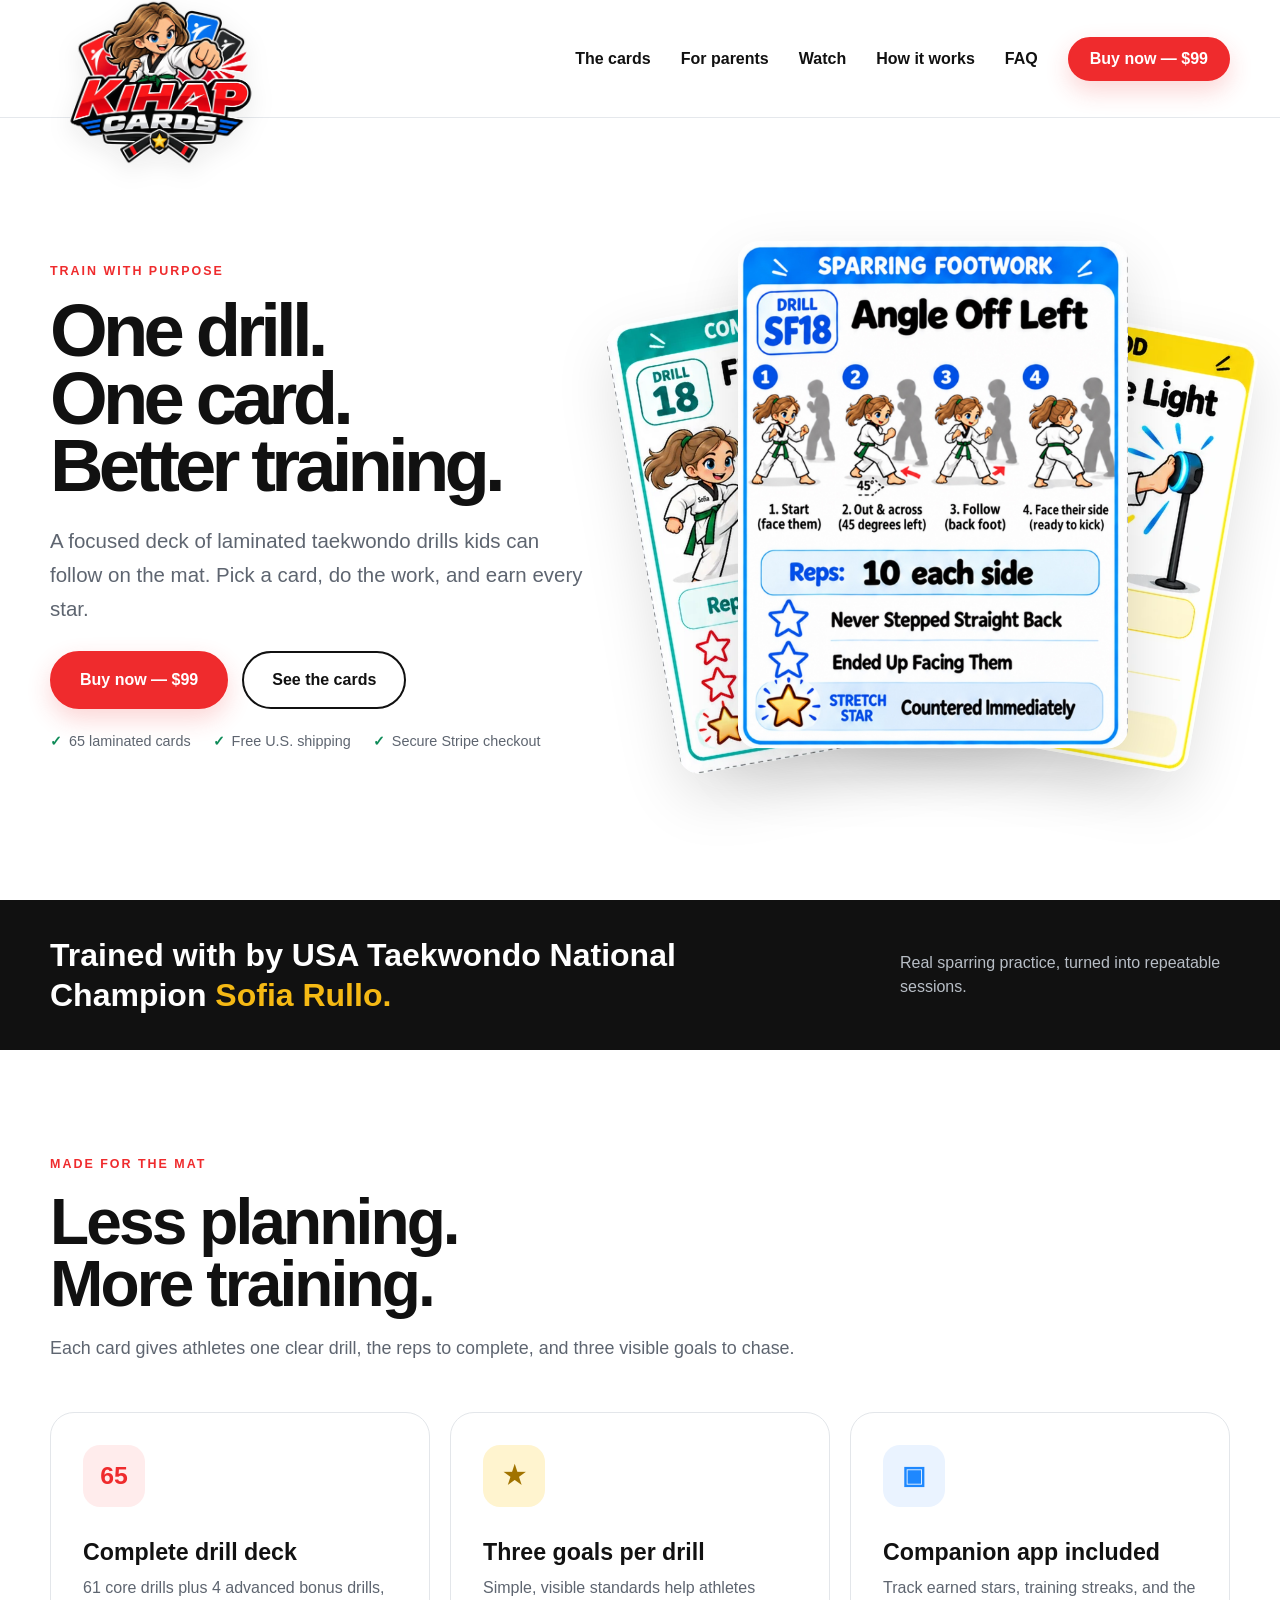
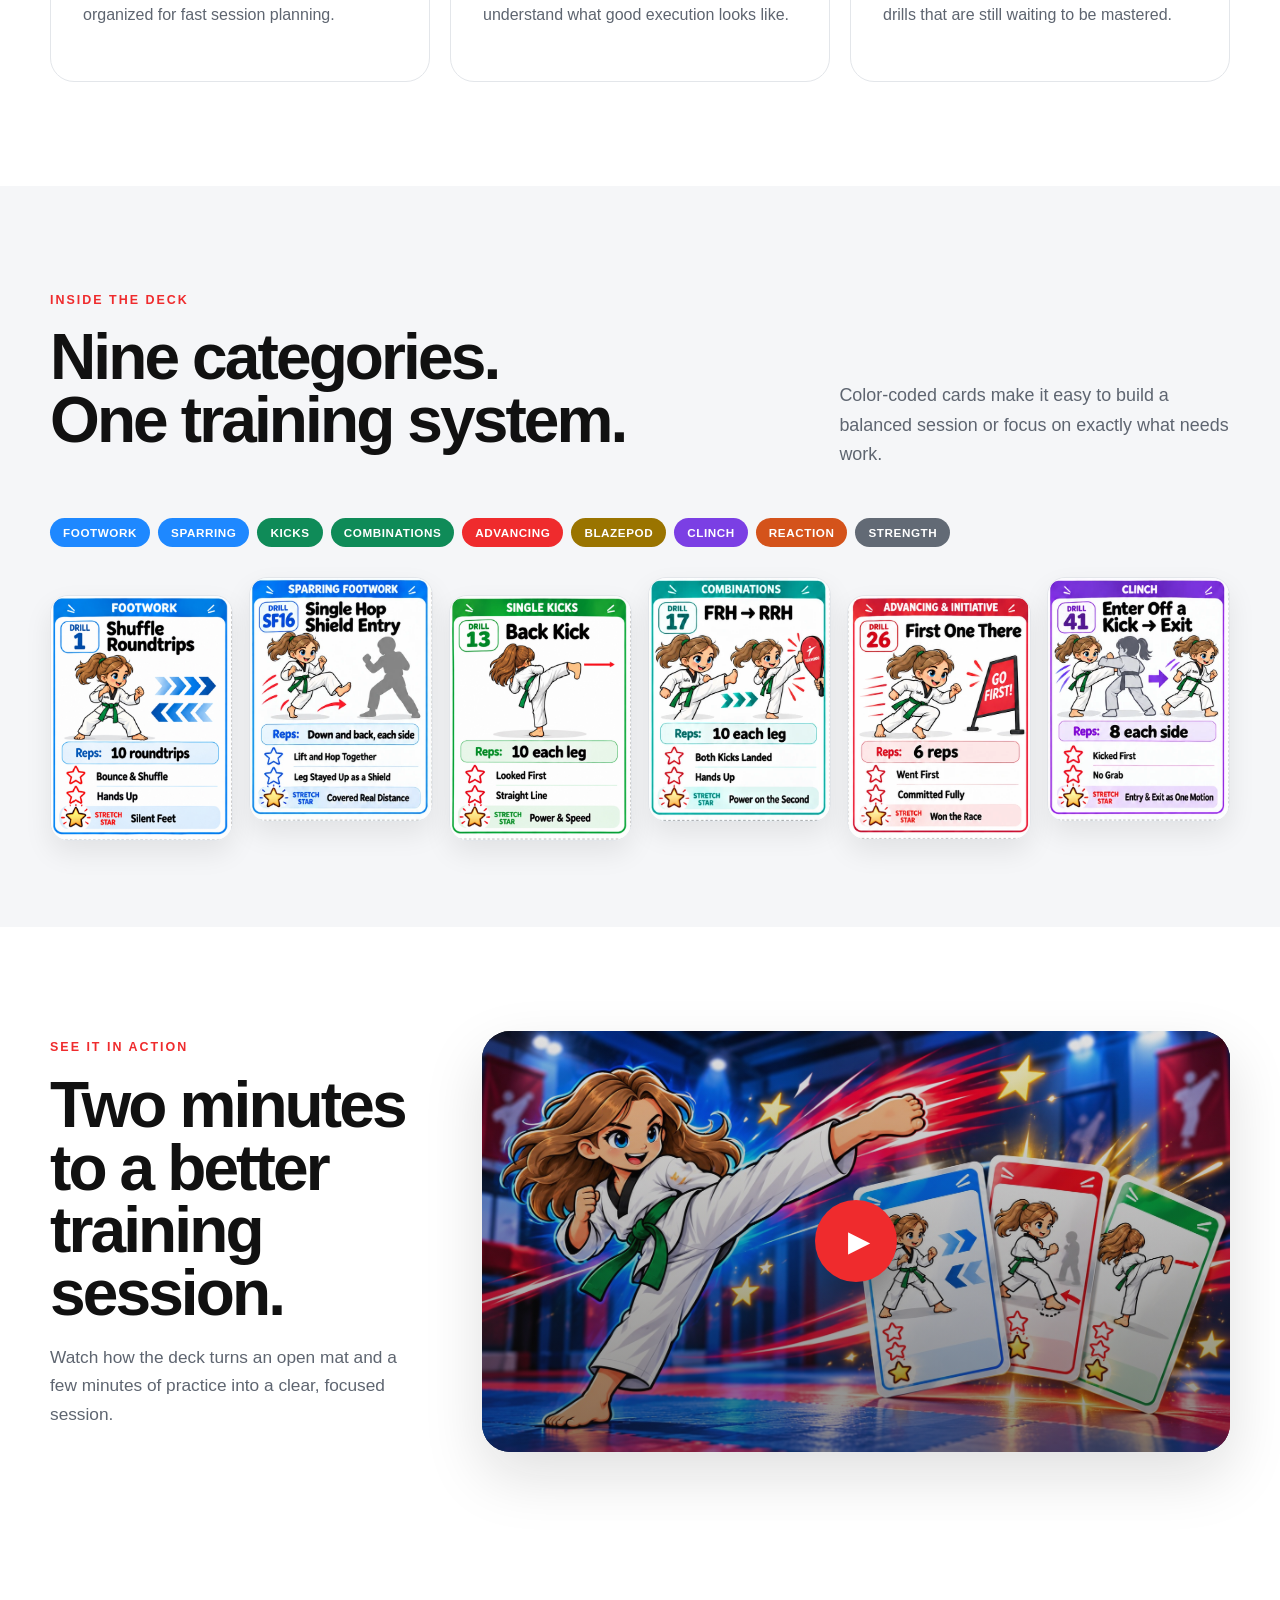
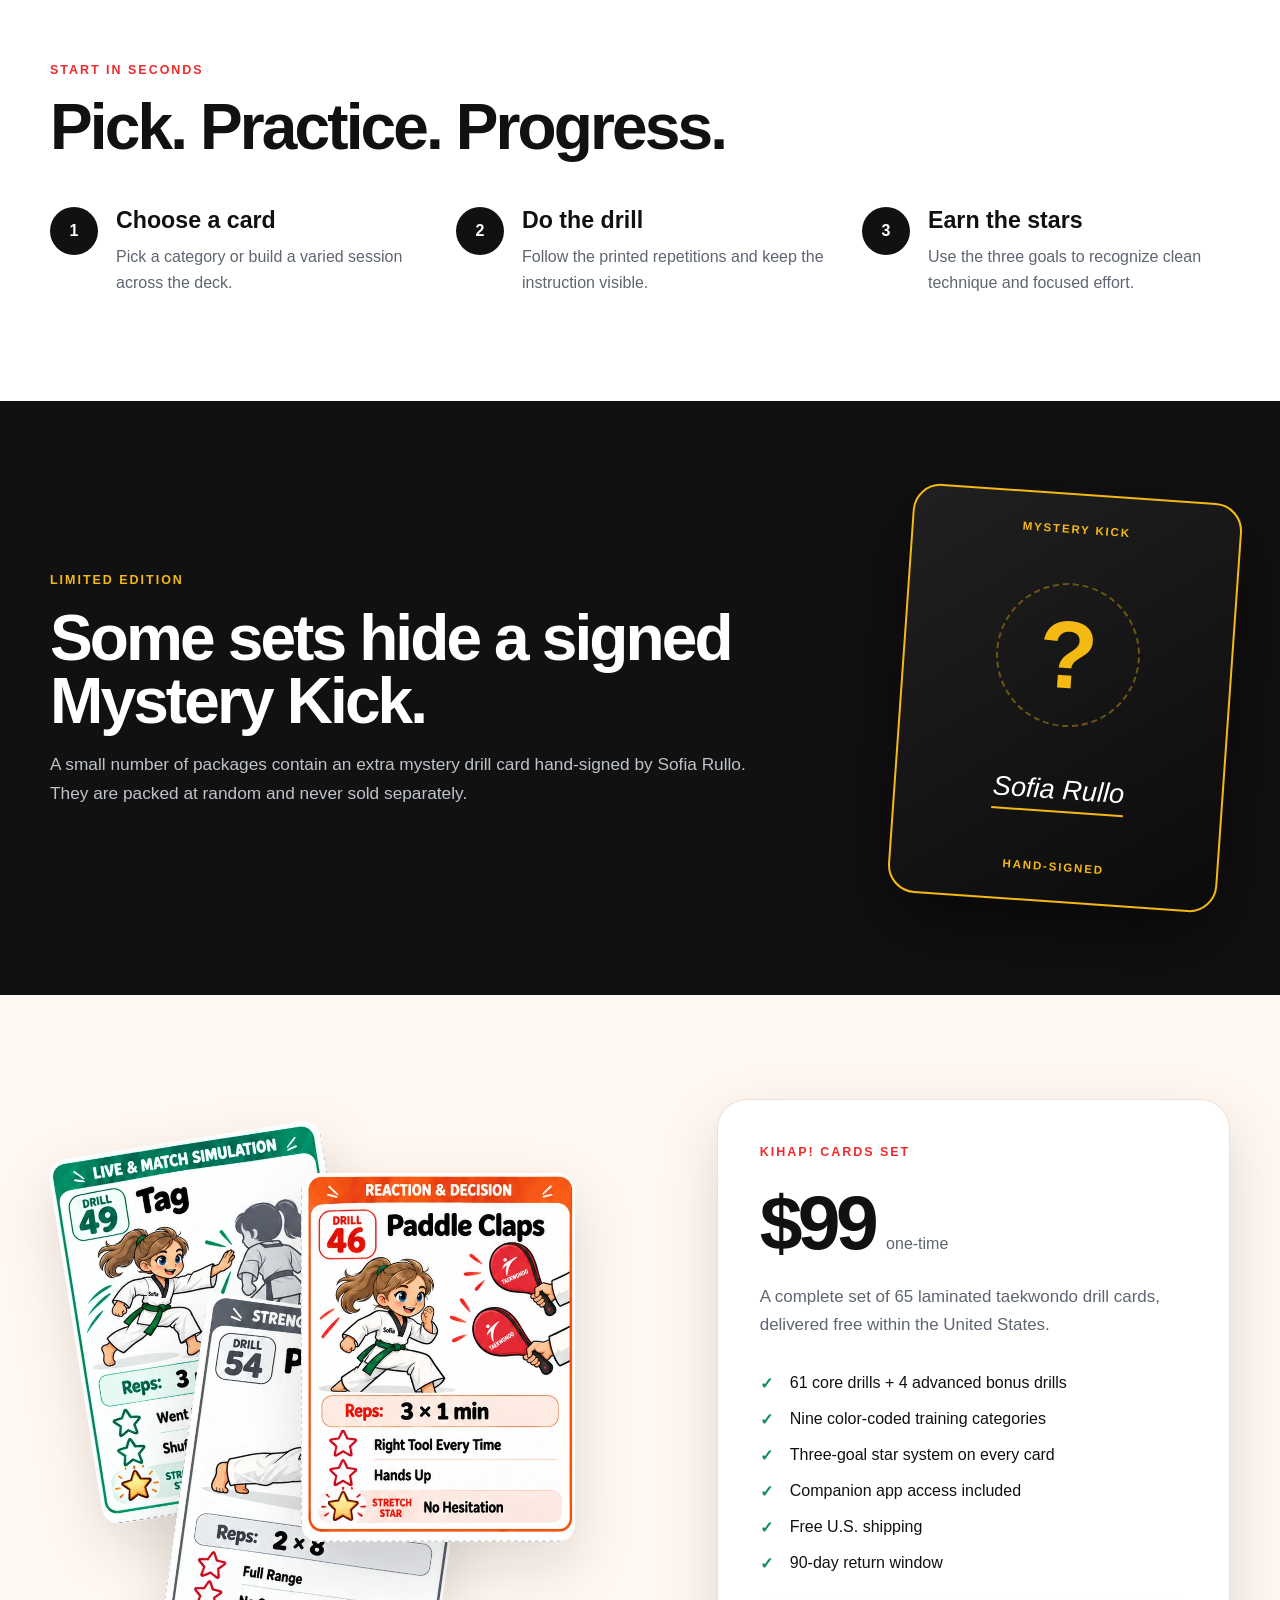
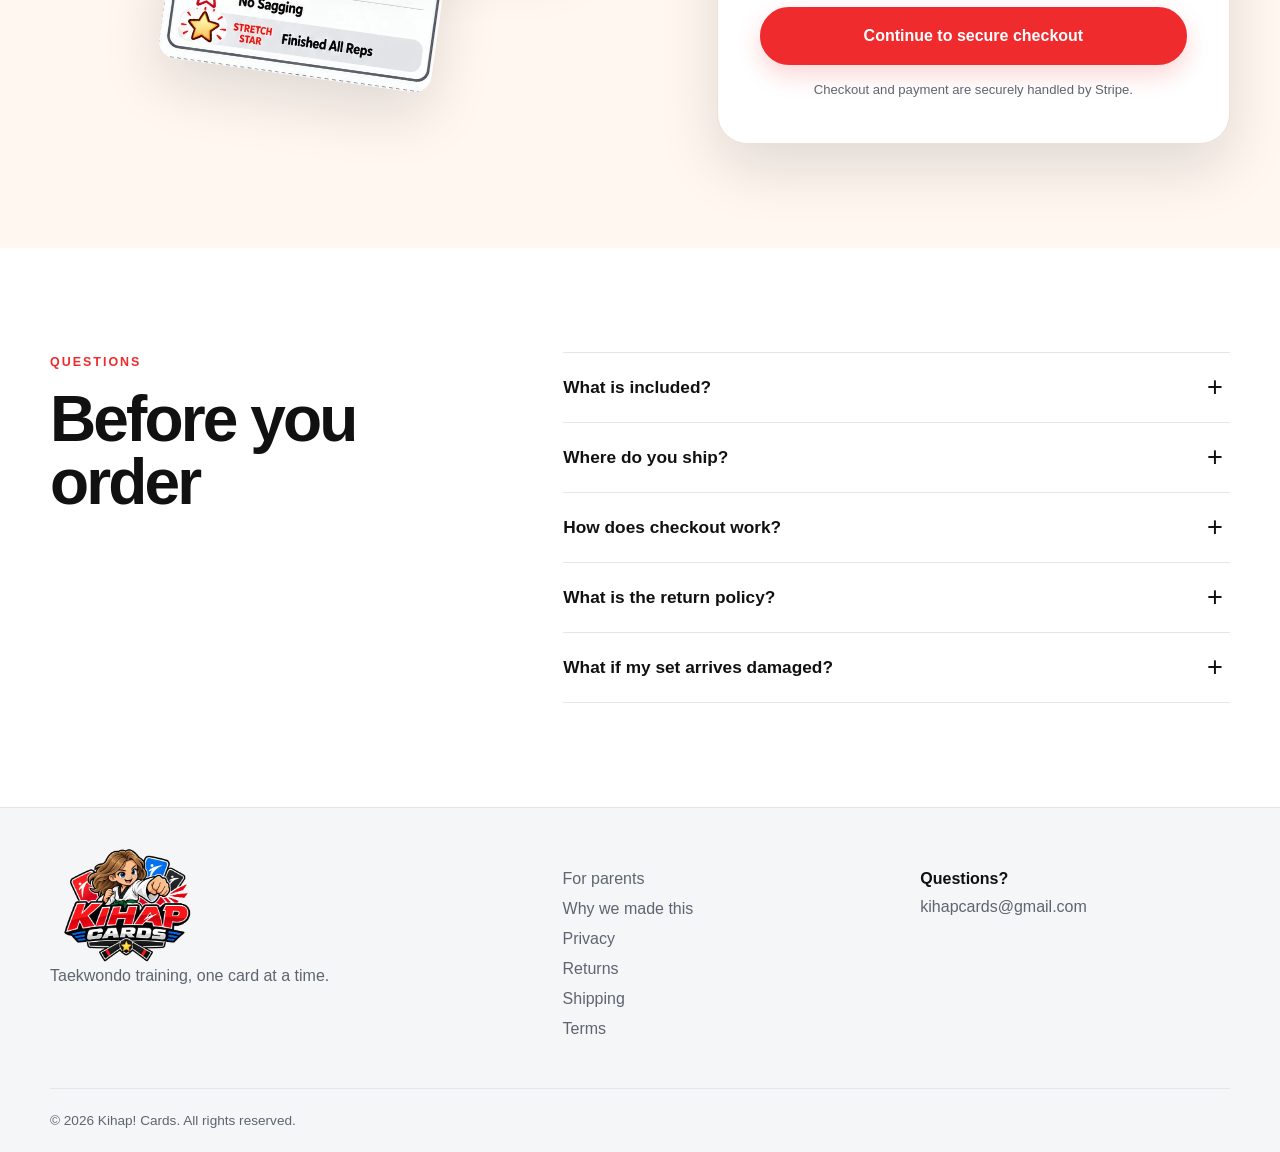
==== index.html @ 1458edfe "Expand return window to 90 days" ====
<!doctype html>
<html lang="en">
<head>
  <meta charset="utf-8">
  <meta name="viewport" content="width=device-width, initial-scale=1">
  <title>Kihap! Cards — Taekwondo training, one card at a time</title>
  <meta name="description" content="65 laminated taekwondo drill cards for focused, repeatable training. One set, secure Stripe checkout, free U.S. shipping.">
  <meta name="theme-color" content="#ef2b2d">
  <meta name="msapplication-TileColor" content="#ef2b2d">
  <meta name="msapplication-config" content="/browserconfig.xml">
  <meta property="og:title" content="Kihap! Cards">
  <meta property="og:description" content="Taekwondo training, one card at a time.">
  <meta property="og:type" content="website">
  <meta property="og:image" content="/assets/video-poster-v2.jpg">
  <link rel="icon" href="/favicon.ico" sizes="any">
  <link rel="icon" type="image/png" sizes="32x32" href="/favicon-32x32.png">
  <link rel="apple-touch-icon" sizes="180x180" href="/apple-touch-icon.png">
  <link rel="manifest" href="/site.webmanifest">
  <link rel="stylesheet" href="/styles.css">
  <script defer src="/site.js"></script>
</head>
<body>
  <a class="skip-link" href="#main">Skip to content</a>

  <header class="site-header">
    <div class="shell header-inner">
      <a class="brand" href="#top" aria-label="Kihap Cards home">
        <img src="/assets/logo.webp" alt="Kihap! Cards" width="900" height="714">
      </a>
      <button class="menu-button" type="button" aria-expanded="false" aria-controls="site-nav">
        <span></span><span></span><span></span><span class="sr-only">Menu</span>
      </button>
      <nav id="site-nav" class="site-nav" aria-label="Primary navigation">
        <a href="#cards">The cards</a>
        <a href="/for-parents.html">For parents</a>
        <a href="#video">Watch</a>
        <a href="#how">How it works</a>
        <a href="#faq">FAQ</a>
        <a class="button button-small" data-checkout href="#buy">Buy now — $99</a>
      </nav>
    </div>
  </header>

  <main id="main">
    <section id="top" class="hero shell">
      <div class="hero-copy">
        <p class="eyebrow">Train with purpose</p>
        <h1>One drill.<br>One card.<br>Better training.</h1>
        <p class="lede">A focused deck of laminated taekwondo drills kids can follow on the mat. Pick a card, do the work, and earn every star.</p>
        <div class="hero-actions">
          <a class="button" data-checkout href="#buy">Buy now — $99</a>
          <a class="button button-secondary" href="#cards">See the cards</a>
        </div>
        <ul class="trust-list" aria-label="Purchase highlights">
          <li>65 laminated cards</li>
          <li>Free U.S. shipping</li>
          <li>Secure Stripe checkout</li>
        </ul>
      </div>
      <div class="hero-art" aria-label="A selection of Kihap Cards">
        <img class="hero-card hero-card-left" src="/assets/card-frh-backkick.webp" alt="Combination drill card" width="513" height="687">
        <img class="hero-card hero-card-center" src="/assets/card-sf18-v2.jpg" alt="Angle Off Left sparring footwork card" width="1100" height="1430">
        <img class="hero-card hero-card-right" src="/assets/card-blazepod.webp" alt="Kick the Light BlazePod drill card" width="510" height="653">
      </div>
    </section>

    <section class="champion-band">
      <div class="shell champion-inner">
        <p>Trained with by USA Taekwondo National Champion <strong>Sofia Rullo.</strong></p>
        <span>Real sparring practice, turned into repeatable sessions.</span>
      </div>
    </section>

    <section class="section shell" aria-labelledby="why-title">
      <div class="section-heading">
        <p class="eyebrow">Made for the mat</p>
        <h2 id="why-title">Less planning.<br>More training.</h2>
        <p>Each card gives athletes one clear drill, the reps to complete, and three visible goals to chase.</p>
      </div>
      <div class="feature-grid">
        <article class="feature-card"><span class="feature-number">65</span><h3>Complete drill deck</h3><p>61 core drills plus 4 advanced bonus drills, organized for fast session planning.</p></article>
        <article class="feature-card feature-card-yellow"><span class="feature-icon" aria-hidden="true">★</span><h3>Three goals per drill</h3><p>Simple, visible standards help athletes understand what good execution looks like.</p></article>
        <article class="feature-card feature-card-blue"><span class="feature-icon" aria-hidden="true">▣</span><h3>Companion app included</h3><p>Track earned stars, training streaks, and the drills that are still waiting to be mastered.</p></article>
      </div>
    </section>

    <section id="cards" class="section cards-section">
      <div class="shell">
        <div class="section-heading section-heading-wide">
          <div><p class="eyebrow">Inside the deck</p><h2>Nine categories.<br>One training system.</h2></div>
          <p>Color-coded cards make it easy to build a balanced session or focus on exactly what needs work.</p>
        </div>
        <div class="category-row" aria-label="Card categories">
          <span>Footwork</span><span>Sparring</span><span>Kicks</span><span>Combinations</span><span>Advancing</span><span>BlazePod</span><span>Clinch</span><span>Reaction</span><span>Strength</span>
        </div>
        <div class="card-gallery">
          <img src="/assets/card-footwork-v2.jpg" alt="Shuffle Roundtrips footwork card" width="1080" height="1456" loading="lazy">
          <img src="/assets/card-sf16.webp" alt="Single Hop Shield Entry sparring footwork card" loading="lazy">
          <img src="/assets/card-kicks-v2.jpg" alt="Back Kick card" width="1080" height="1456" loading="lazy">
          <img src="/assets/card-combos.webp" alt="Roundhouse combination card" loading="lazy">
          <img src="/assets/card-advancing.webp" alt="First One There advancing card" loading="lazy">
          <img src="/assets/card-clinch.webp" alt="Enter Off a Kick clinch card" loading="lazy">
        </div>
      </div>
    </section>

    <section id="video" class="section video-section">
      <div class="shell video-grid">
        <div>
          <p class="eyebrow">See it in action</p>
          <h2>Two minutes to a better training session.</h2>
          <p>Watch how the deck turns an open mat and a few minutes of practice into a clear, focused session.</p>
        </div>
        <div class="video-placeholder" data-video-placeholder>
          <img src="/assets/video-poster-v2.jpg" alt="A young taekwondo athlete kicking beside a fan of colorful Kihap drill cards" width="1672" height="941" loading="lazy" decoding="async">
          <div class="video-shade"></div>
          <button class="play-button" type="button" data-video-play aria-label="Play the Kihap Cards explainer video">
            <span aria-hidden="true">▶</span>
          </button>
          <p data-video-message>Watch the two-minute Kihap Cards explainer.</p>
        </div>
      </div>
    </section>

    <section id="how" class="section shell" aria-labelledby="how-title">
      <div class="section-heading"><p class="eyebrow">Start in seconds</p><h2 id="how-title">Pick. Practice. Progress.</h2></div>
      <ol class="steps">
        <li><span>1</span><div><h3>Choose a card</h3><p>Pick a category or build a varied session across the deck.</p></div></li>
        <li><span>2</span><div><h3>Do the drill</h3><p>Follow the printed repetitions and keep the instruction visible.</p></div></li>
        <li><span>3</span><div><h3>Earn the stars</h3><p>Use the three goals to recognize clean technique and focused effort.</p></div></li>
      </ol>
    </section>

    <section class="mystery-section">
      <div class="shell mystery-inner">
        <div><p class="eyebrow eyebrow-gold">Limited edition</p><h2>Some sets hide a signed Mystery Kick.</h2><p>A small number of packages contain an extra mystery drill card hand-signed by Sofia Rullo. They are packed at random and never sold separately.</p></div>
        <div class="mystery-card" aria-label="Mystery Kick signed card illustration"><span>Mystery Kick</span><strong>?</strong><em>Sofia Rullo</em><small>Hand-signed</small></div>
      </div>
    </section>

    <section id="buy" class="section buy-section">
      <div class="shell buy-grid">
        <div class="buy-photo">
          <img src="/assets/card-live.webp" alt="Kihap Cards live sparring drill" loading="lazy">
          <img src="/assets/card-reaction.webp" alt="Kihap Cards reaction drill" loading="lazy">
          <img src="/assets/card-strength.webp" alt="Kihap Cards strength drill" loading="lazy">
        </div>
        <div class="buy-card">
          <p class="eyebrow">Kihap! Cards set</p>
          <div class="price"><strong>$99</strong><span>one-time</span></div>
          <p class="buy-summary">A complete set of 65 laminated taekwondo drill cards, delivered free within the United States.</p>
          <ul class="check-list"><li>61 core drills + 4 advanced bonus drills</li><li>Nine color-coded training categories</li><li>Three-goal star system on every card</li><li>Companion app access included</li><li>Free U.S. shipping</li><li>90-day return window</li></ul>
          <a class="button button-block" data-checkout href="#buy">Continue to secure checkout</a>
          <p class="checkout-note">Checkout and payment are securely handled by Stripe.</p>
          <p class="test-notice" data-test-notice hidden><strong>Preview mode:</strong> Stripe is currently using a test checkout. No real payment will be processed.</p>
          <noscript><p class="test-notice">JavaScript is required to open checkout.</p></noscript>
        </div>
      </div>
    </section>

    <section id="faq" class="section shell faq-section" aria-labelledby="faq-title">
      <div class="section-heading"><p class="eyebrow">Questions</p><h2 id="faq-title">Before you order</h2></div>
      <div class="faq-list">
        <details><summary>What is included?</summary><p>One set includes 61 core drill cards and 4 advanced bonus drill cards across nine training categories.</p></details>
        <details><summary>Where do you ship?</summary><p>Checkout is currently configured for United States shipping only. Shipping is included in the $99 price.</p></details>
        <details><summary>How does checkout work?</summary><p>Select Buy Now and you will continue to a secure checkout hosted by Stripe. Kihap! Cards never receives your full payment-card number.</p></details>
        <details><summary>What is the return policy?</summary><p>You may request a return within 90 days after delivery. Sets must be unused or lightly used and complete. The buyer pays return shipping unless the order arrived damaged, defective, or incorrect. See the full <a href="/returns.html">return policy</a>.</p></details>
        <details><summary>What if my set arrives damaged?</summary><p>Email <a href="mailto:kihapcards@gmail.com">kihapcards@gmail.com</a> with your order email and photos of the package so we can make it right.</p></details>
      </div>
    </section>
  </main>

  <footer class="site-footer">
    <div class="shell footer-grid">
      <div><img src="/assets/logo.webp" alt="Kihap! Cards" width="900" height="714"><p>Taekwondo training, one card at a time.</p></div>
      <nav aria-label="Site links"><a href="/for-parents.html">For parents</a><a href="/why-we-made-this.html">Why we made this</a><a href="/privacy.html">Privacy</a><a href="/returns.html">Returns</a><a href="/shipping.html">Shipping</a><a href="/terms.html">Terms</a></nav>
      <div class="footer-contact"><strong>Questions?</strong><a href="mailto:kihapcards@gmail.com">kihapcards@gmail.com</a></div>
    </div>
    <div class="shell footer-bottom">© <span data-year>2026</span> Kihap! Cards. All rights reserved.</div>
  </footer>
</body>
</html>
---- styles.css ----
:root{--ink:#111;--muted:#5e6570;--line:#e3e6ea;--paper:#fff;--soft:#f5f6f8;--red:#ef2b2d;--red-dark:#c91c20;--gold:#f5b914;--blue:#1e88ff;--green:#0f8b58;--radius:24px;--shadow:0 24px 60px rgba(17,17,17,.13)}
*{box-sizing:border-box}html{scroll-behavior:smooth;overflow-x:hidden}body{margin:0;overflow-x:hidden;color:var(--ink);background:var(--paper);font-family:Inter,ui-sans-serif,-apple-system,BlinkMacSystemFont,"Segoe UI",sans-serif;-webkit-font-smoothing:antialiased}img{display:block;max-width:100%;height:auto}a{color:inherit}button,input,textarea,select{font:inherit}h1,h2,h3,p{margin-top:0}h1,h2,h3{font-family:ui-rounded,"Avenir Next","Arial Rounded MT Bold",sans-serif}h1{font-size:clamp(3.4rem,5.8vw,5.5rem);line-height:.91;letter-spacing:-.065em;margin-bottom:24px}h2{font-size:clamp(2.35rem,5vw,4.25rem);line-height:.98;letter-spacing:-.045em;margin-bottom:18px}h3{font-size:1.45rem;line-height:1.15;margin-bottom:10px}p{line-height:1.65}.shell{width:min(1180px,calc(100% - 40px));margin-inline:auto}.section{padding-block:104px}.skip-link{position:fixed;left:16px;top:12px;z-index:100;transform:translateY(-160%);background:var(--ink);color:#fff;padding:10px 14px;border-radius:10px}.skip-link:focus{transform:none}.sr-only{position:absolute;width:1px;height:1px;overflow:hidden;clip:rect(0,0,0,0);white-space:nowrap}
.site-header{position:sticky;top:0;z-index:50;height:118px;background:rgba(255,255,255,.94);border-bottom:1px solid rgba(227,230,234,.9);backdrop-filter:blur(14px)}.header-inner{height:100%;display:flex;align-items:center;justify-content:space-between}.brand{width:208px;height:118px;display:flex;align-items:flex-start;justify-content:center;position:relative;z-index:2}.brand img{width:auto;height:165px;filter:drop-shadow(0 8px 12px rgba(17,17,17,.08))}.site-nav{display:flex;align-items:center;gap:30px;font-weight:750}.site-nav>a:not(.button){text-decoration:none;padding:10px 0}.site-nav>a:not(.button):hover{color:var(--red)}.menu-button{display:none;border:0;background:transparent;width:44px;height:44px;padding:10px}.menu-button span:not(.sr-only){display:block;height:2px;background:var(--ink);margin:5px 0;border-radius:9px}
.button{display:inline-flex;align-items:center;justify-content:center;min-height:58px;border:2px solid var(--red);border-radius:999px;padding:14px 28px;background:var(--red);color:#fff;text-decoration:none;font-weight:850;box-shadow:0 10px 24px rgba(239,43,45,.2);transition:transform .18s ease,background .18s ease,box-shadow .18s ease}.button:hover{transform:translateY(-2px);background:var(--red-dark);border-color:var(--red-dark);box-shadow:0 14px 30px rgba(239,43,45,.25)}.button:focus-visible,a:focus-visible,button:focus-visible,summary:focus-visible{outline:3px solid rgba(30,136,255,.45);outline-offset:3px}.button-small{min-height:44px;padding:9px 20px}.button-secondary{background:transparent;border-color:var(--ink);color:var(--ink);box-shadow:none}.button-secondary:hover{background:var(--ink);border-color:var(--ink);color:#fff;box-shadow:none}.button-block{width:100%}
.hero{min-height:calc(100svh - 118px);display:grid;grid-template-columns:.95fr 1.05fr;gap:48px;align-items:center;padding-block:46px 54px}.hero-copy,.hero-art{min-width:0}.eyebrow{margin:0 0 16px;color:var(--red);font-size:.78rem;font-weight:900;letter-spacing:.16em;text-transform:uppercase}.lede{max-width:620px;margin-bottom:26px;color:var(--muted);font-size:clamp(1.1rem,1.7vw,1.28rem)}.hero-actions{display:flex;gap:14px;flex-wrap:wrap}.trust-list{display:flex;gap:12px 22px;flex-wrap:wrap;padding:0;margin:24px 0 0;list-style:none;color:var(--muted);font-size:.9rem}.trust-list li::before{content:"✓";color:var(--green);font-weight:900;margin-right:7px}.hero-art{position:relative;min-height:clamp(440px,64vh,520px)}.hero-art::before{content:"";position:absolute;inset:8% 4%;border-radius:48%;background:radial-gradient(circle,#fff0f0 0,#fff8e4 54%,transparent 70%)}.hero-card{position:absolute;width:min(58%,340px);height:auto;left:50%;top:50%;border-radius:20px;box-shadow:var(--shadow)}.hero-card-left{transform:translate(-86%,-46%) rotate(-10deg)}.hero-card-center{z-index:2;width:min(67%,390px);transform:translate(-50%,-52%)}.hero-card-right{transform:translate(-14%,-44%) rotate(10deg)}
.champion-band{background:var(--ink);color:#fff}.champion-inner{display:flex;align-items:center;justify-content:space-between;gap:48px;padding-block:35px}.champion-inner p{margin:0;max-width:710px;font-family:ui-rounded,"Avenir Next",sans-serif;font-size:clamp(1.35rem,2.7vw,2rem);font-weight:750;line-height:1.25}.champion-inner strong{color:var(--gold)}.champion-inner span{max-width:330px;color:#b8bec6;line-height:1.5}
.section-heading{max-width:760px;margin-bottom:48px}.section-heading>p:last-child{margin-bottom:0;color:var(--muted);font-size:1.12rem}.section-heading-wide{max-width:none;display:grid;grid-template-columns:1.3fr .7fr;align-items:end;gap:64px}.feature-grid{display:grid;grid-template-columns:repeat(3,1fr);gap:20px}.feature-card{min-height:270px;padding:32px;border:1px solid var(--line);border-radius:var(--radius);background:#fff}.feature-card p{margin-bottom:0;color:var(--muted)}.feature-number,.feature-icon{display:flex;align-items:center;justify-content:center;width:62px;height:62px;margin-bottom:32px;border-radius:17px;background:#ffecec;color:var(--red);font-size:1.55rem;font-weight:900}.feature-card-yellow .feature-icon{background:#fff4cf;color:#a17300}.feature-card-blue .feature-icon{background:#eaf3ff;color:var(--blue)}
.cards-section{overflow:hidden;background:var(--soft)}.category-row{display:flex;gap:8px;flex-wrap:wrap;margin-bottom:30px}.category-row span{border-radius:999px;padding:8px 13px;color:#fff;background:var(--ink);font-size:.73rem;font-weight:850;letter-spacing:.05em;text-transform:uppercase}.category-row span:nth-child(1),.category-row span:nth-child(2){background:var(--blue)}.category-row span:nth-child(3),.category-row span:nth-child(4){background:var(--green)}.category-row span:nth-child(5){background:var(--red)}.category-row span:nth-child(6){background:#9a7400}.category-row span:nth-child(7){background:#7b3fe4}.category-row span:nth-child(8){background:#d4531b}.category-row span:nth-child(9){background:#626a75}.card-gallery{display:grid;grid-template-columns:repeat(6,1fr);gap:16px}.card-gallery img{width:100%;border:1px solid var(--line);border-radius:18px;box-shadow:0 12px 28px rgba(17,17,17,.08);transition:transform .2s ease}.card-gallery img:nth-child(odd){transform:translateY(18px)}.card-gallery img:hover{transform:translateY(-4px) rotate(-1deg)}
.video-section{background:#fff}.video-grid{display:grid;grid-template-columns:.65fr 1.35fr;gap:72px;align-items:center}.video-grid>div:first-child p:last-child{color:var(--muted);font-size:1.08rem}.video-placeholder{position:relative;aspect-ratio:16/9;overflow:hidden;border-radius:28px;background:#111;box-shadow:var(--shadow)}.video-placeholder>img{width:100%;height:100%;object-fit:cover}.video-shade{position:absolute;inset:0;background:linear-gradient(rgba(17,17,17,.12),rgba(17,17,17,.5))}.play-button{position:absolute;left:50%;top:50%;transform:translate(-50%,-50%);width:82px;height:82px;border:0;border-radius:50%;background:var(--red);color:#fff;font-size:1.8rem;cursor:pointer;box-shadow:0 14px 35px rgba(0,0,0,.3)}.play-button:hover{background:var(--red-dark)}.play-button span{display:block;margin-left:5px}.video-placeholder p{display:none;position:absolute;left:20px;right:20px;bottom:16px;margin:0;padding:10px 14px;border-radius:10px;background:rgba(17,17,17,.8);color:#fff;text-align:center;font-size:.85rem}.video-placeholder p.is-visible{display:block}.video-placeholder iframe{width:100%;height:100%;border:0}
.steps{list-style:none;padding:0;margin:0;display:grid;grid-template-columns:repeat(3,1fr);gap:38px}.steps li{display:flex;gap:18px}.steps li>span{flex:0 0 48px;width:48px;height:48px;display:grid;place-items:center;border-radius:50%;background:var(--ink);color:#fff;font-weight:900}.steps p{margin-bottom:0;color:var(--muted)}
.mystery-section{padding-block:92px;background:var(--ink);color:#fff;overflow:hidden}.mystery-inner{display:grid;grid-template-columns:1fr 330px;align-items:center;gap:100px}.mystery-inner>div:first-child{max-width:720px}.mystery-inner p:not(.eyebrow){color:#bec3ca;font-size:1.08rem}.eyebrow-gold{color:var(--gold)}.mystery-card{min-height:410px;padding:28px;border:2px solid var(--gold);border-radius:28px;background:linear-gradient(145deg,#202020,#0b0b0b);box-shadow:0 28px 70px rgba(0,0,0,.5);display:flex;flex-direction:column;align-items:center;justify-content:space-between;text-align:center;transform:rotate(4deg)}.mystery-card span,.mystery-card small{color:var(--gold);text-transform:uppercase;letter-spacing:.16em;font-size:.72rem;font-weight:900}.mystery-card strong{width:144px;height:144px;display:grid;place-items:center;border:2px dashed #6b5514;border-radius:50%;color:var(--gold);font-size:6rem;line-height:1}.mystery-card em{font-family:ui-rounded,"Avenir Next",sans-serif;font-size:1.7rem;border-bottom:2px solid var(--gold);padding-bottom:5px}
.buy-section{background:#fff7f0}.buy-grid{display:grid;grid-template-columns:1fr .86fr;gap:70px;align-items:center}.buy-photo{position:relative;min-height:590px}.buy-photo img{position:absolute;width:46%;border-radius:18px;box-shadow:var(--shadow)}.buy-photo img:nth-child(1){left:4%;top:2%;transform:rotate(-9deg)}.buy-photo img:nth-child(2){left:42%;top:8%;z-index:2}.buy-photo img:nth-child(3){left:22%;top:31%;transform:rotate(8deg)}.buy-card{padding:42px;border:1px solid #f0dfd5;border-radius:30px;background:#fff;box-shadow:var(--shadow)}.price{display:flex;align-items:baseline;gap:12px;margin-bottom:16px}.price strong{font-family:ui-rounded,"Avenir Next",sans-serif;font-size:clamp(3.7rem,6vw,5.4rem);letter-spacing:-.06em}.price span{color:var(--muted)}.buy-summary{color:var(--muted);font-size:1.06rem}.check-list{padding:0;margin:26px 0;list-style:none}.check-list li{position:relative;padding:9px 0 9px 30px}.check-list li::before{content:"✓";position:absolute;left:0;color:var(--green);font-weight:900}.checkout-note{margin:14px 0 0;text-align:center;color:var(--muted);font-size:.82rem}.test-notice{margin:16px 0 0;padding:13px 15px;border-radius:12px;background:#fff4cf;color:#684e00;font-size:.82rem;line-height:1.45}
.faq-section{display:grid;grid-template-columns:.65fr 1fr;gap:80px;align-items:start}.faq-list{border-top:1px solid var(--line)}.faq-list details{border-bottom:1px solid var(--line)}.faq-list summary{position:relative;padding:24px 44px 24px 0;cursor:pointer;list-style:none;font-weight:850;font-size:1.08rem}.faq-list summary::-webkit-details-marker{display:none}.faq-list summary::after{content:"+";position:absolute;right:7px;top:18px;font-size:1.7rem;font-weight:400}.faq-list details[open] summary::after{content:"−"}.faq-list details p{margin:-5px 40px 24px 0;color:var(--muted)}
.site-footer{padding-top:62px;background:var(--soft);border-top:1px solid var(--line)}.footer-grid{display:grid;grid-template-columns:1.2fr .8fr .8fr;gap:48px;align-items:start}.footer-grid img{width:145px;margin-top:-22px}.footer-grid p{color:var(--muted)}.footer-grid nav{display:grid;gap:12px}.footer-grid nav a,.footer-contact a{color:var(--muted);text-decoration:none}.footer-grid nav a:hover,.footer-contact a:hover{color:var(--red)}.footer-contact{display:grid;gap:10px}.footer-bottom{margin-top:50px;padding-block:24px;border-top:1px solid var(--line);color:var(--muted);font-size:.85rem}
.legal-main{padding-block:86px 110px}.legal-header{max-width:820px;margin-bottom:52px}.legal-header h1{font-size:clamp(3rem,7vw,5.7rem)}.legal-updated{color:var(--muted)}.legal-content{max-width:820px}.legal-content h2{margin-top:45px;font-size:1.8rem;letter-spacing:-.02em}.legal-content p,.legal-content li{color:#3f4650;line-height:1.7}.legal-content li+li{margin-top:7px}.legal-content a{color:var(--red-dark)}
@media(max-width:960px){.site-nav{gap:18px}.hero{min-height:auto;grid-template-columns:1fr;gap:28px;padding-block:64px 58px}.hero-copy{max-width:730px}.hero-art{min-height:480px}.section-heading-wide{grid-template-columns:1fr;gap:8px}.feature-grid{grid-template-columns:1fr}.feature-card{min-height:auto}.card-gallery{grid-template-columns:repeat(3,1fr);row-gap:34px}.video-grid{grid-template-columns:1fr}.steps{grid-template-columns:1fr}.mystery-inner{gap:60px}.buy-grid{grid-template-columns:1fr}.buy-photo{min-height:620px;width:min(660px,100%);margin-inline:auto}.faq-section{grid-template-columns:1fr;gap:10px}}
@media(max-width:720px){.shell{width:min(100% - 32px,620px)}.section{padding-block:76px}.site-header{height:70px}.brand{width:104px;height:70px}.brand img{width:auto;height:82px}.menu-button{display:block}.site-nav{display:none;position:absolute;left:0;right:0;top:70px;padding:20px;background:#fff;border-bottom:1px solid var(--line);box-shadow:0 18px 34px rgba(17,17,17,.1);flex-direction:column;align-items:stretch;gap:4px}.site-nav.is-open{display:flex}.site-nav a{text-align:center;padding:12px}.hero{gap:20px;padding-top:38px;padding-bottom:46px}h1{font-size:clamp(2.7rem,11vw,3.7rem);margin-bottom:20px}.lede{margin-bottom:24px;font-size:1.05rem}.hero-actions{display:grid;grid-template-columns:1fr 1fr;gap:10px}.hero-actions .button{min-height:54px;padding-inline:14px}.trust-list{margin-top:20px}.hero-art{min-height:330px}.hero-card{width:min(49%,280px);border-radius:13px}.hero-card-center{width:min(56%,320px)}.champion-inner{align-items:flex-start;flex-direction:column;gap:12px;padding-block:30px}.champion-inner span{max-width:none}.card-gallery{grid-template-columns:repeat(2,1fr)}.card-gallery img:nth-child(odd){transform:none}.mystery-inner{grid-template-columns:1fr}.mystery-card{width:min(300px,84vw);margin-inline:auto;min-height:380px}.buy-photo{min-height:440px}.buy-card{padding:28px 22px}.footer-grid{grid-template-columns:1fr;gap:28px}}
@media(max-width:420px){.hero-art{min-height:290px}.trust-list{display:grid;gap:8px}.buy-photo{min-height:360px}}
@media(prefers-reduced-motion:reduce){html{scroll-behavior:auto}*,*::before,*::after{transition-duration:.01ms!important}}

/* Editorial pages: the drill card becomes the page's visual grammar. */
.content-page{background:#fafbfc}.content-page .site-nav [aria-current="page"]{color:var(--red)}
.story-hero{position:relative;min-height:calc(100svh - 118px);display:grid;grid-template-columns:1.05fr .95fr;gap:70px;align-items:center;padding-block:76px 88px}.story-hero::before{content:"";position:absolute;z-index:-1;inset:8% -10% 4% 48%;border-radius:50%;background:radial-gradient(circle,#eaf3ff 0,#fff4f4 44%,transparent 70%)}.story-hero h1{font-size:clamp(3rem,4.2vw,4.25rem);line-height:.96;max-width:700px}.story-hero .lede{max-width:720px}.story-hero-art{position:relative;min-height:590px}.parent-card-stack img{position:absolute;left:50%;top:50%;width:min(56%,330px);border:1px solid var(--line);border-radius:22px;box-shadow:0 28px 65px rgba(17,17,17,.2)}.parent-card-stack img:nth-child(1){transform:translate(-92%,-46%) rotate(-13deg)}.parent-card-stack img:nth-child(2){z-index:2;width:min(64%,375px);transform:translate(-52%,-53%)}.parent-card-stack img:nth-child(3){transform:translate(-10%,-43%) rotate(13deg)}
.content-section{padding-block:96px}.reading-column{position:relative;width:min(900px,calc(100% - 40px));margin-inline:auto;padding:76px 72px 68px;border:1px solid #dce4ed;border-radius:34px;background:#fff;box-shadow:0 24px 70px rgba(17,17,17,.08)}.reading-column::before{content:"PARENT DRILL 01";position:absolute;left:-1px;right:-1px;top:-1px;padding:13px 28px;border-radius:34px 34px 0 0;background:var(--blue);color:#fff;font-size:.72rem;font-weight:900;letter-spacing:.14em}.reading-column::after{content:"★  CLEAR PLAN     ☆  SHORT SESSION     ☆  NO ARGUMENT";display:block;margin-top:48px;padding-top:22px;border-top:2px solid #dbe8f8;color:#236aad;font-size:.72rem;font-weight:900;letter-spacing:.08em}.reading-column h2{font-size:clamp(2rem,4.1vw,3.35rem);margin-top:54px}.reading-column h2:first-of-type{margin-top:0}.reading-column p{font-size:1.075rem;color:#333b45}.reading-column-wide::before{content:"PARENT DRILL 03";background:var(--green)}.reading-column-wide::after{content:"★  REAL CHOICE     ☆  REPEATABLE FUN     ☆  SELF-DIRECTED";border-color:#ccebdd;color:#0b754a}
.statement-band{padding-block:86px;background:var(--ink);color:#fff;overflow:hidden}.statement-inner{position:relative;max-width:980px}.statement-inner::after{content:"★";position:absolute;right:-4%;top:50%;transform:translateY(-50%) rotate(10deg);color:rgba(245,185,20,.13);font-size:18rem;line-height:1}.statement-inner h2{font-size:clamp(3rem,6vw,5.3rem);max-width:850px}.statement-inner>p:last-child{max-width:700px;color:#c6cbd1;font-size:1.2rem}.content-split{position:relative;display:grid;grid-template-columns:1.2fr .58fr;gap:70px;align-items:center;padding:58px;border:1px solid var(--line);border-top:15px solid var(--blue);border-radius:32px;background:#fff;box-shadow:0 24px 60px rgba(17,17,17,.08)}.content-split::before{content:"PARENT DRILL 02";position:absolute;right:28px;top:19px;color:var(--blue);font-size:.72rem;font-weight:900;letter-spacing:.13em}.content-split h2{font-size:clamp(2.3rem,4.4vw,4rem)}.content-split p{color:#414954;font-size:1.05rem}.content-card-image{width:min(100%,300px);justify-self:center;border:1px solid var(--line);border-radius:21px;box-shadow:var(--shadow);transform:rotate(4deg)}
.soft-section{background:#f1f4f8}.use-mode-grid{display:grid;grid-template-columns:repeat(2,1fr);gap:24px}.use-mode-card{position:relative;min-height:300px;padding:44px 38px 38px;border:1px solid var(--line);border-radius:28px;background:#fff;box-shadow:0 20px 50px rgba(17,17,17,.07);overflow:hidden}.use-mode-card::before{content:"";position:absolute;left:0;right:0;top:0;height:12px;background:var(--blue)}.use-mode-card:nth-child(2)::before{background:var(--red)}.use-mode-card>span{display:grid;place-items:center;width:58px;height:58px;margin-bottom:34px;border-radius:16px;background:#eaf3ff;color:var(--blue);font-weight:950;font-size:1.25rem}.use-mode-card:nth-child(2)>span{background:#ffecec;color:var(--red)}.use-mode-card p{margin:0;color:var(--muted);font-size:1.04rem}
.steps-section{background-color:#f7f9fc;background-image:linear-gradient(rgba(30,136,255,.035) 1px,transparent 1px),linear-gradient(90deg,rgba(30,136,255,.035) 1px,transparent 1px);background-size:28px 28px}.content-steps{gap:22px}.content-steps li{position:relative;display:block;min-height:330px;padding:34px 30px 66px;border:1px solid var(--line);border-top:12px solid var(--blue);border-radius:25px;background:#fff;box-shadow:0 18px 40px rgba(17,17,17,.07)}.content-steps li:nth-child(2){border-top-color:var(--green)}.content-steps li:nth-child(3){border-top-color:var(--red)}.content-steps li>span{margin-bottom:30px}.content-steps li::after{content:"☆  ☆  ★";position:absolute;left:30px;right:30px;bottom:27px;padding-top:16px;border-top:1px solid var(--line);color:var(--red);font-size:1.25rem;letter-spacing:.22em}.benefit-grid{display:grid;grid-template-columns:repeat(2,1fr);gap:26px}.benefit-grid article{position:relative;min-height:430px;padding:56px 44px 42px;border:1px solid var(--line);border-radius:30px;background:#fff;box-shadow:0 20px 55px rgba(17,17,17,.07);overflow:hidden}.benefit-grid article::before{content:"";position:absolute;left:0;right:0;top:0;height:15px;background:var(--gold)}.benefit-grid article:nth-child(2)::before{background:var(--green)}.benefit-grid article p:not(.eyebrow){color:var(--muted);font-size:1.04rem}
.included-section{background:#fff7f0}.content-split-balanced{grid-template-columns:1fr .72fr;border-top-color:var(--red)}.content-split-balanced::before{content:"COMPLETE SET";color:var(--red)}.large-check-list{font-size:1.03rem}.price-panel{padding:38px;border-radius:24px;background:#f7f9fc;border:1px solid var(--line)}.price-panel .button{margin-top:18px}.policy-note{margin:14px 0 0!important;text-align:center;font-size:.82rem!important}.policy-note a{color:var(--red-dark)}.parent-faq{padding-block:104px}.parent-faq .faq-list details{margin-bottom:12px;padding-inline:26px;border:1px solid var(--line);border-radius:18px;background:#fff}.parent-faq .faq-list{border:0}.final-cta{padding-block:82px;background:var(--ink);color:#fff}.final-cta-inner{display:flex;align-items:center;justify-content:space-between;gap:48px}.final-cta h2{margin:0;max-width:760px}

/* Origin story cards */
.story-origin-hero::before{inset:5% -12% 3% 44%;background:radial-gradient(circle,#fff4cf 0,#ffecec 42%,transparent 72%)}.origin-card-art{position:relative;min-height:620px}.origin-card-art>*{position:absolute;left:50%;top:50%;border-radius:22px;box-shadow:0 28px 65px rgba(17,17,17,.2)}.origin-note-card{width:290px;min-height:390px;padding:30px;background:#fffaf0;border:2px dashed #d4aa41;display:flex;flex-direction:column;align-items:center;justify-content:space-between;text-align:center;transform:translate(-100%,-54%) rotate(-10deg)}.origin-note-card span,.origin-note-card small{text-transform:uppercase;letter-spacing:.12em;font-weight:900;font-size:.7rem;color:#8c6800}.origin-note-card strong{font-family:ui-rounded,"Avenir Next",sans-serif;font-size:3.2rem}.origin-note-card em{font-family:"Bradley Hand","Comic Sans MS",cursive;font-size:1.5rem}.origin-card-art img:nth-of-type(1){z-index:2;width:300px;transform:translate(-43%,-50%) rotate(2deg)}.origin-card-art img:nth-of-type(2){width:270px;transform:translate(25%,-42%) rotate(10deg)}
.origin-section{background:#f5f6f8}.origin-grid{display:grid;grid-template-columns:repeat(3,1fr);gap:24px;align-items:start}.origin-story-card{--card-accent:var(--blue);position:relative;min-height:660px;border:1px solid #d8dde4;border-radius:28px;background:#fff;box-shadow:0 24px 55px rgba(17,17,17,.1);overflow:hidden}.origin-story-card:nth-child(2){margin-top:48px}.origin-story-card:nth-child(3){margin-top:96px}.origin-green{--card-accent:var(--green)}.origin-red{--card-accent:var(--red)}.origin-card-head{display:flex;align-items:center;justify-content:space-between;padding:18px 24px;background:var(--card-accent);color:#fff;text-transform:uppercase;letter-spacing:.11em;font-size:.72rem;font-weight:900}.origin-card-head strong{display:grid;place-items:center;width:54px;height:54px;border-radius:15px;background:rgba(255,255,255,.2);font-size:1.2rem}.origin-card-body{padding:36px 30px}.origin-card-body .eyebrow{color:var(--card-accent)}.origin-card-body h2{font-size:clamp(2rem,3vw,2.7rem)}.origin-card-body p{color:#48515d}.origin-card-stars{position:absolute;left:30px;right:30px;bottom:26px;display:grid;gap:10px;padding-top:20px;border-top:1px solid var(--line);font-size:.78rem;font-weight:850;color:#515b68}.origin-card-stars span:last-child{color:var(--card-accent)}
.durability-split{border-top-color:var(--gold)}.durability-split::before{content:"PRODUCT DRILL 04";color:#9a7400}.product-spec-card{border:1px solid var(--line);border-radius:25px;background:#fff;box-shadow:0 18px 42px rgba(17,17,17,.08);overflow:hidden;transform:rotate(2deg)}.product-spec-head{display:flex;align-items:center;justify-content:space-between;padding:17px 20px;background:var(--gold);color:#282000;text-transform:uppercase;font-size:.72rem;font-weight:900;letter-spacing:.1em}.product-spec-head strong{font-size:1.15rem}.product-spec-card img{width:100%;aspect-ratio:4/3;object-fit:cover;object-position:top}.product-spec-card ul{display:grid;gap:10px;padding:22px 24px 26px;margin:0;list-style:none}.product-spec-card li::before{content:"★";color:var(--gold);margin-right:9px}
.results-band{padding-block:96px;background:var(--ink);color:#fff}.results-intro{max-width:820px}.results-intro p:last-child,.results-note{color:#bfc5cc}.result-card-row{display:grid;grid-template-columns:repeat(3,1fr);gap:18px;margin:52px 0 32px}.result-card-row div{min-height:190px;padding:30px;border:1px solid #34373b;border-top:10px solid var(--gold);border-radius:24px;background:#191919}.result-card-row div:nth-child(2){border-top-color:var(--red)}.result-card-row div:nth-child(3){border-top-color:var(--blue)}.result-card-row strong{display:block;font-family:ui-rounded,"Avenir Next",sans-serif;font-size:4rem;letter-spacing:-.05em}.result-card-row span{color:#bfc5cc}.results-note{max-width:900px;margin:0;font-size:.95rem}
.story-values-heading{max-width:850px}.value-card-grid{display:grid;grid-template-columns:repeat(3,1fr);gap:22px}.value-card{--value-accent:var(--blue);position:relative;min-height:500px;padding:36px 30px 76px;border:1px solid var(--line);border-top:13px solid var(--value-accent);border-radius:26px;background:#fff;box-shadow:0 20px 50px rgba(17,17,17,.08)}.value-green{--value-accent:var(--green)}.value-red{--value-accent:var(--red)}.value-number{display:grid;place-items:center;width:58px;height:58px;margin-bottom:34px;border-radius:15px;background:#eef5ff;color:var(--value-accent);font-weight:950;font-size:1.25rem}.value-card h3{font-size:2rem}.value-card p{color:var(--muted)}.value-star{position:absolute;left:30px;right:30px;bottom:28px;padding-top:17px;border-top:1px solid var(--line);color:var(--value-accent);font-weight:900;font-size:.82rem}.story-close{padding-block:94px;background:linear-gradient(135deg,#181818,#0b0b0b);color:#fff}.story-close-inner{display:grid;grid-template-columns:1fr auto;gap:70px;align-items:center}.story-close-inner>div:first-child{max-width:800px}.story-close-inner p:last-child{color:#c2c7cd;font-size:1.1rem}.story-close-actions{display:grid;gap:20px;text-align:center}.text-link{color:#fff;text-underline-offset:5px;font-weight:800}

@media(max-width:1050px){.story-hero{grid-template-columns:1fr;min-height:auto}.story-hero-copy{max-width:850px}.story-hero-art,.origin-card-art{min-height:550px;width:min(680px,100%);margin-inline:auto}.origin-grid{grid-template-columns:1fr}.origin-story-card,.origin-story-card:nth-child(2),.origin-story-card:nth-child(3){min-height:auto;margin-top:0}.origin-card-stars{position:static;margin:0 30px 26px}.value-card-grid{grid-template-columns:1fr}.value-card{min-height:auto}.value-star{position:static;margin-top:30px}.content-split{grid-template-columns:1fr}.content-card-image{width:min(320px,78%)}.content-split-balanced{grid-template-columns:1fr}.product-spec-card{width:min(420px,100%);margin-inline:auto}}
@media(max-width:720px){.story-hero{gap:26px;padding-block:46px 58px}.story-hero h1{font-size:clamp(2.4rem,9.5vw,3rem)}.story-hero-art,.origin-card-art{min-height:390px}.parent-card-stack img{border-radius:14px}.origin-note-card{width:200px;min-height:280px;padding:20px;transform:translate(-102%,-54%) rotate(-10deg)}.origin-note-card strong{font-size:2.25rem}.origin-note-card em{font-size:1.1rem}.origin-card-art img:nth-of-type(1){width:205px}.origin-card-art img:nth-of-type(2){width:185px}.content-section{padding-block:72px}.reading-column{width:min(100% - 28px,620px);padding:70px 24px 38px;border-radius:25px}.reading-column::before{border-radius:25px 25px 0 0;padding-inline:20px}.reading-column::after{font-size:.64rem;line-height:1.8}.reading-column h2{margin-top:42px}.statement-inner::after{right:-15%;font-size:12rem}.content-split{padding:64px 24px 30px;border-radius:25px;gap:36px}.content-split::before{left:24px;right:auto}.use-mode-grid,.benefit-grid,.result-card-row{grid-template-columns:1fr}.use-mode-card,.benefit-grid article{min-height:auto}.content-steps li{min-height:auto}.final-cta-inner{align-items:flex-start;flex-direction:column}.origin-card-body{padding:30px 24px}.origin-card-stars{margin-inline:24px}.result-card-row div{min-height:auto}.story-close-inner{grid-template-columns:1fr}.story-close-actions{text-align:left}.parent-faq .faq-list details{padding-inline:18px}}
@media(max-width:420px){.story-hero-art,.origin-card-art{min-height:330px}.origin-note-card{width:165px;min-height:240px}.origin-card-art img:nth-of-type(1){width:170px}.origin-card-art img:nth-of-type(2){width:150px}.content-split{padding-inline:20px}.price-panel{padding:28px 20px}}

/* Scroll-drawn editorial deck */
.editorial-deck-section{padding:106px 0 130px;background-color:#f1f4f8;background-image:linear-gradient(rgba(30,136,255,.03) 1px,transparent 1px),linear-gradient(90deg,rgba(30,136,255,.03) 1px,transparent 1px);background-size:28px 28px}.story-deck-section{background-color:#f6f3ee;background-image:linear-gradient(rgba(154,116,0,.035) 1px,transparent 1px),linear-gradient(90deg,rgba(154,116,0,.035) 1px,transparent 1px)}.deck-section-intro{max-width:880px;margin-bottom:64px}.deck-section-intro>p:last-child{max-width:690px;color:var(--muted);font-size:1.08rem}.draw-deck{width:min(980px,calc(100% - 40px));margin:0 auto;padding:0 0 72px;list-style:none;counter-reset:draw-card}.draw-card{--card-accent:var(--blue);position:sticky;top:calc(138px + (var(--deck-index) * 7px));z-index:calc(10 + var(--deck-index));margin:0 0 118px;transform-origin:center top;counter-increment:draw-card}.draw-card::before{content:"";position:absolute;z-index:0;left:-10px;right:-10px;bottom:-72px;height:94px;border:1px solid #282828;border-radius:0 0 30px 30px;background:linear-gradient(160deg,#292929,#101010);box-shadow:0 26px 52px rgba(17,17,17,.2)}.draw-card::after{content:attr(data-next);position:absolute;z-index:1;left:18px;right:18px;bottom:-46px;height:58px;padding:17px 25px;border:1px solid rgba(0,0,0,.14);border-radius:0 0 22px 22px;background:var(--next-accent);color:#fff;font-size:.7rem;font-weight:950;letter-spacing:.13em;text-transform:uppercase;box-shadow:0 14px 32px rgba(17,17,17,.18)}.draw-card-surface{position:relative;z-index:2;min-height:520px;overflow:hidden;border:1px solid #d6dce4;border-radius:30px;background:#fff;box-shadow:0 30px 70px rgba(17,17,17,.14);transition:transform .48s cubic-bezier(.2,.72,.2,1),opacity .35s ease,filter .35s ease}.draw-red{--card-accent:var(--red)}.draw-green{--card-accent:var(--green)}.draw-gold{--card-accent:var(--gold)}.draw-card-head{display:flex;align-items:center;justify-content:space-between;min-height:90px;padding:17px 28px;background:var(--card-accent);color:#fff;text-transform:uppercase;letter-spacing:.13em;font-size:.75rem;font-weight:950}.draw-gold .draw-card-head{color:#231c00}.draw-card-head strong{display:flex;align-items:baseline;gap:6px;font-size:1.45rem}.draw-card-head small{font-size:.62rem;letter-spacing:.08em}.draw-card-body{padding:48px 54px 38px}.draw-card-body>.eyebrow,.draw-card-body>div>.eyebrow{color:var(--card-accent)}.draw-card-body h2{font-size:clamp(2.25rem,4vw,3.65rem);max-width:820px}.draw-card-body p{max-width:790px;color:#3f4854;font-size:1.065rem}.draw-card-stars{display:flex;gap:14px 28px;flex-wrap:wrap;margin:0 54px;padding:22px 0 28px;border-top:1px solid var(--line);color:#505965;font-size:.78rem;font-weight:900}.draw-card-stars span:last-child{color:var(--card-accent)}.draw-card-split{display:grid;grid-template-columns:1fr 250px;gap:52px;align-items:center}.draw-card-split img{width:100%;border:1px solid var(--line);border-radius:19px;box-shadow:0 18px 38px rgba(17,17,17,.14);transform:rotate(3deg)}.deck-steps{display:grid;grid-template-columns:repeat(3,1fr);gap:18px;padding:0;margin:34px 0 4px;list-style:none}.deck-steps>li{padding:24px;border:1px solid var(--line);border-radius:20px;background:#f8fafc}.deck-steps>li>span{display:grid;place-items:center;width:44px;height:44px;margin-bottom:20px;border-radius:50%;background:var(--ink);color:#fff;font-weight:950}.deck-steps h3{font-size:1.2rem}.deck-steps p{margin:0;font-size:.92rem}.deck-spec-visual{border:1px solid var(--line);border-radius:20px;background:#fff;overflow:hidden;box-shadow:0 18px 38px rgba(17,17,17,.12);transform:rotate(2deg)}.deck-spec-visual img{width:100%;aspect-ratio:4/3;object-fit:cover;object-position:top;border:0;border-radius:0;box-shadow:none;transform:none}.deck-spec-visual ul{display:grid;gap:8px;padding:20px 22px;margin:0;list-style:none;font-size:.85rem;font-weight:800}.deck-spec-visual li::before{content:"★";margin-right:8px;color:var(--gold)}
.deck-motion-ready .draw-card:not(.is-active):not(.is-past) .draw-card-surface{transform:translateY(42px) scale(.982);opacity:.82;filter:saturate(.84)}.deck-motion-ready .draw-card.is-active .draw-card-surface{transform:translateY(-8px) scale(1);opacity:1;filter:none}.deck-motion-ready .draw-card.is-past .draw-card-surface{transform:translateY(-18px) scale(.974);opacity:.96;filter:saturate(.9)}
.result-card-row span{display:block;max-width:240px;font-weight:750;line-height:1.35}

@media(max-width:1050px){.draw-deck{width:min(900px,calc(100% - 32px))}.draw-card{position:relative;top:auto;margin-bottom:112px}.draw-card-surface{min-height:auto}.draw-card-split{grid-template-columns:1fr 230px}.deck-motion-ready .draw-card:not(.is-active):not(.is-past) .draw-card-surface{transform:translateY(34px) scale(.985)}}
@media(max-width:720px){.editorial-deck-section{padding:76px 0 96px}.deck-section-intro{margin-bottom:44px}.deck-section-intro h2{font-size:clamp(2.4rem,10vw,3.2rem)}.draw-deck{width:min(100% - 24px,620px);padding-bottom:44px}.draw-card{margin-bottom:92px}.draw-card::before{left:-5px;right:-5px;bottom:-62px;height:78px;border-radius:0 0 24px 24px}.draw-card::after{left:11px;right:11px;bottom:-39px;height:50px;padding:14px 17px;border-radius:0 0 17px 17px;font-size:.58rem;letter-spacing:.08em}.draw-card-surface{border-radius:24px}.draw-card-head{min-height:72px;padding:14px 20px}.draw-card-head strong{font-size:1.18rem}.draw-card-body{padding:34px 23px 26px}.draw-card-body h2{font-size:clamp(2rem,9.2vw,2.75rem)}.draw-card-body p{font-size:1rem}.draw-card-stars{display:grid;gap:8px;margin:0 23px;padding:18px 0 22px}.draw-card-split{grid-template-columns:1fr;gap:28px}.draw-card-split img,.deck-spec-visual{width:min(270px,80%);margin-inline:auto}.deck-steps{grid-template-columns:1fr}.deck-steps>li{display:grid;grid-template-columns:44px 1fr;gap:15px;padding:18px}.deck-steps>li>span{margin:0}.deck-steps h3{margin-top:2px}.result-card-row span{max-width:none}}
@media(prefers-reduced-motion:reduce){.draw-card{position:relative;top:auto}.draw-card-surface{transform:none!important;opacity:1!important;filter:none!important;transition:none!important}}

/* Use a real element for the next-card label so every browser paints the cue. */
.draw-card::after{content:none}.draw-card-next{position:absolute;z-index:1;left:18px;right:18px;bottom:-46px;display:block;height:58px;padding:17px 25px;border:1px solid rgba(0,0,0,.14);border-radius:0 0 22px 22px;background:var(--next-accent);color:var(--next-ink,#fff);font-size:.75rem;font-weight:950;letter-spacing:.11em;text-transform:uppercase;box-shadow:0 14px 32px rgba(17,17,17,.18)}
@media(max-width:720px){.draw-card-next{left:11px;right:11px;bottom:-39px;height:50px;padding:14px 17px;border-radius:0 0 17px 17px;font-size:.64rem;letter-spacing:.06em}}
.story-deck-section{padding-top:72px}@media(max-width:720px){.story-deck-section{padding-top:52px}}

/* Paper-stack deck: no plastic-looking cradle. */
.draw-card{margin-bottom:104px}.draw-card::before{left:14px;right:14px;bottom:-18px;height:38px;border:1px solid #d8d2c8;border-radius:0 0 24px 24px;background:#fbfaf7;box-shadow:0 8px 0 -2px #eeeae3,0 9px 0 -1px #d9d3ca,0 22px 38px rgba(50,42,32,.14);transform:rotate(.25deg)}.draw-card-next{left:auto;right:32px;bottom:-34px;width:auto;height:38px;padding:10px 18px;border-radius:0 0 14px 14px;white-space:nowrap;box-shadow:0 10px 20px rgba(44,38,30,.14)}

/* The original prototype was a handwritten index card. */
.origin-note-card{width:360px;min-height:220px;padding:34px 28px 25px 62px;align-items:flex-start;justify-content:center;gap:8px;text-align:left;border:1px solid #d6d0c5;border-radius:8px;background:linear-gradient(90deg,transparent 0 43px,rgba(239,43,45,.36) 44px,rgba(239,43,45,.36) 46px,transparent 47px),repeating-linear-gradient(to bottom,#fffdf7 0,#fffdf7 29px,rgba(30,136,255,.22) 30px,#fffdf7 31px);box-shadow:0 20px 44px rgba(45,38,28,.16);transform:translate(-90%,-55%) rotate(-7deg)}.origin-note-card span,.origin-note-card strong,.origin-note-card em,.origin-note-card small{font-family:"Bradley Hand","Segoe Print","Comic Sans MS",cursive;text-transform:none;letter-spacing:0;color:#24364a}.origin-note-card span{font-size:1.02rem;font-weight:700;transform:rotate(-1deg)}.origin-note-card strong{font-size:3.35rem;line-height:.95;font-weight:700;transform:rotate(1deg)}.origin-note-card em{font-size:1.38rem;line-height:1;font-style:normal;transform:rotate(-1deg)}.origin-note-card small{font-size:.96rem;line-height:1.2;font-weight:600;transform:rotate(.5deg)}

@media(max-width:720px){.draw-card{margin-bottom:78px}.draw-card::before{left:9px;right:9px;bottom:-15px;height:31px;border-radius:0 0 19px 19px;box-shadow:0 6px 0 -2px #eeeae3,0 7px 0 -1px #d9d3ca,0 16px 28px rgba(50,42,32,.13)}.draw-card-next{left:auto;right:16px;bottom:-29px;height:34px;padding:9px 13px;border-radius:0 0 11px 11px;font-size:.61rem}.origin-note-card{width:250px;min-height:154px;padding:23px 18px 18px 44px;gap:4px;transform:translate(-70%,-55%) rotate(-6deg)}.origin-note-card span{font-size:.78rem}.origin-note-card strong{font-size:2.25rem}.origin-note-card em{font-size:1rem}.origin-note-card small{font-size:.73rem}}
@media(max-width:420px){.origin-note-card{width:220px;min-height:138px;padding:19px 15px 15px 40px;transform:translate(-86%,-55%) rotate(-6deg)}.origin-note-card strong{font-size:2rem}}
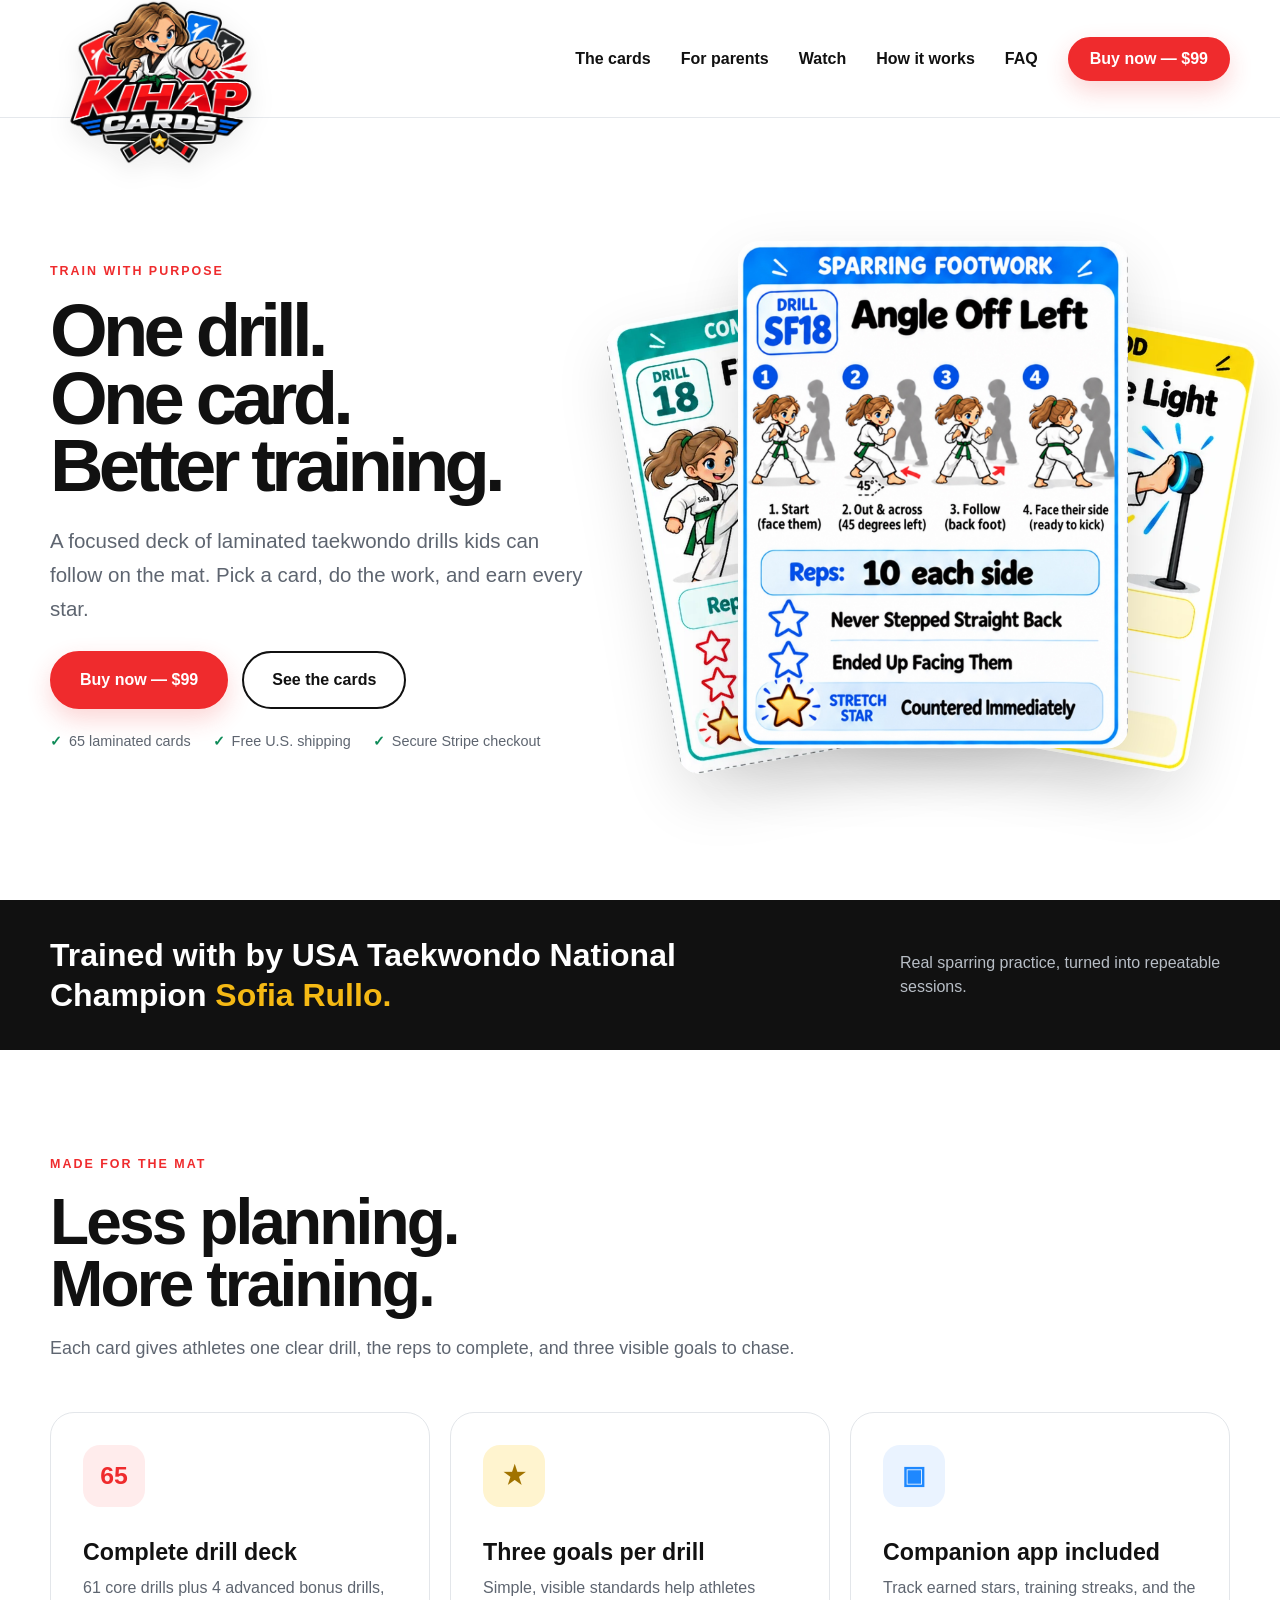
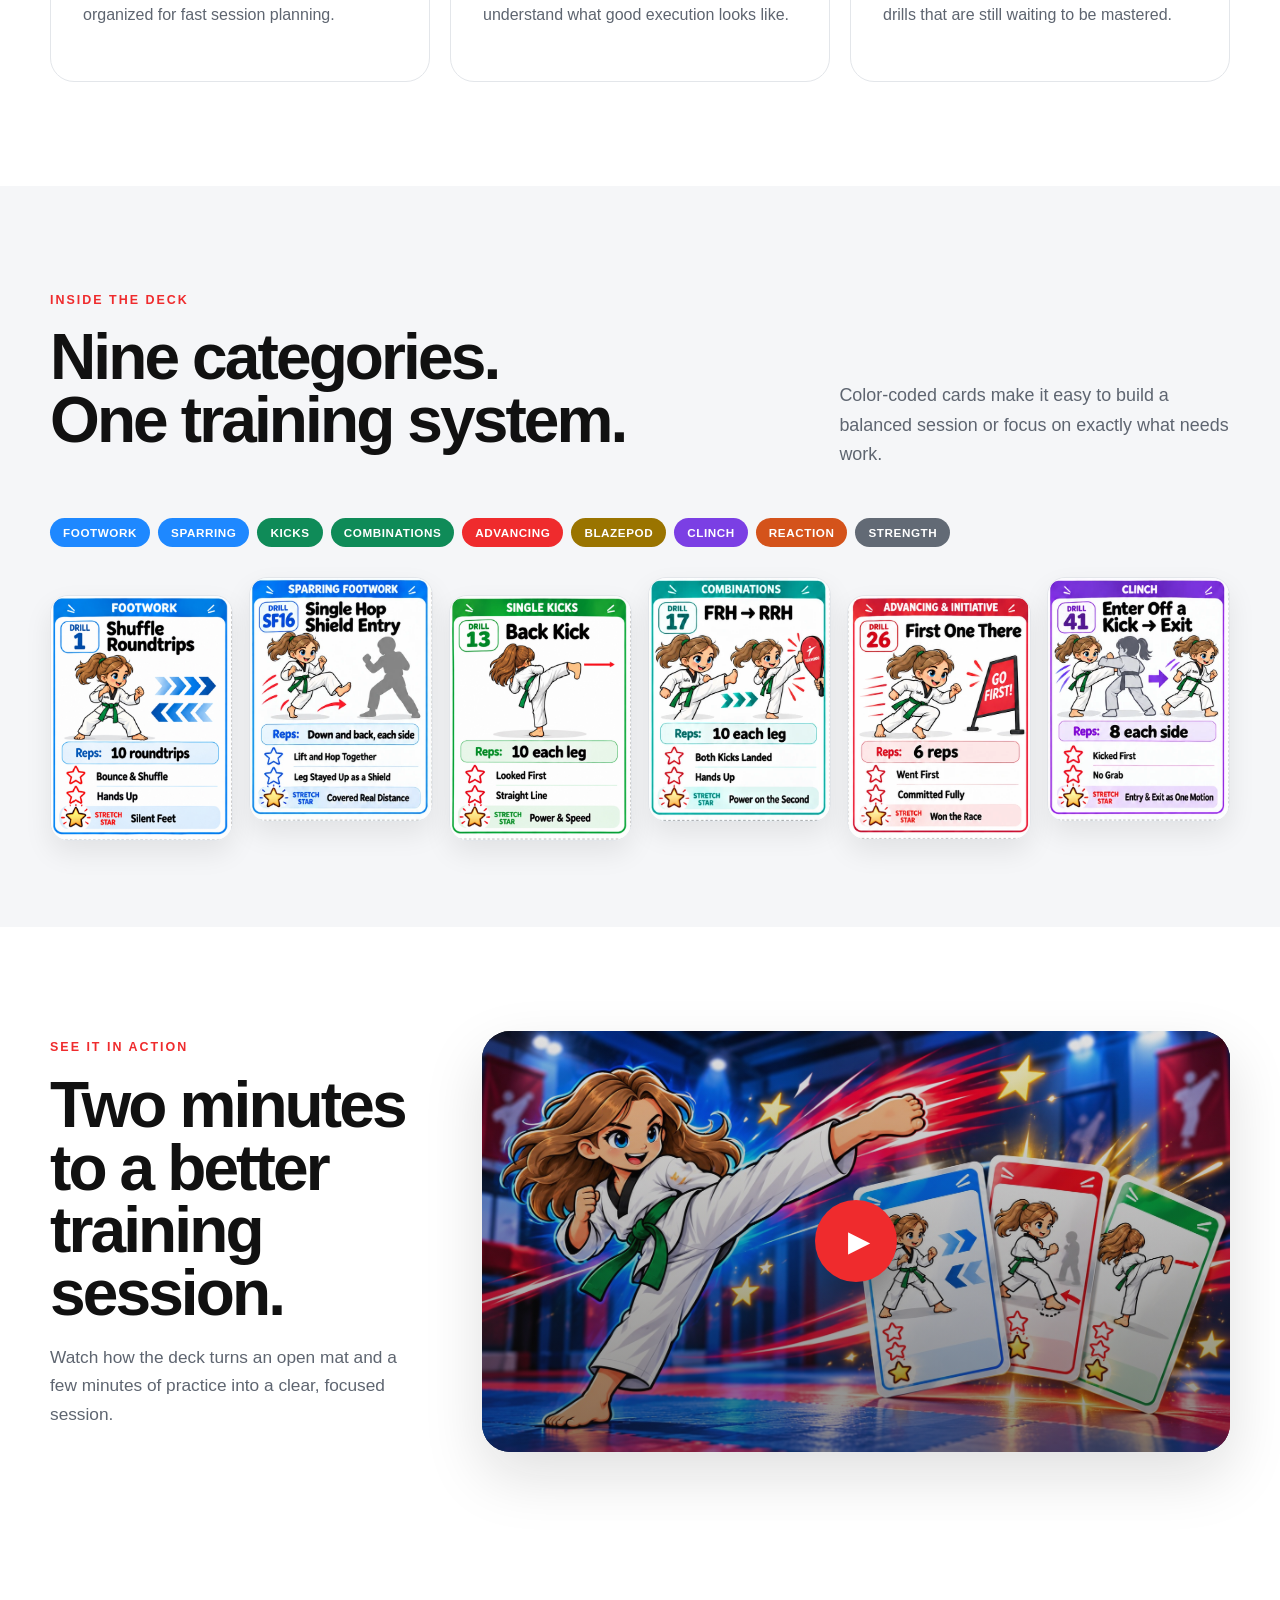
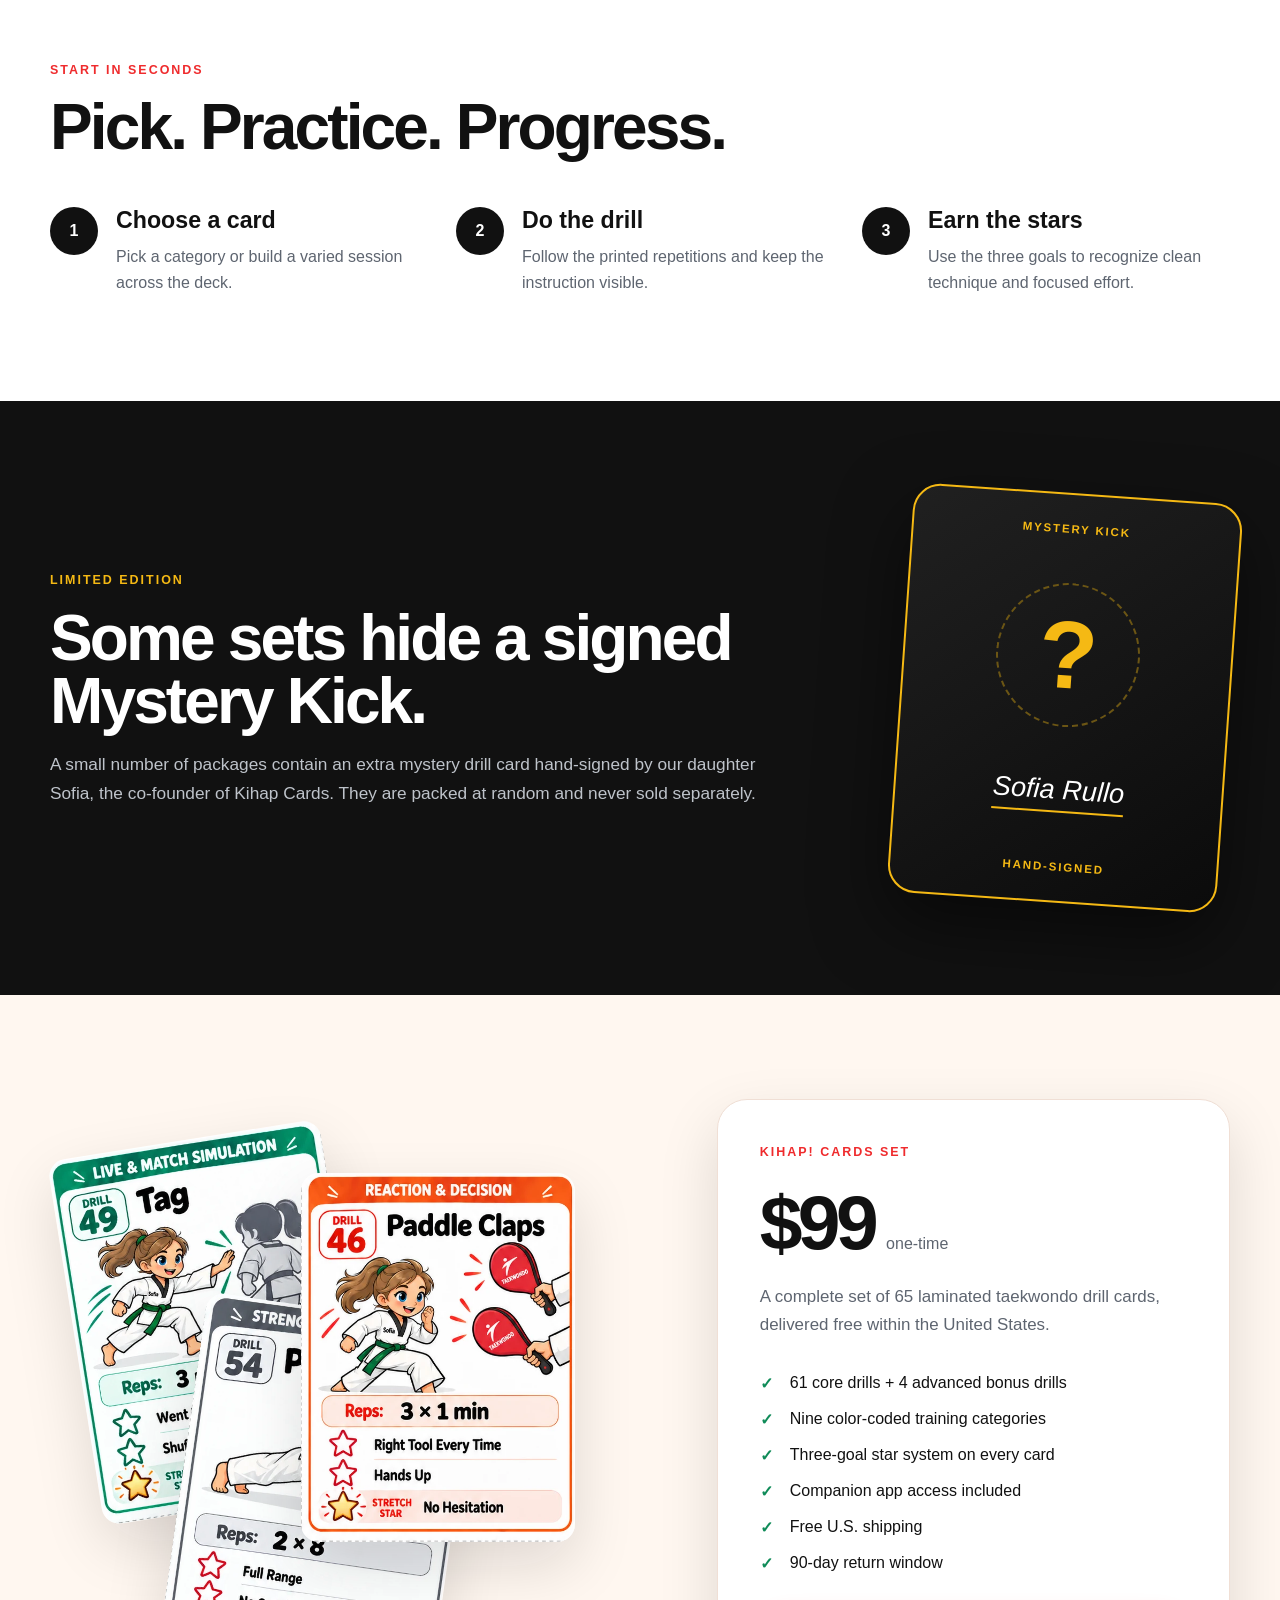
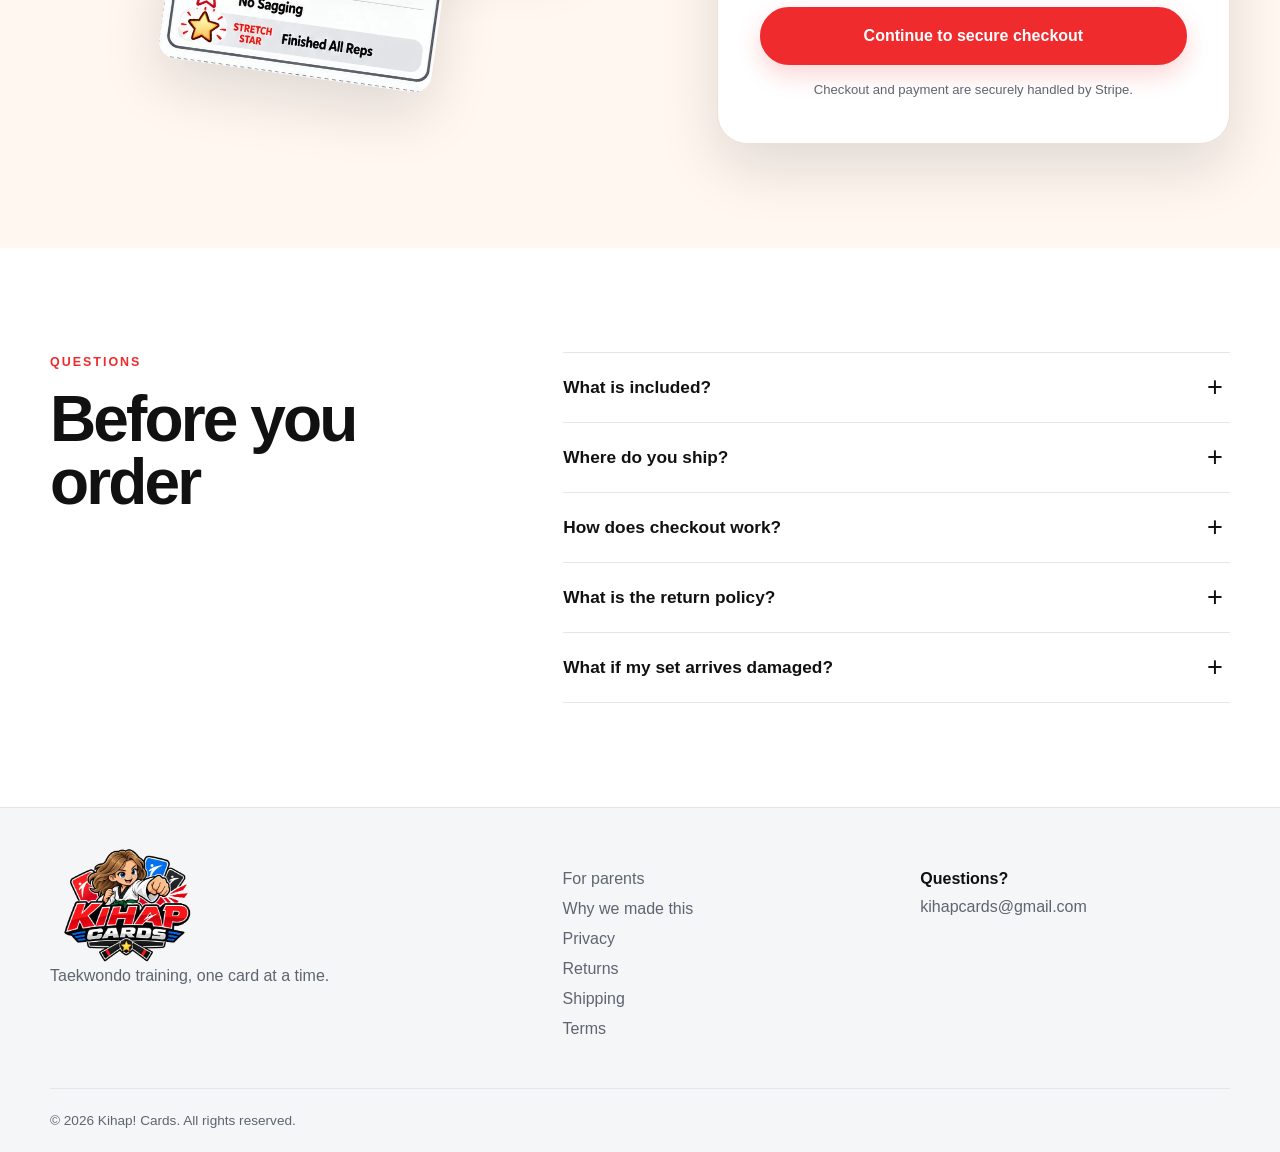
==== commit 82d59cc3: "Identify Sofia as Kihap Cards co-founder" ====
--- a/index.html
+++ b/index.html
@@ -133,7 +133,7 @@
 
     <section class="mystery-section">
       <div class="shell mystery-inner">
-        <div><p class="eyebrow eyebrow-gold">Limited edition</p><h2>Some sets hide a signed Mystery Kick.</h2><p>A small number of packages contain an extra mystery drill card hand-signed by Sofia Rullo. They are packed at random and never sold separately.</p></div>
+        <div><p class="eyebrow eyebrow-gold">Limited edition</p><h2>Some sets hide a signed Mystery Kick.</h2><p>A small number of packages contain an extra mystery drill card hand-signed by our daughter Sofia, the co-founder of Kihap Cards. They are packed at random and never sold separately.</p></div>
         <div class="mystery-card" aria-label="Mystery Kick signed card illustration"><span>Mystery Kick</span><strong>?</strong><em>Sofia Rullo</em><small>Hand-signed</small></div>
       </div>
     </section>
--- a/styles.css
+++ b/styles.css
@@ -60,3 +60,5 @@
 
 @media(max-width:720px){.draw-card{margin-bottom:78px}.draw-card::before{left:9px;right:9px;bottom:-15px;height:31px;border-radius:0 0 19px 19px;box-shadow:0 6px 0 -2px #eeeae3,0 7px 0 -1px #d9d3ca,0 16px 28px rgba(50,42,32,.13)}.draw-card-next{left:auto;right:16px;bottom:-29px;height:34px;padding:9px 13px;border-radius:0 0 11px 11px;font-size:.61rem}.origin-note-card{width:250px;min-height:154px;padding:23px 18px 18px 44px;gap:4px;transform:translate(-70%,-55%) rotate(-6deg)}.origin-note-card span{font-size:.78rem}.origin-note-card strong{font-size:2.25rem}.origin-note-card em{font-size:1rem}.origin-note-card small{font-size:.73rem}}
 @media(max-width:420px){.origin-note-card{width:220px;min-height:138px;padding:19px 15px 15px 40px;transform:translate(-86%,-55%) rotate(-6deg)}.origin-note-card strong{font-size:2rem}}
+
+.story-deck-section .deck-spec-visual img{aspect-ratio:auto;object-fit:contain;object-position:center}.result-card-row .result-secondary{display:flex;align-items:baseline;gap:8px;max-width:none;margin-top:4px;color:#bfc5cc}.result-card-row .result-secondary b{color:#fff;font-family:ui-rounded,"Avenir Next",sans-serif;font-size:2rem;line-height:1;letter-spacing:-.03em}
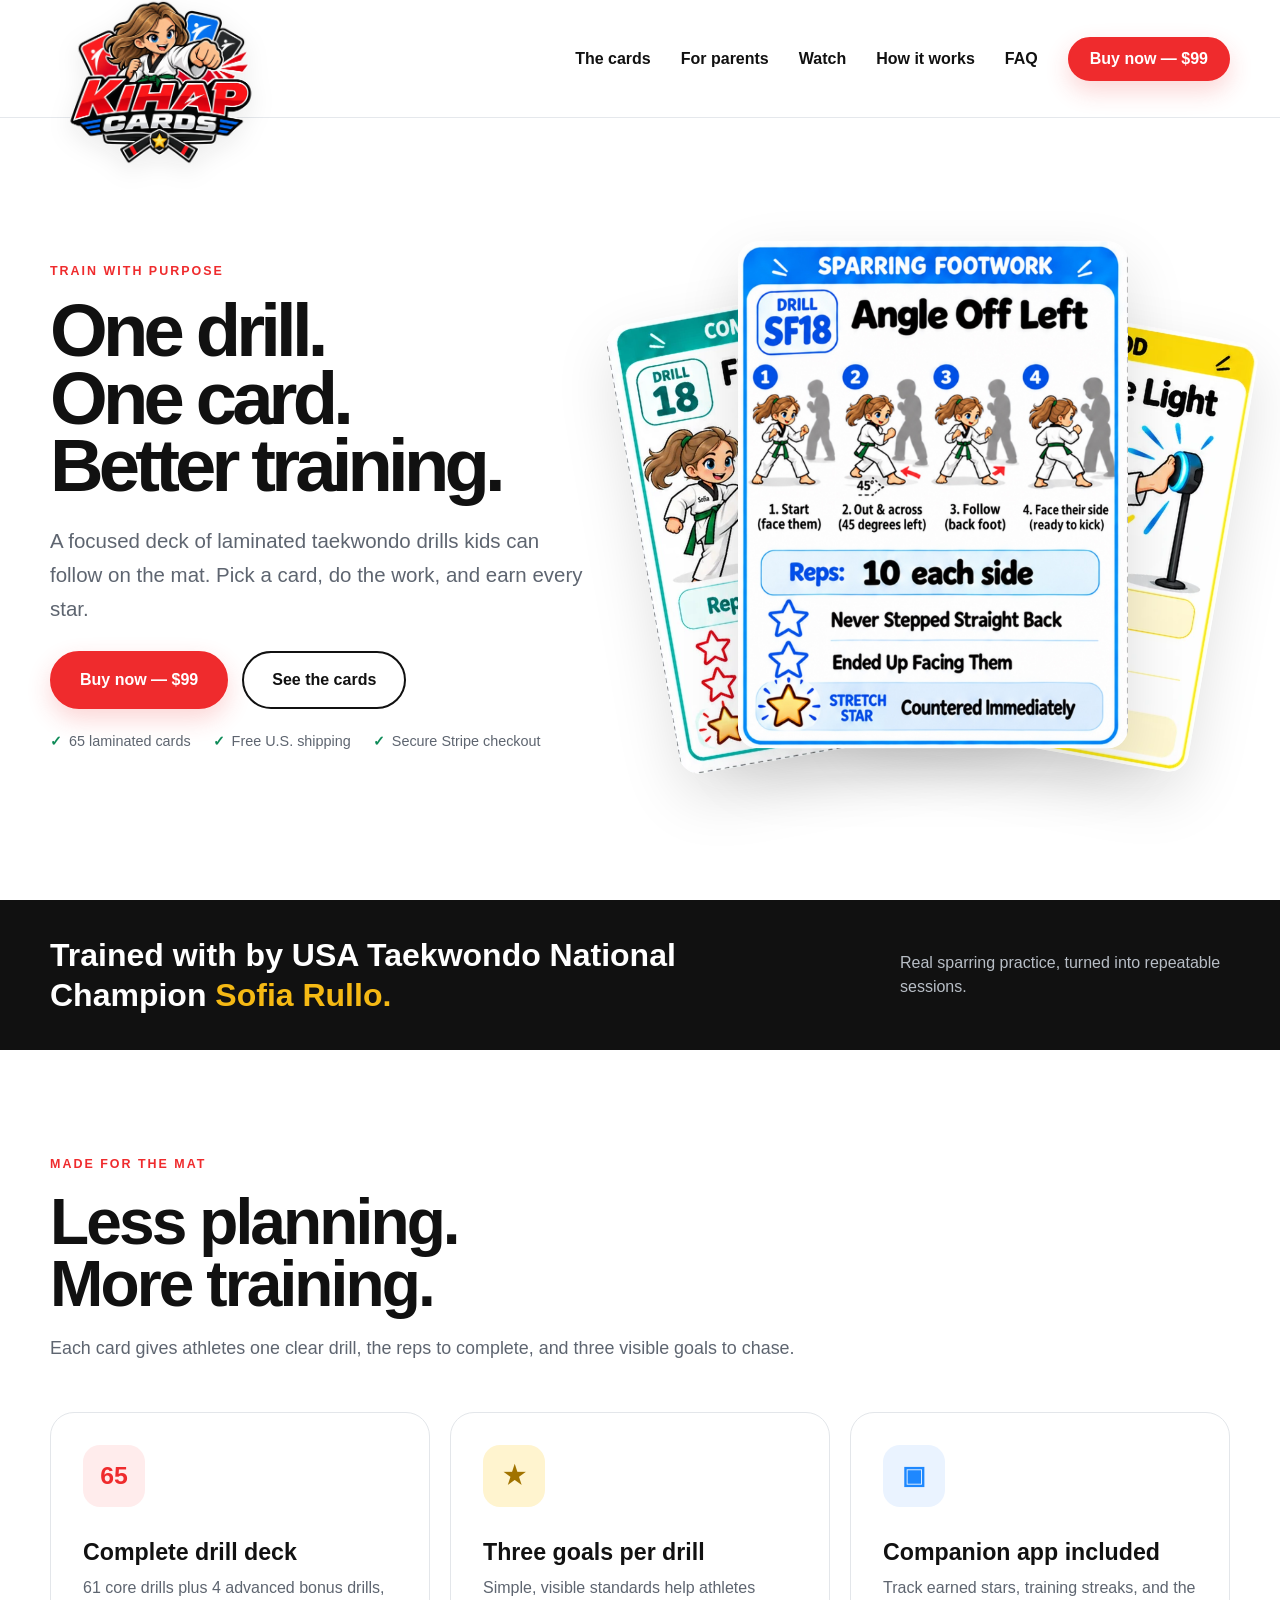
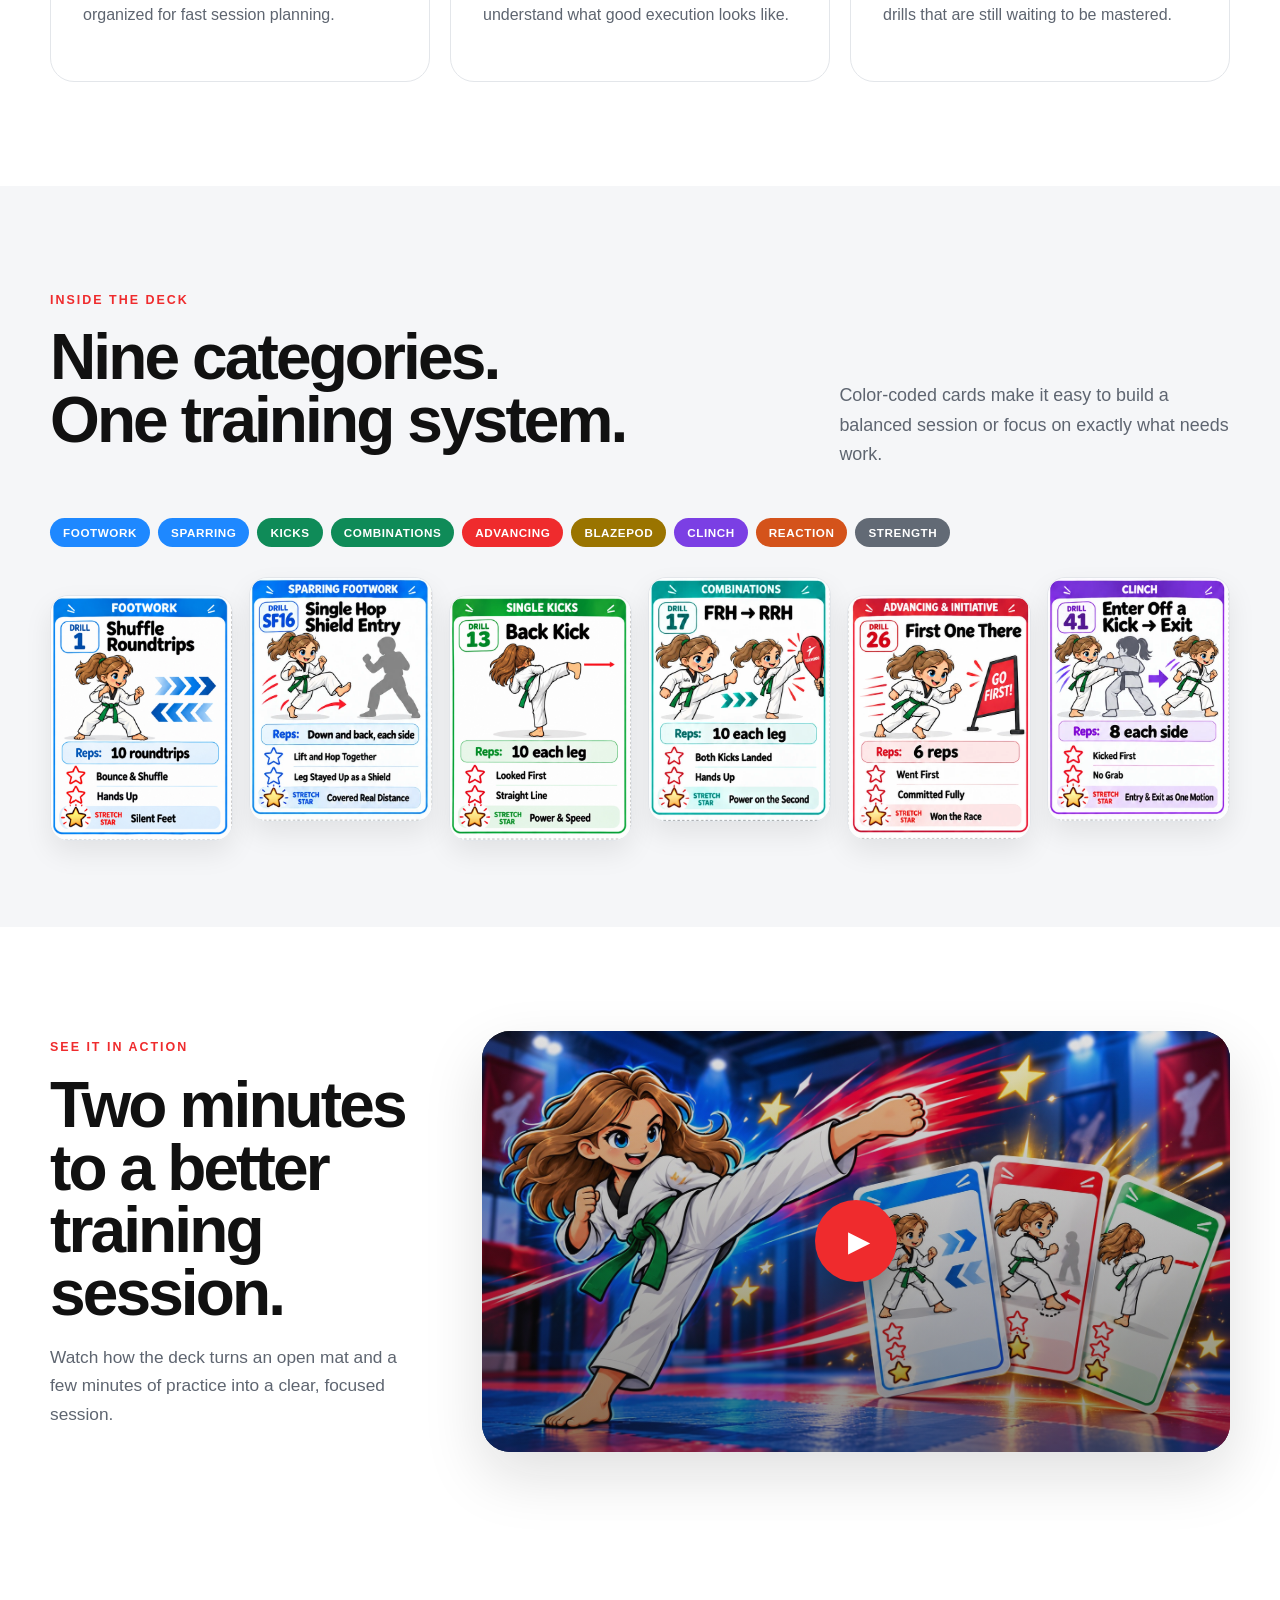
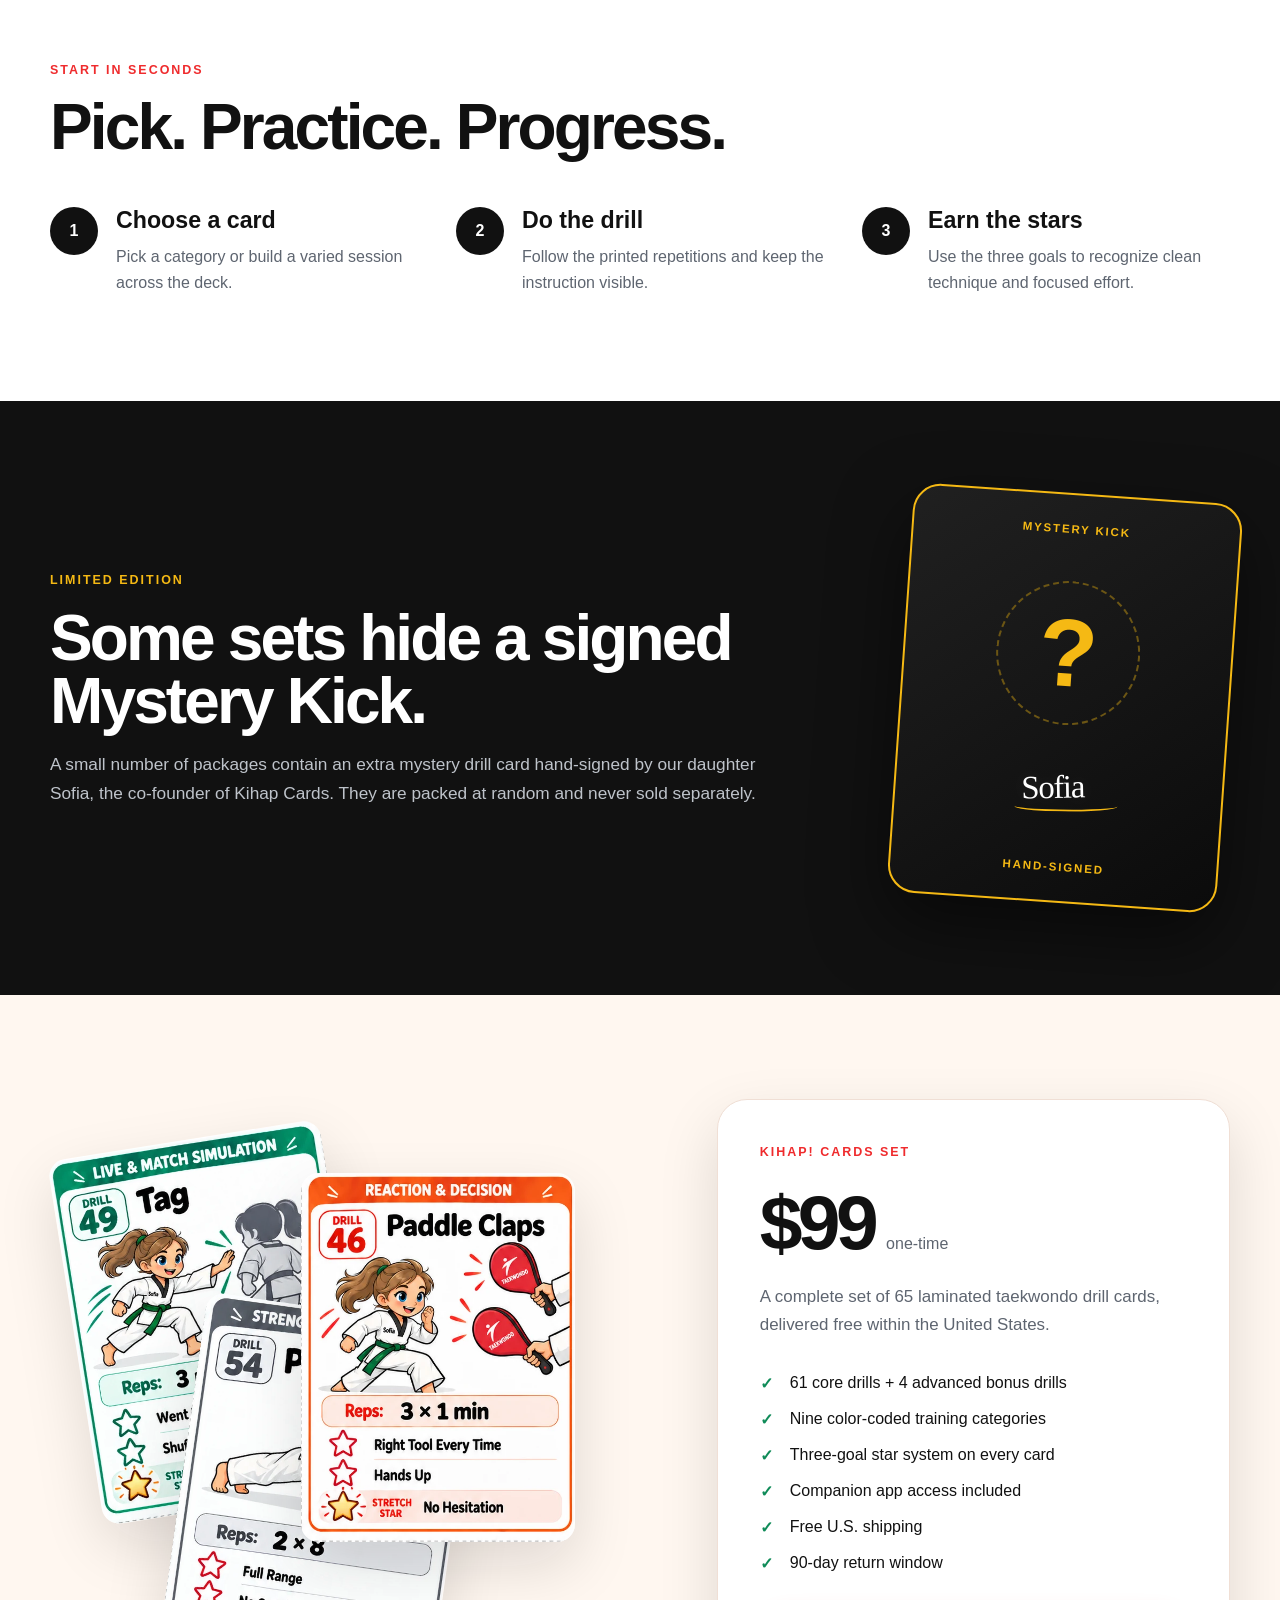
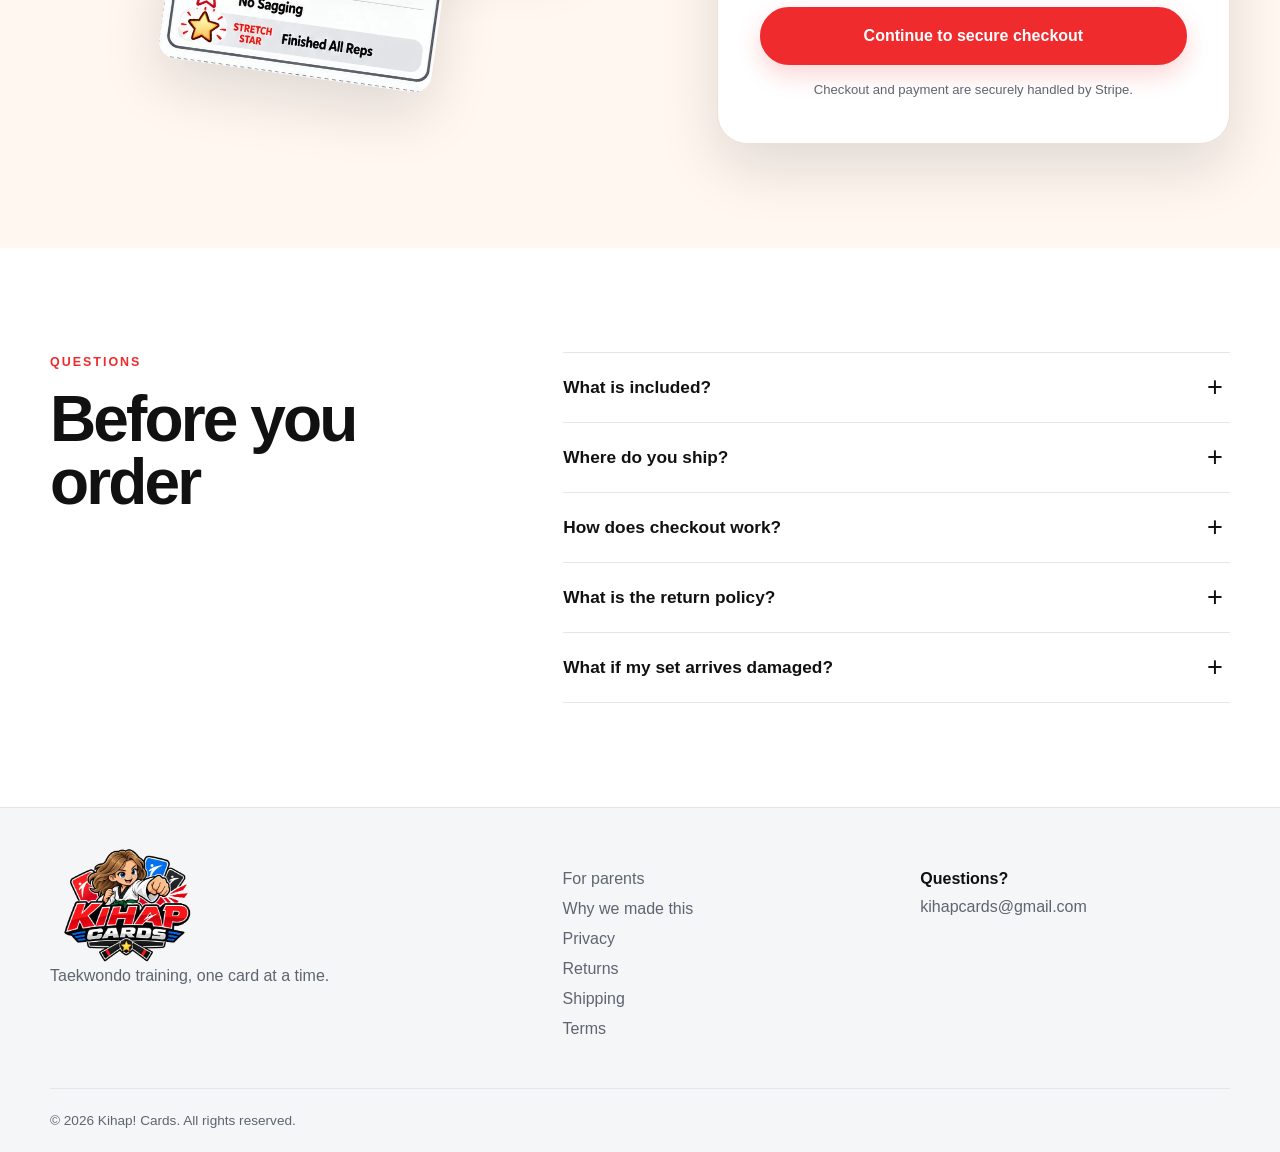
==== commit 278cc0ef: "Refine Sofia signature treatment" ====
--- a/index.html
+++ b/index.html
@@ -134,7 +134,7 @@
     <section class="mystery-section">
       <div class="shell mystery-inner">
         <div><p class="eyebrow eyebrow-gold">Limited edition</p><h2>Some sets hide a signed Mystery Kick.</h2><p>A small number of packages contain an extra mystery drill card hand-signed by our daughter Sofia, the co-founder of Kihap Cards. They are packed at random and never sold separately.</p></div>
-        <div class="mystery-card" aria-label="Mystery Kick signed card illustration"><span>Mystery Kick</span><strong>?</strong><em>Sofia Rullo</em><small>Hand-signed</small></div>
+        <div class="mystery-card" aria-label="Mystery Kick signed card illustration"><span>Mystery Kick</span><strong>?</strong><em>Sofia</em><small>Hand-signed</small></div>
       </div>
     </section>
 
--- a/styles.css
+++ b/styles.css
@@ -8,7 +8,7 @@
 .cards-section{overflow:hidden;background:var(--soft)}.category-row{display:flex;gap:8px;flex-wrap:wrap;margin-bottom:30px}.category-row span{border-radius:999px;padding:8px 13px;color:#fff;background:var(--ink);font-size:.73rem;font-weight:850;letter-spacing:.05em;text-transform:uppercase}.category-row span:nth-child(1),.category-row span:nth-child(2){background:var(--blue)}.category-row span:nth-child(3),.category-row span:nth-child(4){background:var(--green)}.category-row span:nth-child(5){background:var(--red)}.category-row span:nth-child(6){background:#9a7400}.category-row span:nth-child(7){background:#7b3fe4}.category-row span:nth-child(8){background:#d4531b}.category-row span:nth-child(9){background:#626a75}.card-gallery{display:grid;grid-template-columns:repeat(6,1fr);gap:16px}.card-gallery img{width:100%;border:1px solid var(--line);border-radius:18px;box-shadow:0 12px 28px rgba(17,17,17,.08);transition:transform .2s ease}.card-gallery img:nth-child(odd){transform:translateY(18px)}.card-gallery img:hover{transform:translateY(-4px) rotate(-1deg)}
 .video-section{background:#fff}.video-grid{display:grid;grid-template-columns:.65fr 1.35fr;gap:72px;align-items:center}.video-grid>div:first-child p:last-child{color:var(--muted);font-size:1.08rem}.video-placeholder{position:relative;aspect-ratio:16/9;overflow:hidden;border-radius:28px;background:#111;box-shadow:var(--shadow)}.video-placeholder>img{width:100%;height:100%;object-fit:cover}.video-shade{position:absolute;inset:0;background:linear-gradient(rgba(17,17,17,.12),rgba(17,17,17,.5))}.play-button{position:absolute;left:50%;top:50%;transform:translate(-50%,-50%);width:82px;height:82px;border:0;border-radius:50%;background:var(--red);color:#fff;font-size:1.8rem;cursor:pointer;box-shadow:0 14px 35px rgba(0,0,0,.3)}.play-button:hover{background:var(--red-dark)}.play-button span{display:block;margin-left:5px}.video-placeholder p{display:none;position:absolute;left:20px;right:20px;bottom:16px;margin:0;padding:10px 14px;border-radius:10px;background:rgba(17,17,17,.8);color:#fff;text-align:center;font-size:.85rem}.video-placeholder p.is-visible{display:block}.video-placeholder iframe{width:100%;height:100%;border:0}
 .steps{list-style:none;padding:0;margin:0;display:grid;grid-template-columns:repeat(3,1fr);gap:38px}.steps li{display:flex;gap:18px}.steps li>span{flex:0 0 48px;width:48px;height:48px;display:grid;place-items:center;border-radius:50%;background:var(--ink);color:#fff;font-weight:900}.steps p{margin-bottom:0;color:var(--muted)}
-.mystery-section{padding-block:92px;background:var(--ink);color:#fff;overflow:hidden}.mystery-inner{display:grid;grid-template-columns:1fr 330px;align-items:center;gap:100px}.mystery-inner>div:first-child{max-width:720px}.mystery-inner p:not(.eyebrow){color:#bec3ca;font-size:1.08rem}.eyebrow-gold{color:var(--gold)}.mystery-card{min-height:410px;padding:28px;border:2px solid var(--gold);border-radius:28px;background:linear-gradient(145deg,#202020,#0b0b0b);box-shadow:0 28px 70px rgba(0,0,0,.5);display:flex;flex-direction:column;align-items:center;justify-content:space-between;text-align:center;transform:rotate(4deg)}.mystery-card span,.mystery-card small{color:var(--gold);text-transform:uppercase;letter-spacing:.16em;font-size:.72rem;font-weight:900}.mystery-card strong{width:144px;height:144px;display:grid;place-items:center;border:2px dashed #6b5514;border-radius:50%;color:var(--gold);font-size:6rem;line-height:1}.mystery-card em{font-family:ui-rounded,"Avenir Next",sans-serif;font-size:1.7rem;border-bottom:2px solid var(--gold);padding-bottom:5px}
+.mystery-section{padding-block:92px;background:var(--ink);color:#fff;overflow:hidden}.mystery-inner{display:grid;grid-template-columns:1fr 330px;align-items:center;gap:100px}.mystery-inner>div:first-child{max-width:720px}.mystery-inner p:not(.eyebrow){color:#bec3ca;font-size:1.08rem}.eyebrow-gold{color:var(--gold)}.mystery-card{min-height:410px;padding:28px;border:2px solid var(--gold);border-radius:28px;background:linear-gradient(145deg,#202020,#0b0b0b);box-shadow:0 28px 70px rgba(0,0,0,.5);display:flex;flex-direction:column;align-items:center;justify-content:space-between;text-align:center;transform:rotate(4deg)}.mystery-card span,.mystery-card small{color:var(--gold);text-transform:uppercase;letter-spacing:.16em;font-size:.72rem;font-weight:900}.mystery-card strong{width:144px;height:144px;display:grid;place-items:center;border:2px dashed #6b5514;border-radius:50%;color:var(--gold);font-size:6rem;line-height:1}.mystery-card em{position:relative;display:inline-block;padding:0 20px 11px 8px;font-family:"Zapfino","Snell Roundhand","SignPainter","Segoe Script","Bradley Hand","Lucida Handwriting","Brush Script MT",cursive;font-size:2.05rem;font-style:normal;font-weight:400;line-height:1;letter-spacing:-.04em;text-shadow:0 0 18px rgba(255,255,255,.12);transform:rotate(-5deg);transform-origin:center}.mystery-card em::after{content:"";position:absolute;left:1px;right:-13px;bottom:3px;height:9px;border-bottom:2px solid var(--gold);border-radius:0 0 55% 45%;transform:rotate(2deg) skewX(-18deg)}
 .buy-section{background:#fff7f0}.buy-grid{display:grid;grid-template-columns:1fr .86fr;gap:70px;align-items:center}.buy-photo{position:relative;min-height:590px}.buy-photo img{position:absolute;width:46%;border-radius:18px;box-shadow:var(--shadow)}.buy-photo img:nth-child(1){left:4%;top:2%;transform:rotate(-9deg)}.buy-photo img:nth-child(2){left:42%;top:8%;z-index:2}.buy-photo img:nth-child(3){left:22%;top:31%;transform:rotate(8deg)}.buy-card{padding:42px;border:1px solid #f0dfd5;border-radius:30px;background:#fff;box-shadow:var(--shadow)}.price{display:flex;align-items:baseline;gap:12px;margin-bottom:16px}.price strong{font-family:ui-rounded,"Avenir Next",sans-serif;font-size:clamp(3.7rem,6vw,5.4rem);letter-spacing:-.06em}.price span{color:var(--muted)}.buy-summary{color:var(--muted);font-size:1.06rem}.check-list{padding:0;margin:26px 0;list-style:none}.check-list li{position:relative;padding:9px 0 9px 30px}.check-list li::before{content:"✓";position:absolute;left:0;color:var(--green);font-weight:900}.checkout-note{margin:14px 0 0;text-align:center;color:var(--muted);font-size:.82rem}.test-notice{margin:16px 0 0;padding:13px 15px;border-radius:12px;background:#fff4cf;color:#684e00;font-size:.82rem;line-height:1.45}
 .faq-section{display:grid;grid-template-columns:.65fr 1fr;gap:80px;align-items:start}.faq-list{border-top:1px solid var(--line)}.faq-list details{border-bottom:1px solid var(--line)}.faq-list summary{position:relative;padding:24px 44px 24px 0;cursor:pointer;list-style:none;font-weight:850;font-size:1.08rem}.faq-list summary::-webkit-details-marker{display:none}.faq-list summary::after{content:"+";position:absolute;right:7px;top:18px;font-size:1.7rem;font-weight:400}.faq-list details[open] summary::after{content:"−"}.faq-list details p{margin:-5px 40px 24px 0;color:var(--muted)}
 .site-footer{padding-top:62px;background:var(--soft);border-top:1px solid var(--line)}.footer-grid{display:grid;grid-template-columns:1.2fr .8fr .8fr;gap:48px;align-items:start}.footer-grid img{width:145px;margin-top:-22px}.footer-grid p{color:var(--muted)}.footer-grid nav{display:grid;gap:12px}.footer-grid nav a,.footer-contact a{color:var(--muted);text-decoration:none}.footer-grid nav a:hover,.footer-contact a:hover{color:var(--red)}.footer-contact{display:grid;gap:10px}.footer-bottom{margin-top:50px;padding-block:24px;border-top:1px solid var(--line);color:var(--muted);font-size:.85rem}
@@ -41,7 +41,7 @@
 /* Scroll-drawn editorial deck */
 .editorial-deck-section{padding:106px 0 130px;background-color:#f1f4f8;background-image:linear-gradient(rgba(30,136,255,.03) 1px,transparent 1px),linear-gradient(90deg,rgba(30,136,255,.03) 1px,transparent 1px);background-size:28px 28px}.story-deck-section{background-color:#f6f3ee;background-image:linear-gradient(rgba(154,116,0,.035) 1px,transparent 1px),linear-gradient(90deg,rgba(154,116,0,.035) 1px,transparent 1px)}.deck-section-intro{max-width:880px;margin-bottom:64px}.deck-section-intro>p:last-child{max-width:690px;color:var(--muted);font-size:1.08rem}.draw-deck{width:min(980px,calc(100% - 40px));margin:0 auto;padding:0 0 72px;list-style:none;counter-reset:draw-card}.draw-card{--card-accent:var(--blue);position:sticky;top:calc(138px + (var(--deck-index) * 7px));z-index:calc(10 + var(--deck-index));margin:0 0 118px;transform-origin:center top;counter-increment:draw-card}.draw-card::before{content:"";position:absolute;z-index:0;left:-10px;right:-10px;bottom:-72px;height:94px;border:1px solid #282828;border-radius:0 0 30px 30px;background:linear-gradient(160deg,#292929,#101010);box-shadow:0 26px 52px rgba(17,17,17,.2)}.draw-card::after{content:attr(data-next);position:absolute;z-index:1;left:18px;right:18px;bottom:-46px;height:58px;padding:17px 25px;border:1px solid rgba(0,0,0,.14);border-radius:0 0 22px 22px;background:var(--next-accent);color:#fff;font-size:.7rem;font-weight:950;letter-spacing:.13em;text-transform:uppercase;box-shadow:0 14px 32px rgba(17,17,17,.18)}.draw-card-surface{position:relative;z-index:2;min-height:520px;overflow:hidden;border:1px solid #d6dce4;border-radius:30px;background:#fff;box-shadow:0 30px 70px rgba(17,17,17,.14);transition:transform .48s cubic-bezier(.2,.72,.2,1),opacity .35s ease,filter .35s ease}.draw-red{--card-accent:var(--red)}.draw-green{--card-accent:var(--green)}.draw-gold{--card-accent:var(--gold)}.draw-card-head{display:flex;align-items:center;justify-content:space-between;min-height:90px;padding:17px 28px;background:var(--card-accent);color:#fff;text-transform:uppercase;letter-spacing:.13em;font-size:.75rem;font-weight:950}.draw-gold .draw-card-head{color:#231c00}.draw-card-head strong{display:flex;align-items:baseline;gap:6px;font-size:1.45rem}.draw-card-head small{font-size:.62rem;letter-spacing:.08em}.draw-card-body{padding:48px 54px 38px}.draw-card-body>.eyebrow,.draw-card-body>div>.eyebrow{color:var(--card-accent)}.draw-card-body h2{font-size:clamp(2.25rem,4vw,3.65rem);max-width:820px}.draw-card-body p{max-width:790px;color:#3f4854;font-size:1.065rem}.draw-card-stars{display:flex;gap:14px 28px;flex-wrap:wrap;margin:0 54px;padding:22px 0 28px;border-top:1px solid var(--line);color:#505965;font-size:.78rem;font-weight:900}.draw-card-stars span:last-child{color:var(--card-accent)}.draw-card-split{display:grid;grid-template-columns:1fr 250px;gap:52px;align-items:center}.draw-card-split img{width:100%;border:1px solid var(--line);border-radius:19px;box-shadow:0 18px 38px rgba(17,17,17,.14);transform:rotate(3deg)}.deck-steps{display:grid;grid-template-columns:repeat(3,1fr);gap:18px;padding:0;margin:34px 0 4px;list-style:none}.deck-steps>li{padding:24px;border:1px solid var(--line);border-radius:20px;background:#f8fafc}.deck-steps>li>span{display:grid;place-items:center;width:44px;height:44px;margin-bottom:20px;border-radius:50%;background:var(--ink);color:#fff;font-weight:950}.deck-steps h3{font-size:1.2rem}.deck-steps p{margin:0;font-size:.92rem}.deck-spec-visual{border:1px solid var(--line);border-radius:20px;background:#fff;overflow:hidden;box-shadow:0 18px 38px rgba(17,17,17,.12);transform:rotate(2deg)}.deck-spec-visual img{width:100%;aspect-ratio:4/3;object-fit:cover;object-position:top;border:0;border-radius:0;box-shadow:none;transform:none}.deck-spec-visual ul{display:grid;gap:8px;padding:20px 22px;margin:0;list-style:none;font-size:.85rem;font-weight:800}.deck-spec-visual li::before{content:"★";margin-right:8px;color:var(--gold)}
 .deck-motion-ready .draw-card:not(.is-active):not(.is-past) .draw-card-surface{transform:translateY(42px) scale(.982);opacity:.82;filter:saturate(.84)}.deck-motion-ready .draw-card.is-active .draw-card-surface{transform:translateY(-8px) scale(1);opacity:1;filter:none}.deck-motion-ready .draw-card.is-past .draw-card-surface{transform:translateY(-18px) scale(.974);opacity:.96;filter:saturate(.9)}
-.result-card-row span{display:block;max-width:240px;font-weight:750;line-height:1.35}
+.result-card-row span{display:block;max-width:240px;font-weight:750;line-height:1.35}.result-card-row span+span{margin-top:4px}.result-card-row .result-lead{display:flex;align-items:flex-end;gap:16px;margin:0 0 10px}.result-card-row .result-lead strong{line-height:.85}.result-card-row .result-lead span{margin:0 0 5px;max-width:none}
 
 @media(max-width:1050px){.draw-deck{width:min(900px,calc(100% - 32px))}.draw-card{position:relative;top:auto;margin-bottom:112px}.draw-card-surface{min-height:auto}.draw-card-split{grid-template-columns:1fr 230px}.deck-motion-ready .draw-card:not(.is-active):not(.is-past) .draw-card-surface{transform:translateY(34px) scale(.985)}}
 @media(max-width:720px){.editorial-deck-section{padding:76px 0 96px}.deck-section-intro{margin-bottom:44px}.deck-section-intro h2{font-size:clamp(2.4rem,10vw,3.2rem)}.draw-deck{width:min(100% - 24px,620px);padding-bottom:44px}.draw-card{margin-bottom:92px}.draw-card::before{left:-5px;right:-5px;bottom:-62px;height:78px;border-radius:0 0 24px 24px}.draw-card::after{left:11px;right:11px;bottom:-39px;height:50px;padding:14px 17px;border-radius:0 0 17px 17px;font-size:.58rem;letter-spacing:.08em}.draw-card-surface{border-radius:24px}.draw-card-head{min-height:72px;padding:14px 20px}.draw-card-head strong{font-size:1.18rem}.draw-card-body{padding:34px 23px 26px}.draw-card-body h2{font-size:clamp(2rem,9.2vw,2.75rem)}.draw-card-body p{font-size:1rem}.draw-card-stars{display:grid;gap:8px;margin:0 23px;padding:18px 0 22px}.draw-card-split{grid-template-columns:1fr;gap:28px}.draw-card-split img,.deck-spec-visual{width:min(270px,80%);margin-inline:auto}.deck-steps{grid-template-columns:1fr}.deck-steps>li{display:grid;grid-template-columns:44px 1fr;gap:15px;padding:18px}.deck-steps>li>span{margin:0}.deck-steps h3{margin-top:2px}.result-card-row span{max-width:none}}
@@ -61,4 +61,4 @@
 @media(max-width:720px){.draw-card{margin-bottom:78px}.draw-card::before{left:9px;right:9px;bottom:-15px;height:31px;border-radius:0 0 19px 19px;box-shadow:0 6px 0 -2px #eeeae3,0 7px 0 -1px #d9d3ca,0 16px 28px rgba(50,42,32,.13)}.draw-card-next{left:auto;right:16px;bottom:-29px;height:34px;padding:9px 13px;border-radius:0 0 11px 11px;font-size:.61rem}.origin-note-card{width:250px;min-height:154px;padding:23px 18px 18px 44px;gap:4px;transform:translate(-70%,-55%) rotate(-6deg)}.origin-note-card span{font-size:.78rem}.origin-note-card strong{font-size:2.25rem}.origin-note-card em{font-size:1rem}.origin-note-card small{font-size:.73rem}}
 @media(max-width:420px){.origin-note-card{width:220px;min-height:138px;padding:19px 15px 15px 40px;transform:translate(-86%,-55%) rotate(-6deg)}.origin-note-card strong{font-size:2rem}}
 
-.story-deck-section .deck-spec-visual img{aspect-ratio:auto;object-fit:contain;object-position:center}.result-card-row .result-secondary{display:flex;align-items:baseline;gap:8px;max-width:none;margin-top:4px;color:#bfc5cc}.result-card-row .result-secondary b{color:#fff;font-family:ui-rounded,"Avenir Next",sans-serif;font-size:2rem;line-height:1;letter-spacing:-.03em}
+.story-deck-section .deck-spec-visual img{aspect-ratio:auto;object-fit:contain;object-position:center}
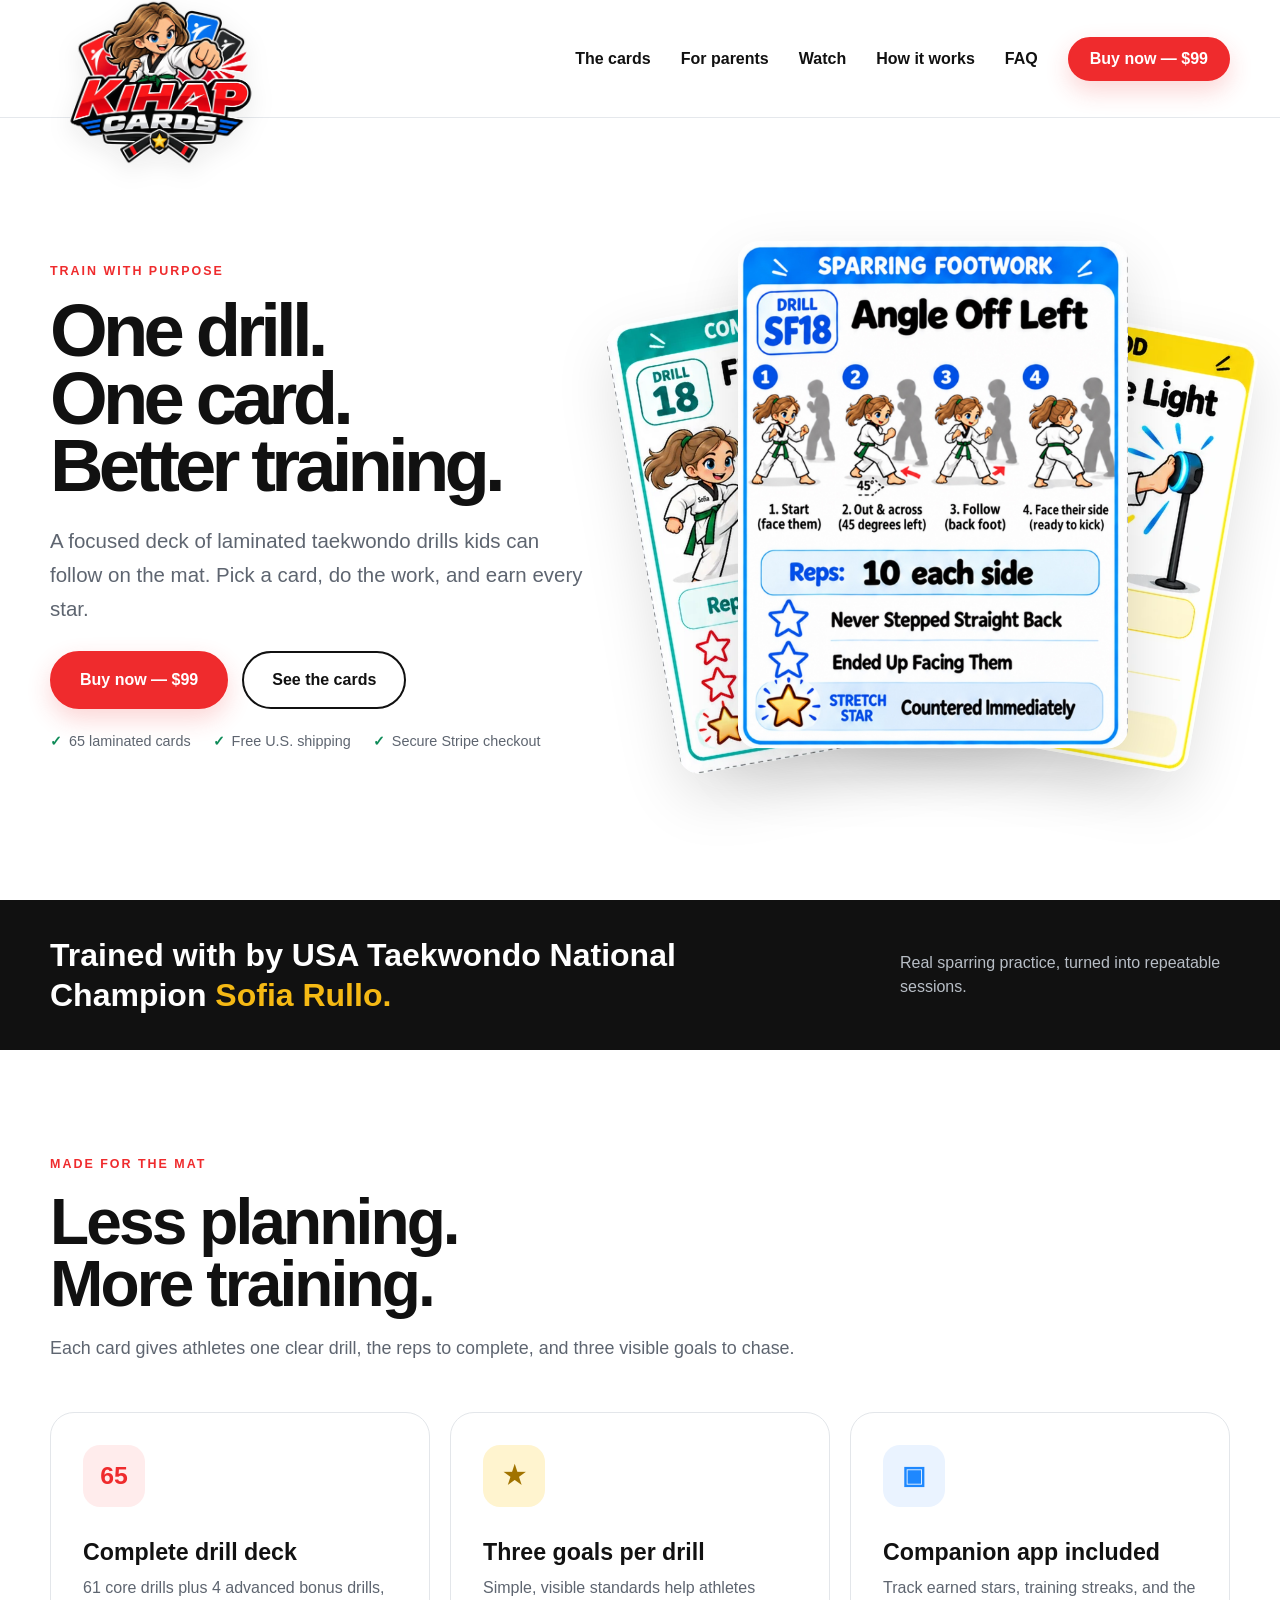
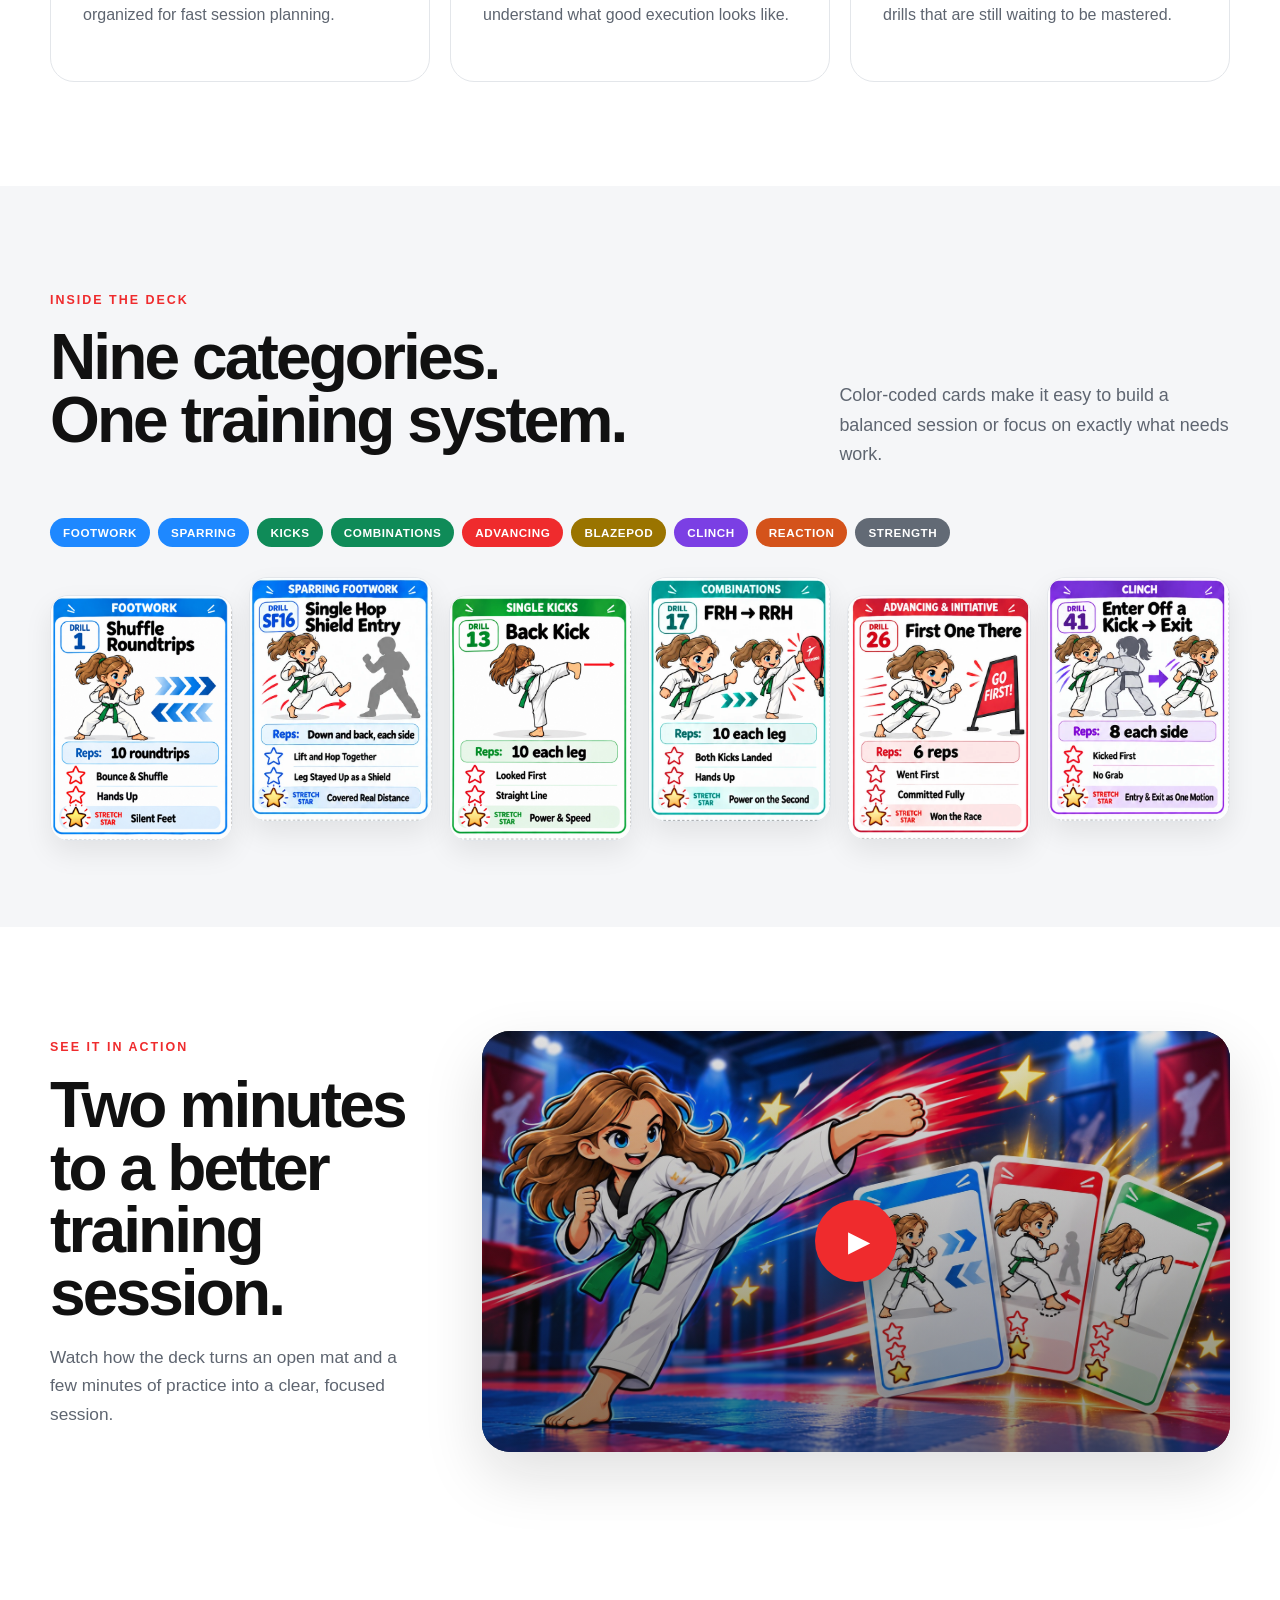
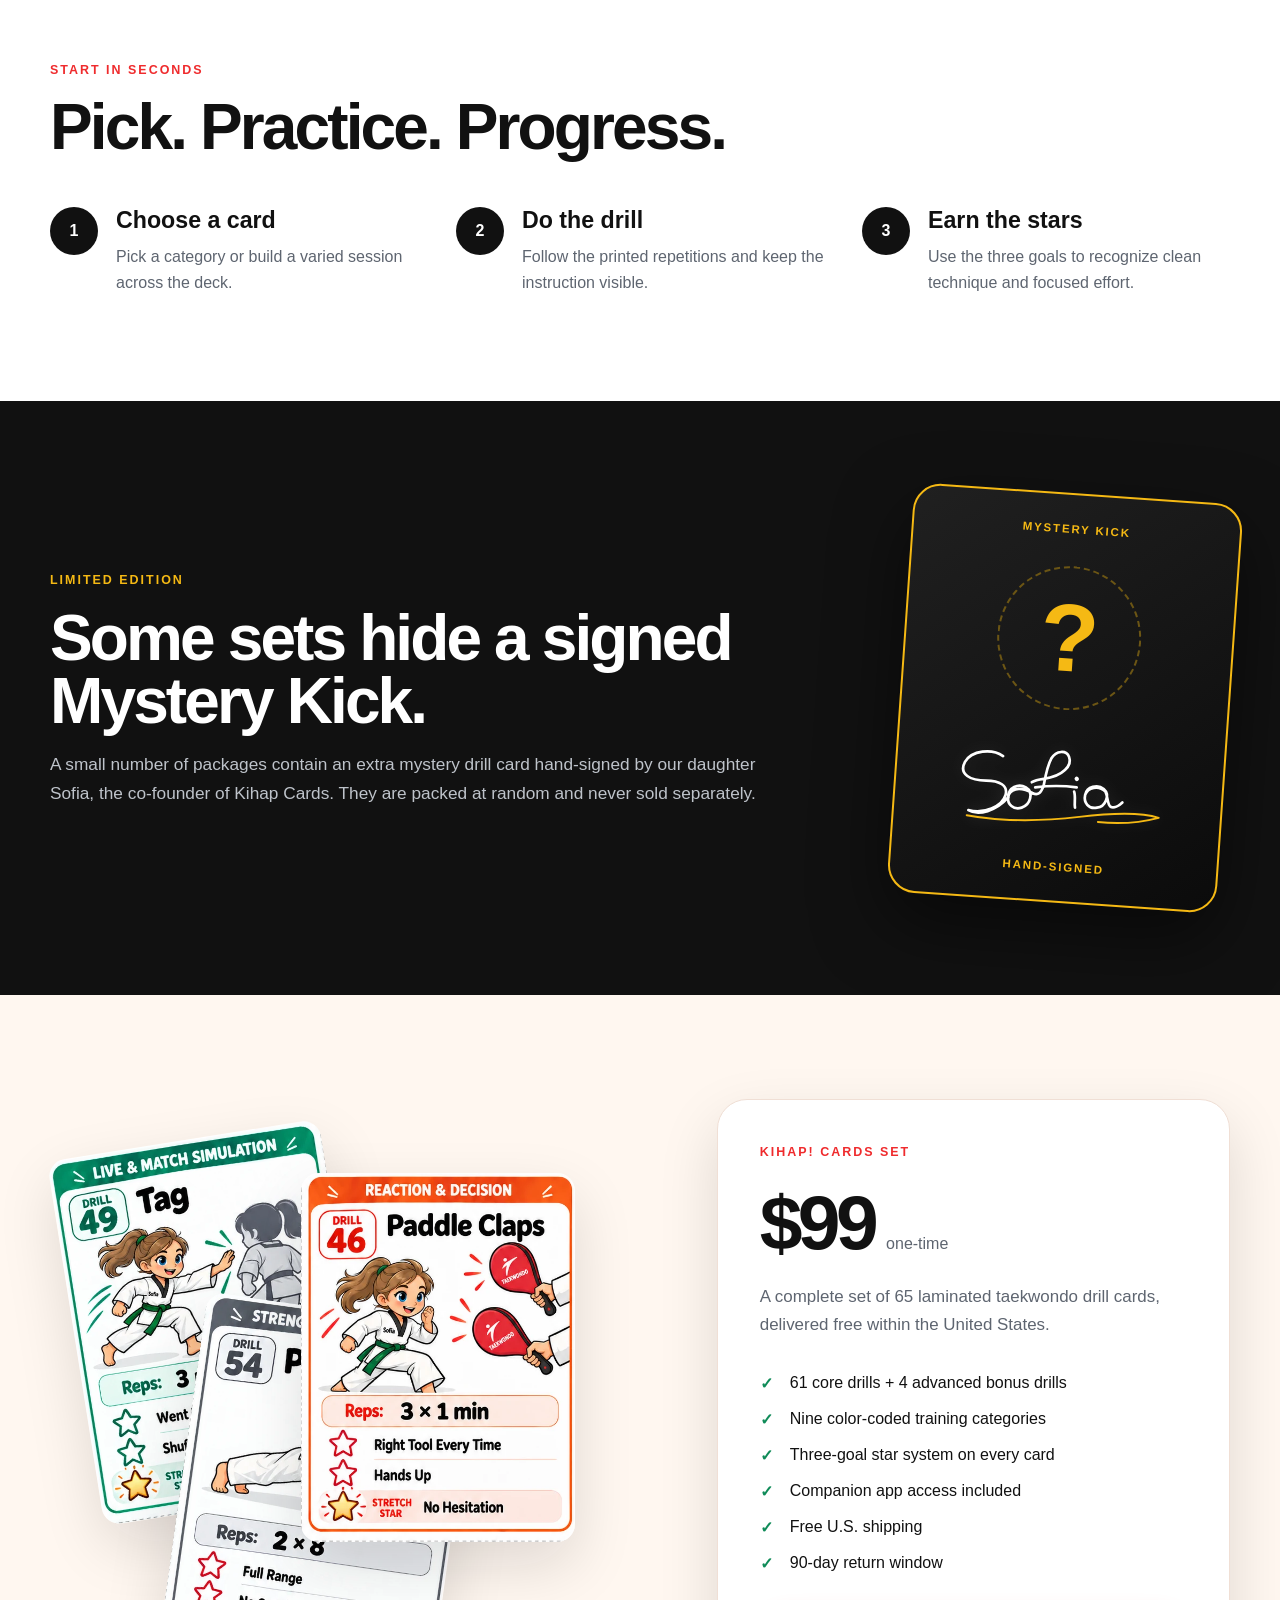
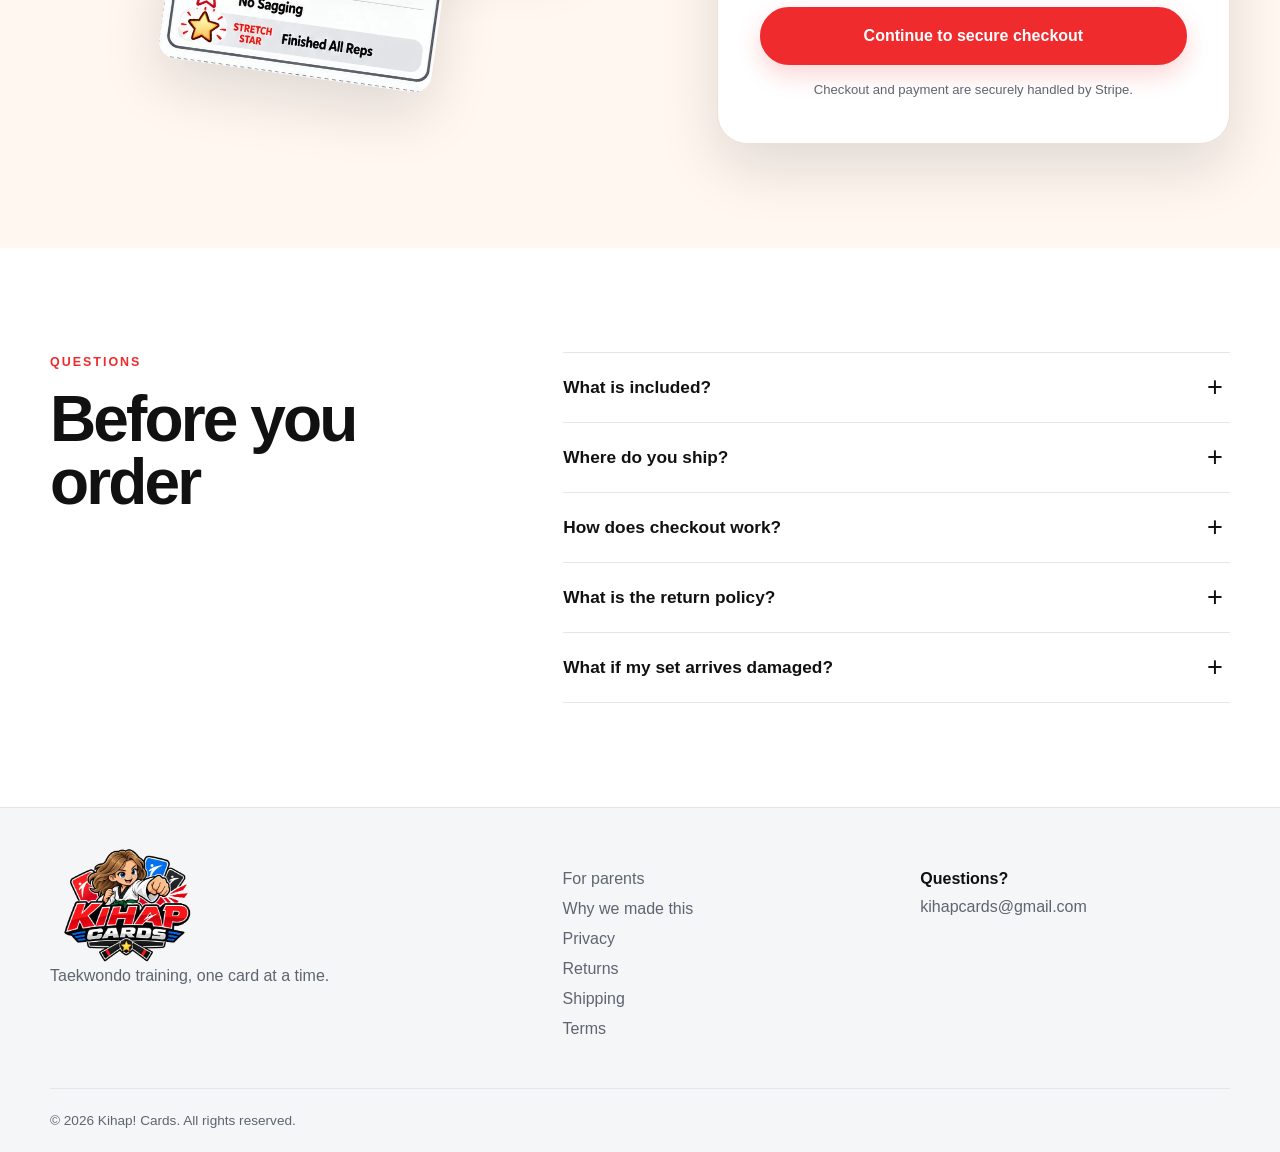
==== commit 6bc49ce6: "Draw Sofia signature with animated pen strokes" ====
--- a/index.html
+++ b/index.html
@@ -17,7 +17,7 @@
   <link rel="apple-touch-icon" sizes="180x180" href="/apple-touch-icon.png">
   <link rel="manifest" href="/site.webmanifest">
   <link rel="stylesheet" href="/styles.css">
-  <script defer src="/site.js"></script>
+  <script defer src="/site.js?v=hand-signature-1"></script>
 </head>
 <body>
   <a class="skip-link" href="#main">Skip to content</a>
@@ -134,7 +134,21 @@
     <section class="mystery-section">
       <div class="shell mystery-inner">
         <div><p class="eyebrow eyebrow-gold">Limited edition</p><h2>Some sets hide a signed Mystery Kick.</h2><p>A small number of packages contain an extra mystery drill card hand-signed by our daughter Sofia, the co-founder of Kihap Cards. They are packed at random and never sold separately.</p></div>
-        <div class="mystery-card" aria-label="Mystery Kick signed card illustration"><span>Mystery Kick</span><strong>?</strong><em>Sofia</em><small>Hand-signed</small></div>
+        <div class="mystery-card" aria-label="Mystery Kick signed card illustration">
+          <span>Mystery Kick</span>
+          <strong>?</strong>
+          <svg class="sofia-signature" data-signature viewBox="0 0 260 105" aria-hidden="true" focusable="false">
+            <path class="signature-stroke signature-stroke-1" pathLength="1" d="M64 18C51 9 27 11 19 25C11 40 26 47 44 47C60 47 70 53 67 64C63 78 41 87 23 82C35 89 56 83 70 67"/>
+            <path class="signature-stroke signature-stroke-2" pathLength="1" d="M70 67C70 55 82 50 91 55C101 61 96 76 86 79C76 82 69 75 70 67C71 57 83 53 99 62"/>
+            <path class="signature-stroke signature-stroke-3" pathLength="1" d="M99 62C106 65 109 61 112 53C114 42 116 30 121 21C127 11 139 11 142 19C146 29 135 42 112 45C104 46 101 47 98 49"/>
+            <path class="signature-stroke signature-stroke-4" pathLength="1" d="M102 55C118 53 136 53 151 55"/>
+            <path class="signature-stroke signature-stroke-5" pathLength="1" d="M148 60C150 66 148 73 149 79"/>
+            <path class="signature-stroke signature-stroke-6 signature-dot" pathLength="1" d="M151 45L151.2 45.2"/>
+            <path class="signature-stroke signature-stroke-7" pathLength="1" d="M161 64C163 54 176 51 183 57C191 64 185 78 175 79C165 81 159 73 161 64C164 55 177 52 185 60C188 66 187 75 191 78C195 80 201 77 205 73"/>
+            <path class="signature-stroke signature-stroke-8 signature-flourish" pathLength="1" d="M21 88C64 96 111 95 154 90C195 85 229 85 248 91C229 96 205 99 176 96"/>
+          </svg>
+          <small>Hand-signed</small>
+        </div>
       </div>
     </section>
 
--- a/styles.css
+++ b/styles.css
@@ -8,7 +8,7 @@
 .cards-section{overflow:hidden;background:var(--soft)}.category-row{display:flex;gap:8px;flex-wrap:wrap;margin-bottom:30px}.category-row span{border-radius:999px;padding:8px 13px;color:#fff;background:var(--ink);font-size:.73rem;font-weight:850;letter-spacing:.05em;text-transform:uppercase}.category-row span:nth-child(1),.category-row span:nth-child(2){background:var(--blue)}.category-row span:nth-child(3),.category-row span:nth-child(4){background:var(--green)}.category-row span:nth-child(5){background:var(--red)}.category-row span:nth-child(6){background:#9a7400}.category-row span:nth-child(7){background:#7b3fe4}.category-row span:nth-child(8){background:#d4531b}.category-row span:nth-child(9){background:#626a75}.card-gallery{display:grid;grid-template-columns:repeat(6,1fr);gap:16px}.card-gallery img{width:100%;border:1px solid var(--line);border-radius:18px;box-shadow:0 12px 28px rgba(17,17,17,.08);transition:transform .2s ease}.card-gallery img:nth-child(odd){transform:translateY(18px)}.card-gallery img:hover{transform:translateY(-4px) rotate(-1deg)}
 .video-section{background:#fff}.video-grid{display:grid;grid-template-columns:.65fr 1.35fr;gap:72px;align-items:center}.video-grid>div:first-child p:last-child{color:var(--muted);font-size:1.08rem}.video-placeholder{position:relative;aspect-ratio:16/9;overflow:hidden;border-radius:28px;background:#111;box-shadow:var(--shadow)}.video-placeholder>img{width:100%;height:100%;object-fit:cover}.video-shade{position:absolute;inset:0;background:linear-gradient(rgba(17,17,17,.12),rgba(17,17,17,.5))}.play-button{position:absolute;left:50%;top:50%;transform:translate(-50%,-50%);width:82px;height:82px;border:0;border-radius:50%;background:var(--red);color:#fff;font-size:1.8rem;cursor:pointer;box-shadow:0 14px 35px rgba(0,0,0,.3)}.play-button:hover{background:var(--red-dark)}.play-button span{display:block;margin-left:5px}.video-placeholder p{display:none;position:absolute;left:20px;right:20px;bottom:16px;margin:0;padding:10px 14px;border-radius:10px;background:rgba(17,17,17,.8);color:#fff;text-align:center;font-size:.85rem}.video-placeholder p.is-visible{display:block}.video-placeholder iframe{width:100%;height:100%;border:0}
 .steps{list-style:none;padding:0;margin:0;display:grid;grid-template-columns:repeat(3,1fr);gap:38px}.steps li{display:flex;gap:18px}.steps li>span{flex:0 0 48px;width:48px;height:48px;display:grid;place-items:center;border-radius:50%;background:var(--ink);color:#fff;font-weight:900}.steps p{margin-bottom:0;color:var(--muted)}
-.mystery-section{padding-block:92px;background:var(--ink);color:#fff;overflow:hidden}.mystery-inner{display:grid;grid-template-columns:1fr 330px;align-items:center;gap:100px}.mystery-inner>div:first-child{max-width:720px}.mystery-inner p:not(.eyebrow){color:#bec3ca;font-size:1.08rem}.eyebrow-gold{color:var(--gold)}.mystery-card{min-height:410px;padding:28px;border:2px solid var(--gold);border-radius:28px;background:linear-gradient(145deg,#202020,#0b0b0b);box-shadow:0 28px 70px rgba(0,0,0,.5);display:flex;flex-direction:column;align-items:center;justify-content:space-between;text-align:center;transform:rotate(4deg)}.mystery-card span,.mystery-card small{color:var(--gold);text-transform:uppercase;letter-spacing:.16em;font-size:.72rem;font-weight:900}.mystery-card strong{width:144px;height:144px;display:grid;place-items:center;border:2px dashed #6b5514;border-radius:50%;color:var(--gold);font-size:6rem;line-height:1}.mystery-card em{position:relative;display:inline-block;padding:0 20px 11px 8px;font-family:"Zapfino","Snell Roundhand","SignPainter","Segoe Script","Bradley Hand","Lucida Handwriting","Brush Script MT",cursive;font-size:2.05rem;font-style:normal;font-weight:400;line-height:1;letter-spacing:-.04em;text-shadow:0 0 18px rgba(255,255,255,.12);transform:rotate(-5deg);transform-origin:center}.mystery-card em::after{content:"";position:absolute;left:1px;right:-13px;bottom:3px;height:9px;border-bottom:2px solid var(--gold);border-radius:0 0 55% 45%;transform:rotate(2deg) skewX(-18deg)}
+.mystery-section{padding-block:92px;background:var(--ink);color:#fff;overflow:hidden}.mystery-inner{display:grid;grid-template-columns:1fr 330px;align-items:center;gap:100px}.mystery-inner>div:first-child{max-width:720px}.mystery-inner p:not(.eyebrow){color:#bec3ca;font-size:1.08rem}.eyebrow-gold{color:var(--gold)}.mystery-card{min-height:410px;padding:28px;border:2px solid var(--gold);border-radius:28px;background:linear-gradient(145deg,#202020,#0b0b0b);box-shadow:0 28px 70px rgba(0,0,0,.5);display:flex;flex-direction:column;align-items:center;justify-content:space-between;text-align:center;transform:rotate(4deg)}.mystery-card span,.mystery-card small{color:var(--gold);text-transform:uppercase;letter-spacing:.16em;font-size:.72rem;font-weight:900}.mystery-card strong{width:144px;height:144px;display:grid;place-items:center;border:2px dashed #6b5514;border-radius:50%;color:var(--gold);font-size:6rem;line-height:1}.sofia-signature{width:220px;height:auto;overflow:visible;filter:drop-shadow(0 0 8px rgba(255,255,255,.12));transform:rotate(-4deg)}.sofia-signature .signature-stroke{fill:none;stroke:#fff;stroke-width:3.2;stroke-linecap:round;stroke-linejoin:round}.sofia-signature .signature-dot{stroke-width:5}.sofia-signature .signature-flourish{stroke:var(--gold);stroke-width:2.2}.sofia-signature.signature-ready .signature-stroke{stroke-dasharray:1;stroke-dashoffset:1}.sofia-signature.signature-ready.is-signing .signature-stroke-1{animation:signature-write .68s ease-out .05s forwards}.sofia-signature.signature-ready.is-signing .signature-stroke-2{animation:signature-write .46s ease-out .68s forwards}.sofia-signature.signature-ready.is-signing .signature-stroke-3{animation:signature-write .64s ease-out 1.08s forwards}.sofia-signature.signature-ready.is-signing .signature-stroke-4{animation:signature-write .22s ease-out 1.66s forwards}.sofia-signature.signature-ready.is-signing .signature-stroke-5{animation:signature-write .25s ease-out 1.83s forwards}.sofia-signature.signature-ready.is-signing .signature-stroke-6{animation:signature-write .12s ease-out 2.04s forwards}.sofia-signature.signature-ready.is-signing .signature-stroke-7{animation:signature-write .58s ease-out 2.12s forwards}.sofia-signature.signature-ready.is-signing .signature-stroke-8{animation:signature-write .62s ease-out 2.62s forwards}@keyframes signature-write{to{stroke-dashoffset:0}}
 .buy-section{background:#fff7f0}.buy-grid{display:grid;grid-template-columns:1fr .86fr;gap:70px;align-items:center}.buy-photo{position:relative;min-height:590px}.buy-photo img{position:absolute;width:46%;border-radius:18px;box-shadow:var(--shadow)}.buy-photo img:nth-child(1){left:4%;top:2%;transform:rotate(-9deg)}.buy-photo img:nth-child(2){left:42%;top:8%;z-index:2}.buy-photo img:nth-child(3){left:22%;top:31%;transform:rotate(8deg)}.buy-card{padding:42px;border:1px solid #f0dfd5;border-radius:30px;background:#fff;box-shadow:var(--shadow)}.price{display:flex;align-items:baseline;gap:12px;margin-bottom:16px}.price strong{font-family:ui-rounded,"Avenir Next",sans-serif;font-size:clamp(3.7rem,6vw,5.4rem);letter-spacing:-.06em}.price span{color:var(--muted)}.buy-summary{color:var(--muted);font-size:1.06rem}.check-list{padding:0;margin:26px 0;list-style:none}.check-list li{position:relative;padding:9px 0 9px 30px}.check-list li::before{content:"✓";position:absolute;left:0;color:var(--green);font-weight:900}.checkout-note{margin:14px 0 0;text-align:center;color:var(--muted);font-size:.82rem}.test-notice{margin:16px 0 0;padding:13px 15px;border-radius:12px;background:#fff4cf;color:#684e00;font-size:.82rem;line-height:1.45}
 .faq-section{display:grid;grid-template-columns:.65fr 1fr;gap:80px;align-items:start}.faq-list{border-top:1px solid var(--line)}.faq-list details{border-bottom:1px solid var(--line)}.faq-list summary{position:relative;padding:24px 44px 24px 0;cursor:pointer;list-style:none;font-weight:850;font-size:1.08rem}.faq-list summary::-webkit-details-marker{display:none}.faq-list summary::after{content:"+";position:absolute;right:7px;top:18px;font-size:1.7rem;font-weight:400}.faq-list details[open] summary::after{content:"−"}.faq-list details p{margin:-5px 40px 24px 0;color:var(--muted)}
 .site-footer{padding-top:62px;background:var(--soft);border-top:1px solid var(--line)}.footer-grid{display:grid;grid-template-columns:1.2fr .8fr .8fr;gap:48px;align-items:start}.footer-grid img{width:145px;margin-top:-22px}.footer-grid p{color:var(--muted)}.footer-grid nav{display:grid;gap:12px}.footer-grid nav a,.footer-contact a{color:var(--muted);text-decoration:none}.footer-grid nav a:hover,.footer-contact a:hover{color:var(--red)}.footer-contact{display:grid;gap:10px}.footer-bottom{margin-top:50px;padding-block:24px;border-top:1px solid var(--line);color:var(--muted);font-size:.85rem}
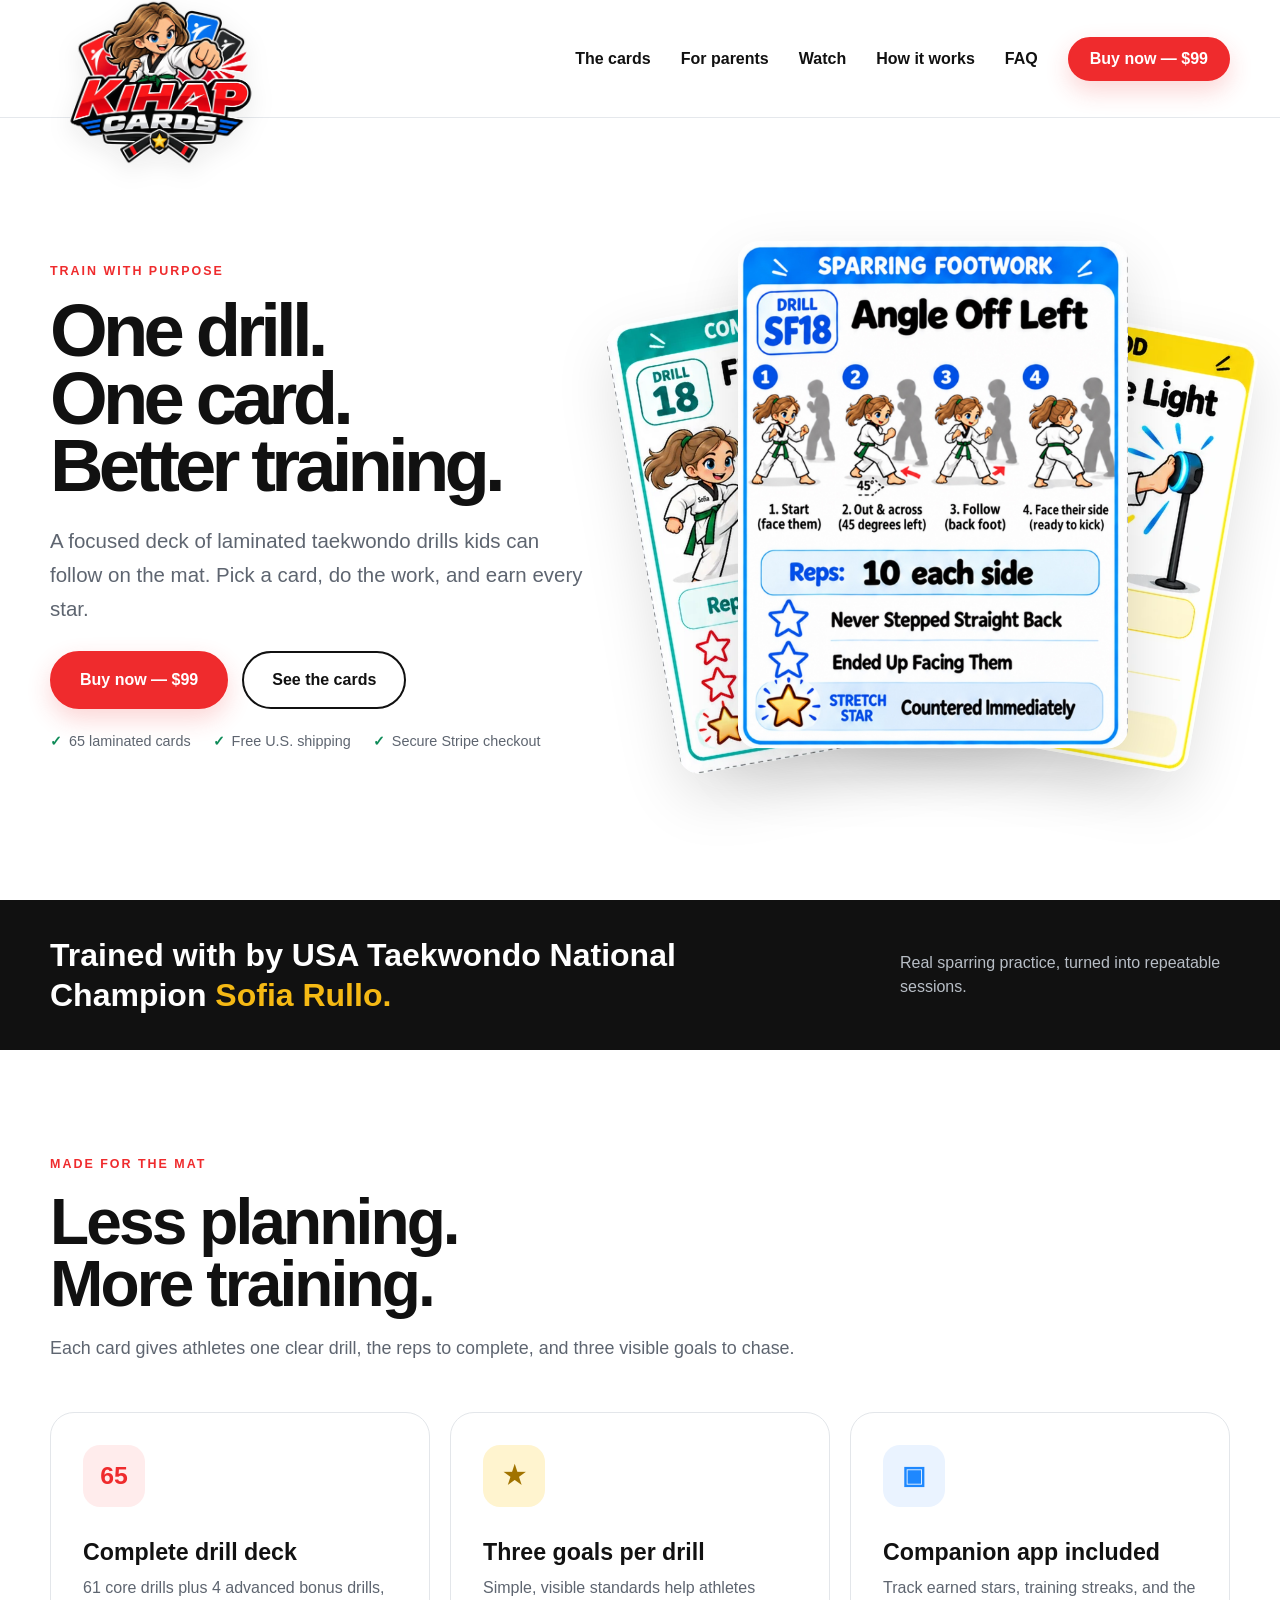
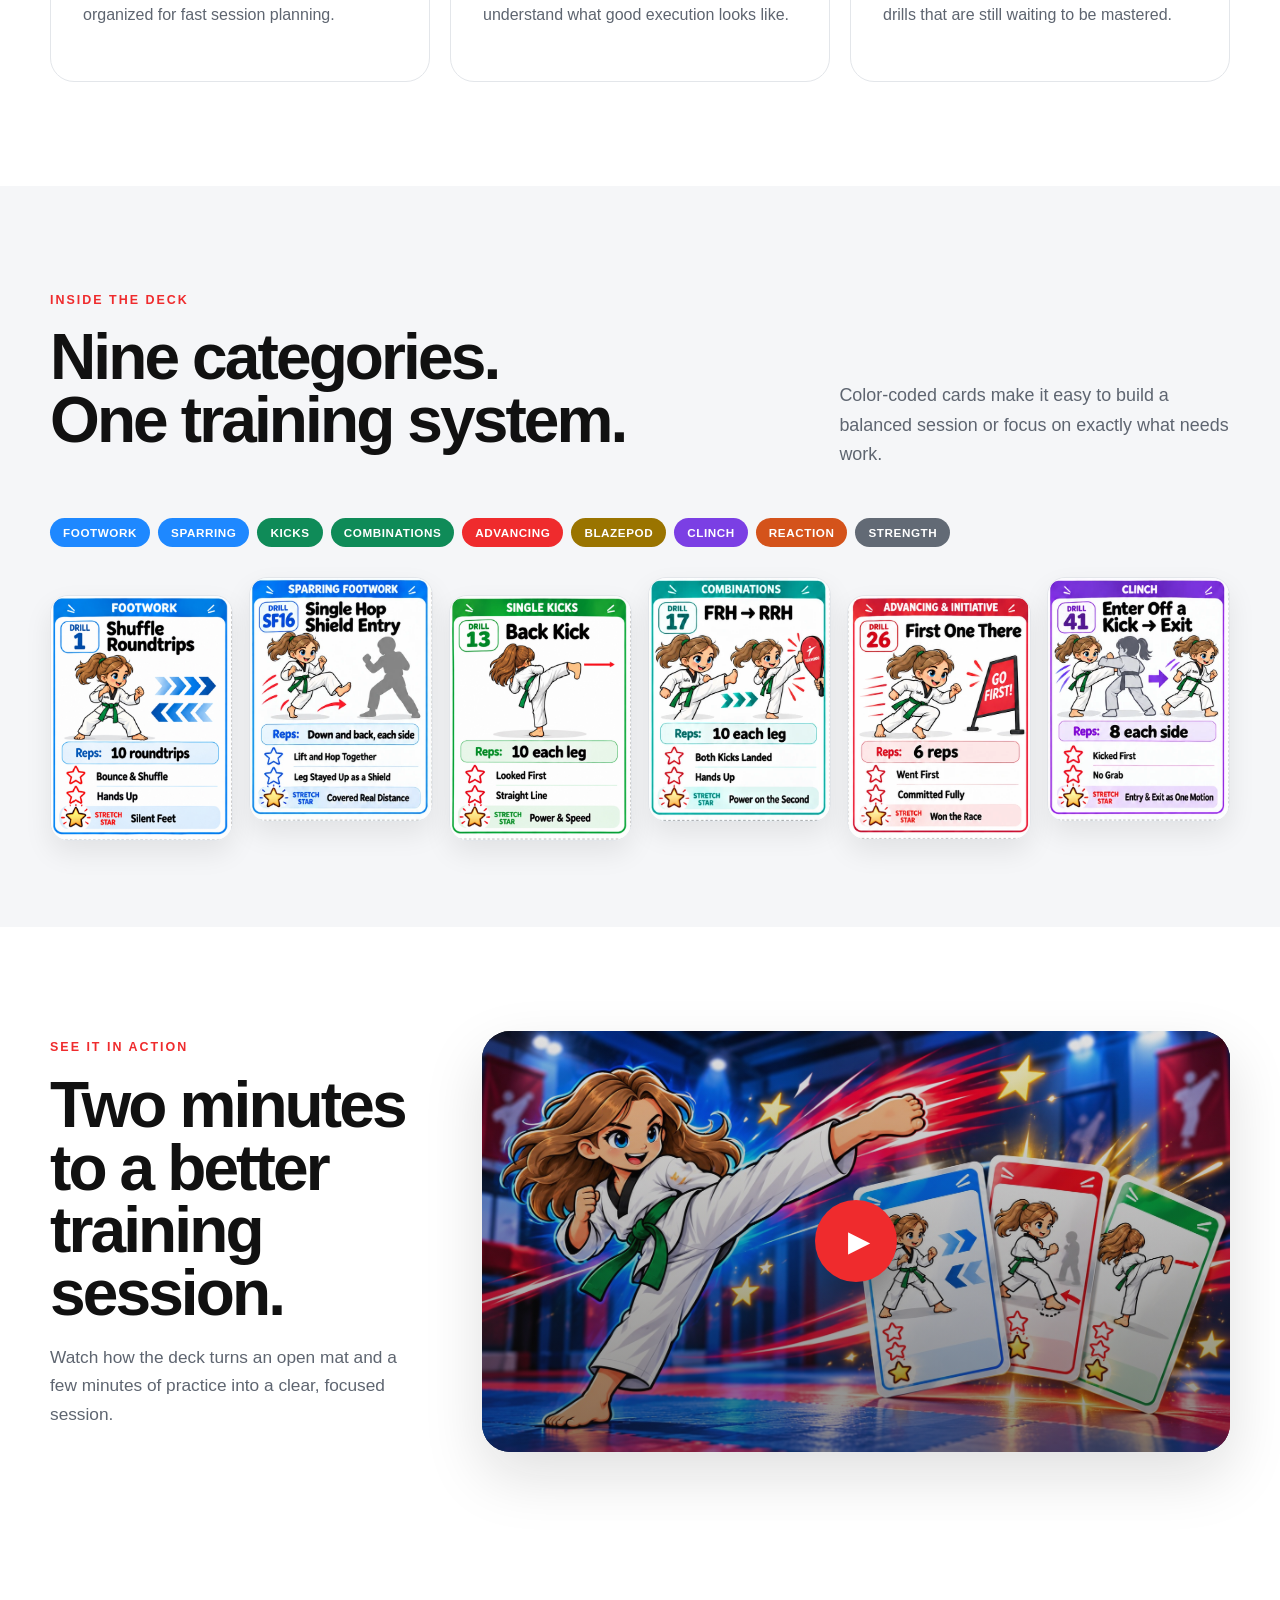
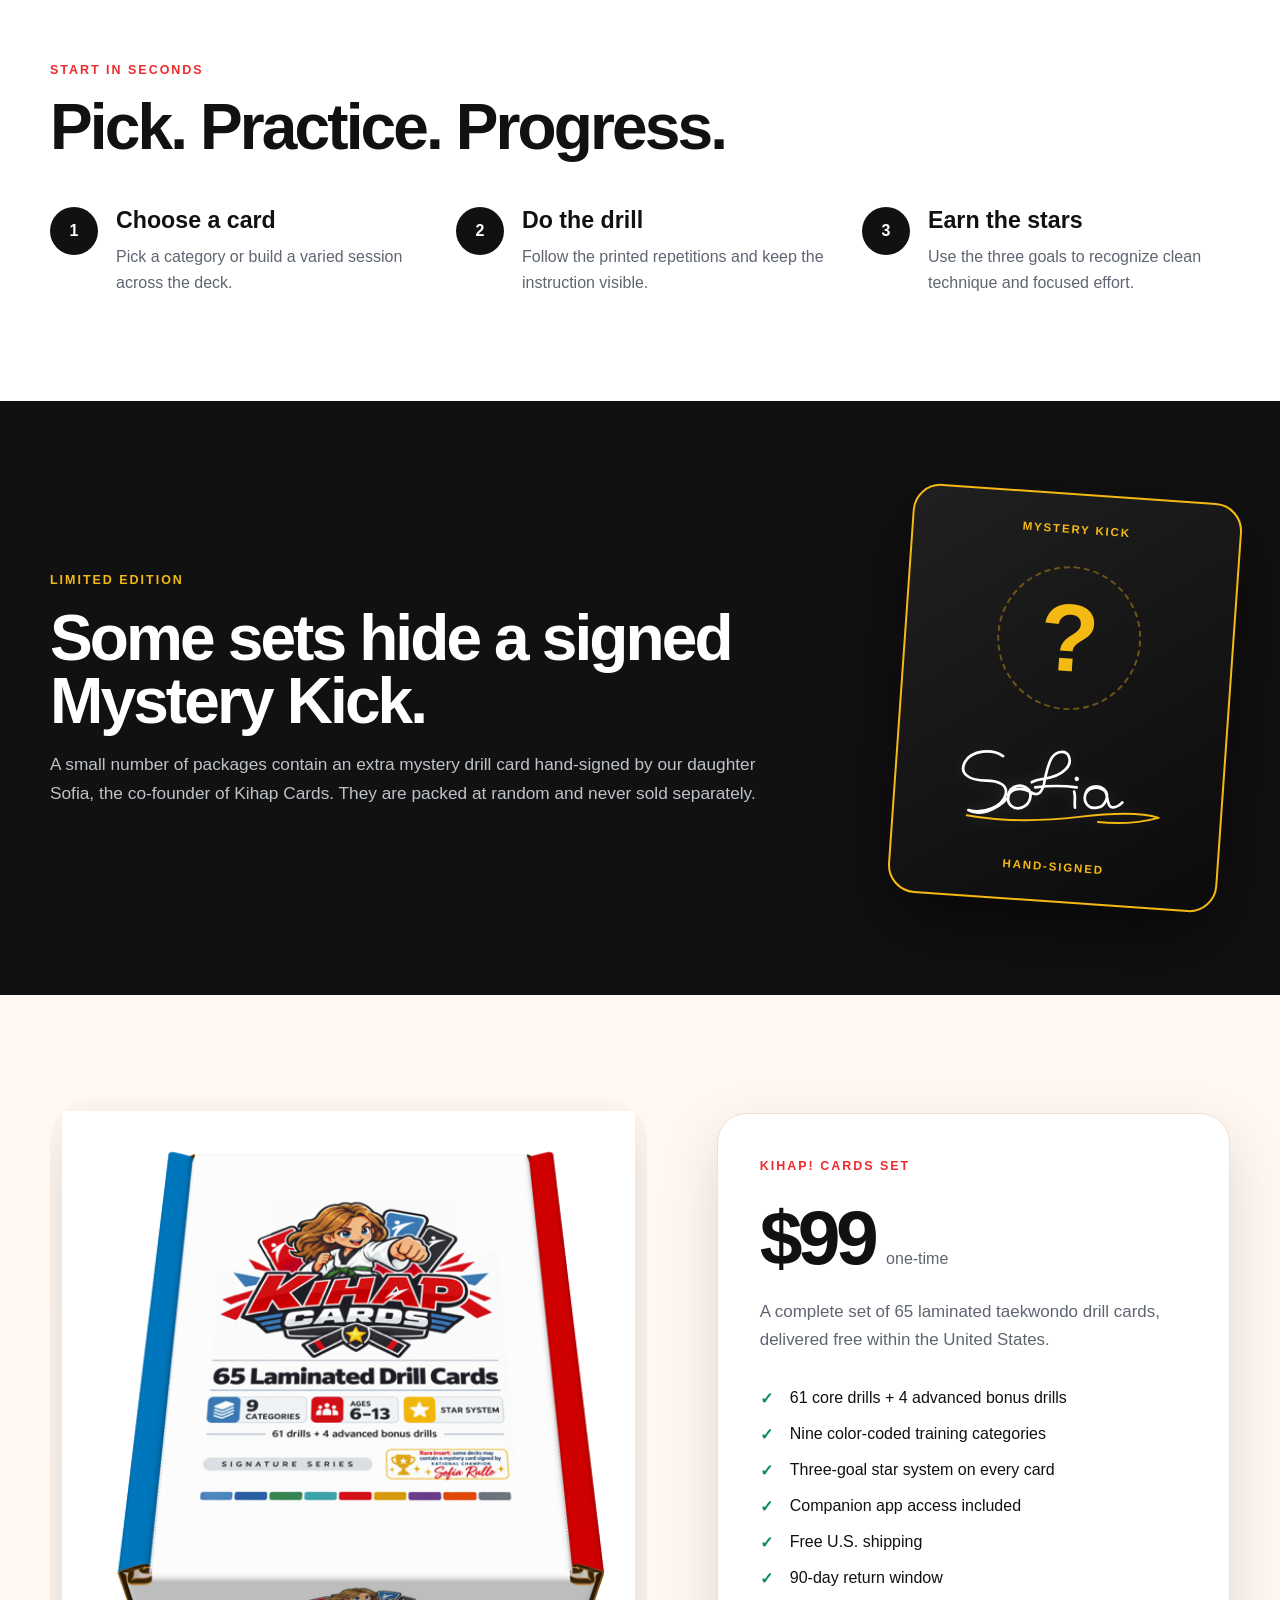
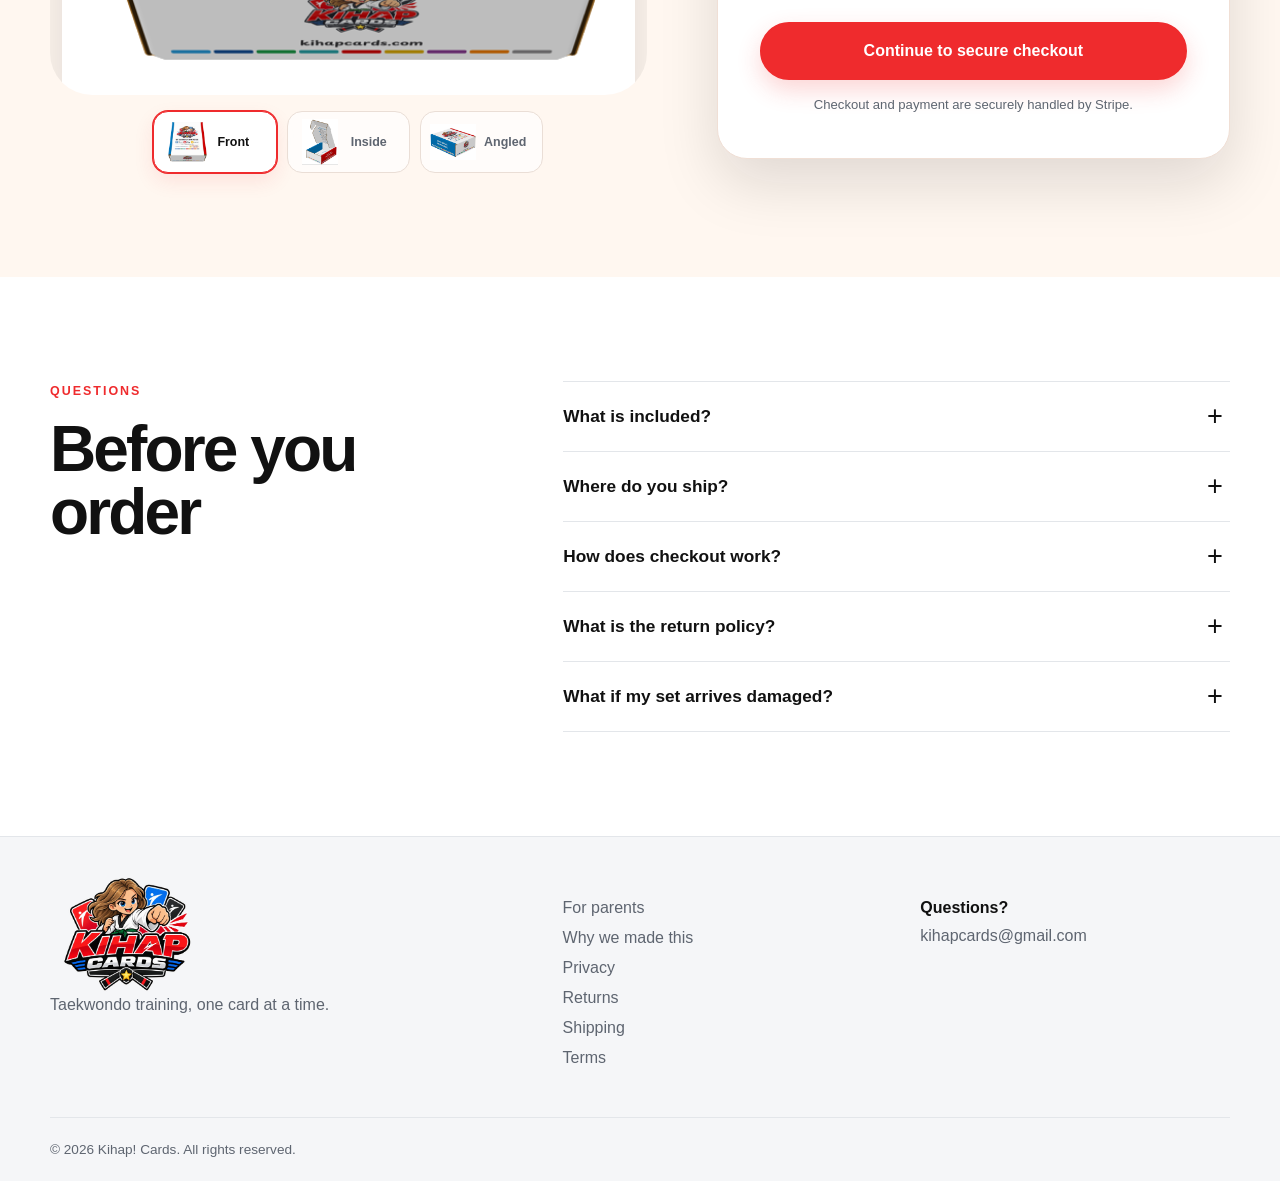
==== commit 5d07c4b6: "Add responsive box gallery to purchase section" ====
--- a/index.html
+++ b/index.html
@@ -16,8 +16,8 @@
   <link rel="icon" type="image/png" sizes="32x32" href="/favicon-32x32.png">
   <link rel="apple-touch-icon" sizes="180x180" href="/apple-touch-icon.png">
   <link rel="manifest" href="/site.webmanifest">
-  <link rel="stylesheet" href="/styles.css">
-  <script defer src="/site.js?v=hand-signature-1"></script>
+  <link rel="stylesheet" href="/styles.css?v=box-gallery-1">
+  <script defer src="/site.js?v=box-gallery-1"></script>
 </head>
 <body>
   <a class="skip-link" href="#main">Skip to content</a>
@@ -154,10 +154,34 @@
 
     <section id="buy" class="section buy-section">
       <div class="shell buy-grid">
-        <div class="buy-photo">
-          <img src="/assets/card-live.webp" alt="Kihap Cards live sparring drill" loading="lazy">
-          <img src="/assets/card-reaction.webp" alt="Kihap Cards reaction drill" loading="lazy">
-          <img src="/assets/card-strength.webp" alt="Kihap Cards strength drill" loading="lazy">
+        <div class="box-gallery" data-box-gallery role="region" aria-roledescription="carousel" aria-label="Kihap Cards box views" tabindex="0">
+          <div class="box-gallery-stage" data-box-stage>
+            <div class="box-gallery-track">
+              <figure class="box-gallery-slide is-active" data-box-slide role="group" aria-roledescription="slide" aria-label="1 of 3 — Front view" aria-hidden="false">
+                <img src="/assets/box-render-front.png" alt="Kihap Cards box, front view" width="556" height="576" loading="lazy">
+              </figure>
+              <figure class="box-gallery-slide" data-box-slide role="group" aria-roledescription="slide" aria-label="2 of 3 — Inside the box" aria-hidden="true">
+                <img src="/assets/box-render-open.png" alt="Kihap Cards box opened to show the inside" width="517" height="653" loading="lazy">
+              </figure>
+              <figure class="box-gallery-slide" data-box-slide role="group" aria-roledescription="slide" aria-label="3 of 3 — Angled view" aria-hidden="true">
+                <img src="/assets/box-render-angled.png" alt="Kihap Cards box, angled view" width="656" height="511" loading="lazy">
+              </figure>
+            </div>
+          </div>
+          <div class="box-gallery-controls" aria-label="Choose a box view">
+            <button class="box-gallery-button is-active" type="button" data-box-index="0" aria-label="Show front view" aria-current="true">
+              <img src="/assets/box-render-front.png" alt="" width="556" height="576" loading="lazy">
+              <span>Front</span>
+            </button>
+            <button class="box-gallery-button" type="button" data-box-index="1" aria-label="Show inside the box" aria-current="false">
+              <img src="/assets/box-render-open.png" alt="" width="517" height="653" loading="lazy">
+              <span>Inside</span>
+            </button>
+            <button class="box-gallery-button" type="button" data-box-index="2" aria-label="Show angled view" aria-current="false">
+              <img src="/assets/box-render-angled.png" alt="" width="656" height="511" loading="lazy">
+              <span>Angled</span>
+            </button>
+          </div>
         </div>
         <div class="buy-card">
           <p class="eyebrow">Kihap! Cards set</p>
--- a/styles.css
+++ b/styles.css
@@ -9,13 +9,15 @@
 .video-section{background:#fff}.video-grid{display:grid;grid-template-columns:.65fr 1.35fr;gap:72px;align-items:center}.video-grid>div:first-child p:last-child{color:var(--muted);font-size:1.08rem}.video-placeholder{position:relative;aspect-ratio:16/9;overflow:hidden;border-radius:28px;background:#111;box-shadow:var(--shadow)}.video-placeholder>img{width:100%;height:100%;object-fit:cover}.video-shade{position:absolute;inset:0;background:linear-gradient(rgba(17,17,17,.12),rgba(17,17,17,.5))}.play-button{position:absolute;left:50%;top:50%;transform:translate(-50%,-50%);width:82px;height:82px;border:0;border-radius:50%;background:var(--red);color:#fff;font-size:1.8rem;cursor:pointer;box-shadow:0 14px 35px rgba(0,0,0,.3)}.play-button:hover{background:var(--red-dark)}.play-button span{display:block;margin-left:5px}.video-placeholder p{display:none;position:absolute;left:20px;right:20px;bottom:16px;margin:0;padding:10px 14px;border-radius:10px;background:rgba(17,17,17,.8);color:#fff;text-align:center;font-size:.85rem}.video-placeholder p.is-visible{display:block}.video-placeholder iframe{width:100%;height:100%;border:0}
 .steps{list-style:none;padding:0;margin:0;display:grid;grid-template-columns:repeat(3,1fr);gap:38px}.steps li{display:flex;gap:18px}.steps li>span{flex:0 0 48px;width:48px;height:48px;display:grid;place-items:center;border-radius:50%;background:var(--ink);color:#fff;font-weight:900}.steps p{margin-bottom:0;color:var(--muted)}
 .mystery-section{padding-block:92px;background:var(--ink);color:#fff;overflow:hidden}.mystery-inner{display:grid;grid-template-columns:1fr 330px;align-items:center;gap:100px}.mystery-inner>div:first-child{max-width:720px}.mystery-inner p:not(.eyebrow){color:#bec3ca;font-size:1.08rem}.eyebrow-gold{color:var(--gold)}.mystery-card{min-height:410px;padding:28px;border:2px solid var(--gold);border-radius:28px;background:linear-gradient(145deg,#202020,#0b0b0b);box-shadow:0 28px 70px rgba(0,0,0,.5);display:flex;flex-direction:column;align-items:center;justify-content:space-between;text-align:center;transform:rotate(4deg)}.mystery-card span,.mystery-card small{color:var(--gold);text-transform:uppercase;letter-spacing:.16em;font-size:.72rem;font-weight:900}.mystery-card strong{width:144px;height:144px;display:grid;place-items:center;border:2px dashed #6b5514;border-radius:50%;color:var(--gold);font-size:6rem;line-height:1}.sofia-signature{width:220px;height:auto;overflow:visible;filter:drop-shadow(0 0 8px rgba(255,255,255,.12));transform:rotate(-4deg)}.sofia-signature .signature-stroke{fill:none;stroke:#fff;stroke-width:3.2;stroke-linecap:round;stroke-linejoin:round}.sofia-signature .signature-dot{stroke-width:5}.sofia-signature .signature-flourish{stroke:var(--gold);stroke-width:2.2}.sofia-signature.signature-ready .signature-stroke{stroke-dasharray:1;stroke-dashoffset:1}.sofia-signature.signature-ready.is-signing .signature-stroke-1{animation:signature-write .68s ease-out .05s forwards}.sofia-signature.signature-ready.is-signing .signature-stroke-2{animation:signature-write .46s ease-out .68s forwards}.sofia-signature.signature-ready.is-signing .signature-stroke-3{animation:signature-write .64s ease-out 1.08s forwards}.sofia-signature.signature-ready.is-signing .signature-stroke-4{animation:signature-write .22s ease-out 1.66s forwards}.sofia-signature.signature-ready.is-signing .signature-stroke-5{animation:signature-write .25s ease-out 1.83s forwards}.sofia-signature.signature-ready.is-signing .signature-stroke-6{animation:signature-write .12s ease-out 2.04s forwards}.sofia-signature.signature-ready.is-signing .signature-stroke-7{animation:signature-write .58s ease-out 2.12s forwards}.sofia-signature.signature-ready.is-signing .signature-stroke-8{animation:signature-write .62s ease-out 2.62s forwards}@keyframes signature-write{to{stroke-dashoffset:0}}
-.buy-section{background:#fff7f0}.buy-grid{display:grid;grid-template-columns:1fr .86fr;gap:70px;align-items:center}.buy-photo{position:relative;min-height:590px}.buy-photo img{position:absolute;width:46%;border-radius:18px;box-shadow:var(--shadow)}.buy-photo img:nth-child(1){left:4%;top:2%;transform:rotate(-9deg)}.buy-photo img:nth-child(2){left:42%;top:8%;z-index:2}.buy-photo img:nth-child(3){left:22%;top:31%;transform:rotate(8deg)}.buy-card{padding:42px;border:1px solid #f0dfd5;border-radius:30px;background:#fff;box-shadow:var(--shadow)}.price{display:flex;align-items:baseline;gap:12px;margin-bottom:16px}.price strong{font-family:ui-rounded,"Avenir Next",sans-serif;font-size:clamp(3.7rem,6vw,5.4rem);letter-spacing:-.06em}.price span{color:var(--muted)}.buy-summary{color:var(--muted);font-size:1.06rem}.check-list{padding:0;margin:26px 0;list-style:none}.check-list li{position:relative;padding:9px 0 9px 30px}.check-list li::before{content:"✓";position:absolute;left:0;color:var(--green);font-weight:900}.checkout-note{margin:14px 0 0;text-align:center;color:var(--muted);font-size:.82rem}.test-notice{margin:16px 0 0;padding:13px 15px;border-radius:12px;background:#fff4cf;color:#684e00;font-size:.82rem;line-height:1.45}
+.buy-section{background:#fff7f0}.buy-grid{display:grid;grid-template-columns:1fr .86fr;gap:70px;align-items:center}.box-gallery{min-width:0;outline:none}.box-gallery:focus-visible{outline:3px solid rgba(30,136,255,.45);outline-offset:6px;border-radius:32px}.box-gallery-stage{position:relative;width:min(620px,100%);aspect-ratio:1/1;margin-inline:auto;overflow:hidden;border-radius:42px;background:radial-gradient(circle at 50% 48%,rgba(255,255,255,.96) 0,rgba(255,255,255,.65) 44%,rgba(255,247,240,0) 72%)}.box-gallery-track{position:relative;width:100%;height:100%}.box-gallery-slide{position:absolute;inset:0;display:grid;place-items:center;margin:0;opacity:0;visibility:hidden;transform:translateY(8px) scale(.985);transition:opacity .3s ease,transform .3s ease,visibility 0s linear .3s}.box-gallery-slide.is-active{opacity:1;visibility:visible;transform:none;transition-delay:0s}.box-gallery-slide img{width:100%;height:100%;padding:12px;object-fit:contain;filter:drop-shadow(0 22px 28px rgba(17,17,17,.14))}.box-gallery-controls{display:grid;grid-template-columns:repeat(3,minmax(0,1fr));gap:10px;width:min(390px,100%);margin:16px auto 0}.box-gallery-button{display:flex;align-items:center;gap:8px;min-width:0;min-height:62px;padding:7px 9px;border:1px solid #eaded6;border-radius:15px;background:rgba(255,255,255,.7);color:var(--muted);cursor:pointer;text-align:left;transition:border-color .18s ease,box-shadow .18s ease,background .18s ease,transform .18s ease}.box-gallery-button:hover{transform:translateY(-1px);background:#fff}.box-gallery-button.is-active{border-color:var(--red);background:#fff;box-shadow:0 0 0 1px var(--red),0 8px 20px rgba(239,43,45,.1);color:var(--ink)}.box-gallery-button img{flex:0 0 46px;width:46px;height:46px;object-fit:contain}.box-gallery-button span{overflow:hidden;font-size:.78rem;font-weight:800;text-overflow:ellipsis;white-space:nowrap}.buy-card{padding:42px;border:1px solid #f0dfd5;border-radius:30px;background:#fff;box-shadow:var(--shadow)}.price{display:flex;align-items:baseline;gap:12px;margin-bottom:16px}.price strong{font-family:ui-rounded,"Avenir Next",sans-serif;font-size:clamp(3.7rem,6vw,5.4rem);letter-spacing:-.06em}.price span{color:var(--muted)}.buy-summary{color:var(--muted);font-size:1.06rem}.check-list{padding:0;margin:26px 0;list-style:none}.check-list li{position:relative;padding:9px 0 9px 30px}.check-list li::before{content:"✓";position:absolute;left:0;color:var(--green);font-weight:900}.checkout-note{margin:14px 0 0;text-align:center;color:var(--muted);font-size:.82rem}.test-notice{margin:16px 0 0;padding:13px 15px;border-radius:12px;background:#fff4cf;color:#684e00;font-size:.82rem;line-height:1.45}
 .faq-section{display:grid;grid-template-columns:.65fr 1fr;gap:80px;align-items:start}.faq-list{border-top:1px solid var(--line)}.faq-list details{border-bottom:1px solid var(--line)}.faq-list summary{position:relative;padding:24px 44px 24px 0;cursor:pointer;list-style:none;font-weight:850;font-size:1.08rem}.faq-list summary::-webkit-details-marker{display:none}.faq-list summary::after{content:"+";position:absolute;right:7px;top:18px;font-size:1.7rem;font-weight:400}.faq-list details[open] summary::after{content:"−"}.faq-list details p{margin:-5px 40px 24px 0;color:var(--muted)}
 .site-footer{padding-top:62px;background:var(--soft);border-top:1px solid var(--line)}.footer-grid{display:grid;grid-template-columns:1.2fr .8fr .8fr;gap:48px;align-items:start}.footer-grid img{width:145px;margin-top:-22px}.footer-grid p{color:var(--muted)}.footer-grid nav{display:grid;gap:12px}.footer-grid nav a,.footer-contact a{color:var(--muted);text-decoration:none}.footer-grid nav a:hover,.footer-contact a:hover{color:var(--red)}.footer-contact{display:grid;gap:10px}.footer-bottom{margin-top:50px;padding-block:24px;border-top:1px solid var(--line);color:var(--muted);font-size:.85rem}
 .legal-main{padding-block:86px 110px}.legal-header{max-width:820px;margin-bottom:52px}.legal-header h1{font-size:clamp(3rem,7vw,5.7rem)}.legal-updated{color:var(--muted)}.legal-content{max-width:820px}.legal-content h2{margin-top:45px;font-size:1.8rem;letter-spacing:-.02em}.legal-content p,.legal-content li{color:#3f4650;line-height:1.7}.legal-content li+li{margin-top:7px}.legal-content a{color:var(--red-dark)}
 @media(max-width:960px){.site-nav{gap:18px}.hero{min-height:auto;grid-template-columns:1fr;gap:28px;padding-block:64px 58px}.hero-copy{max-width:730px}.hero-art{min-height:480px}.section-heading-wide{grid-template-columns:1fr;gap:8px}.feature-grid{grid-template-columns:1fr}.feature-card{min-height:auto}.card-gallery{grid-template-columns:repeat(3,1fr);row-gap:34px}.video-grid{grid-template-columns:1fr}.steps{grid-template-columns:1fr}.mystery-inner{gap:60px}.buy-grid{grid-template-columns:1fr}.buy-photo{min-height:620px;width:min(660px,100%);margin-inline:auto}.faq-section{grid-template-columns:1fr;gap:10px}}
 @media(max-width:720px){.shell{width:min(100% - 32px,620px)}.section{padding-block:76px}.site-header{height:70px}.brand{width:104px;height:70px}.brand img{width:auto;height:82px}.menu-button{display:block}.site-nav{display:none;position:absolute;left:0;right:0;top:70px;padding:20px;background:#fff;border-bottom:1px solid var(--line);box-shadow:0 18px 34px rgba(17,17,17,.1);flex-direction:column;align-items:stretch;gap:4px}.site-nav.is-open{display:flex}.site-nav a{text-align:center;padding:12px}.hero{gap:20px;padding-top:38px;padding-bottom:46px}h1{font-size:clamp(2.7rem,11vw,3.7rem);margin-bottom:20px}.lede{margin-bottom:24px;font-size:1.05rem}.hero-actions{display:grid;grid-template-columns:1fr 1fr;gap:10px}.hero-actions .button{min-height:54px;padding-inline:14px}.trust-list{margin-top:20px}.hero-art{min-height:330px}.hero-card{width:min(49%,280px);border-radius:13px}.hero-card-center{width:min(56%,320px)}.champion-inner{align-items:flex-start;flex-direction:column;gap:12px;padding-block:30px}.champion-inner span{max-width:none}.card-gallery{grid-template-columns:repeat(2,1fr)}.card-gallery img:nth-child(odd){transform:none}.mystery-inner{grid-template-columns:1fr}.mystery-card{width:min(300px,84vw);margin-inline:auto;min-height:380px}.buy-photo{min-height:440px}.buy-card{padding:28px 22px}.footer-grid{grid-template-columns:1fr;gap:28px}}
 @media(max-width:420px){.hero-art{min-height:290px}.trust-list{display:grid;gap:8px}.buy-photo{min-height:360px}}
+@media(max-width:960px){.box-gallery{width:min(660px,100%);margin-inline:auto}}
+@media(max-width:720px){.box-gallery-stage{aspect-ratio:1/1;overflow-x:auto;overscroll-behavior-x:contain;scroll-snap-type:x mandatory;scrollbar-width:none;-webkit-overflow-scrolling:touch}.box-gallery-stage::-webkit-scrollbar{display:none}.box-gallery-track{display:flex;width:auto;height:100%}.box-gallery-slide,.box-gallery-slide.is-active{position:relative;inset:auto;flex:0 0 100%;opacity:1;visibility:visible;transform:none;transition:none;scroll-snap-align:start;scroll-snap-stop:always}.box-gallery-slide img{padding:6px}.box-gallery-controls{display:flex;justify-content:center;gap:0;margin-top:4px}.box-gallery-button,.box-gallery-button:hover,.box-gallery-button.is-active{position:relative;display:grid;place-items:center;width:44px;min-width:44px;height:44px;min-height:44px;padding:0;border:0;background:transparent;box-shadow:none;transform:none}.box-gallery-button::before{content:"";width:8px;height:8px;border-radius:999px;background:#c5b9b2;transition:width .18s ease,background .18s ease}.box-gallery-button.is-active::before{width:24px;background:var(--red)}.box-gallery-button img,.box-gallery-button span{display:none}}
 @media(prefers-reduced-motion:reduce){html{scroll-behavior:auto}*,*::before,*::after{transition-duration:.01ms!important}}
 
 /* Editorial pages: the drill card becomes the page's visual grammar. */
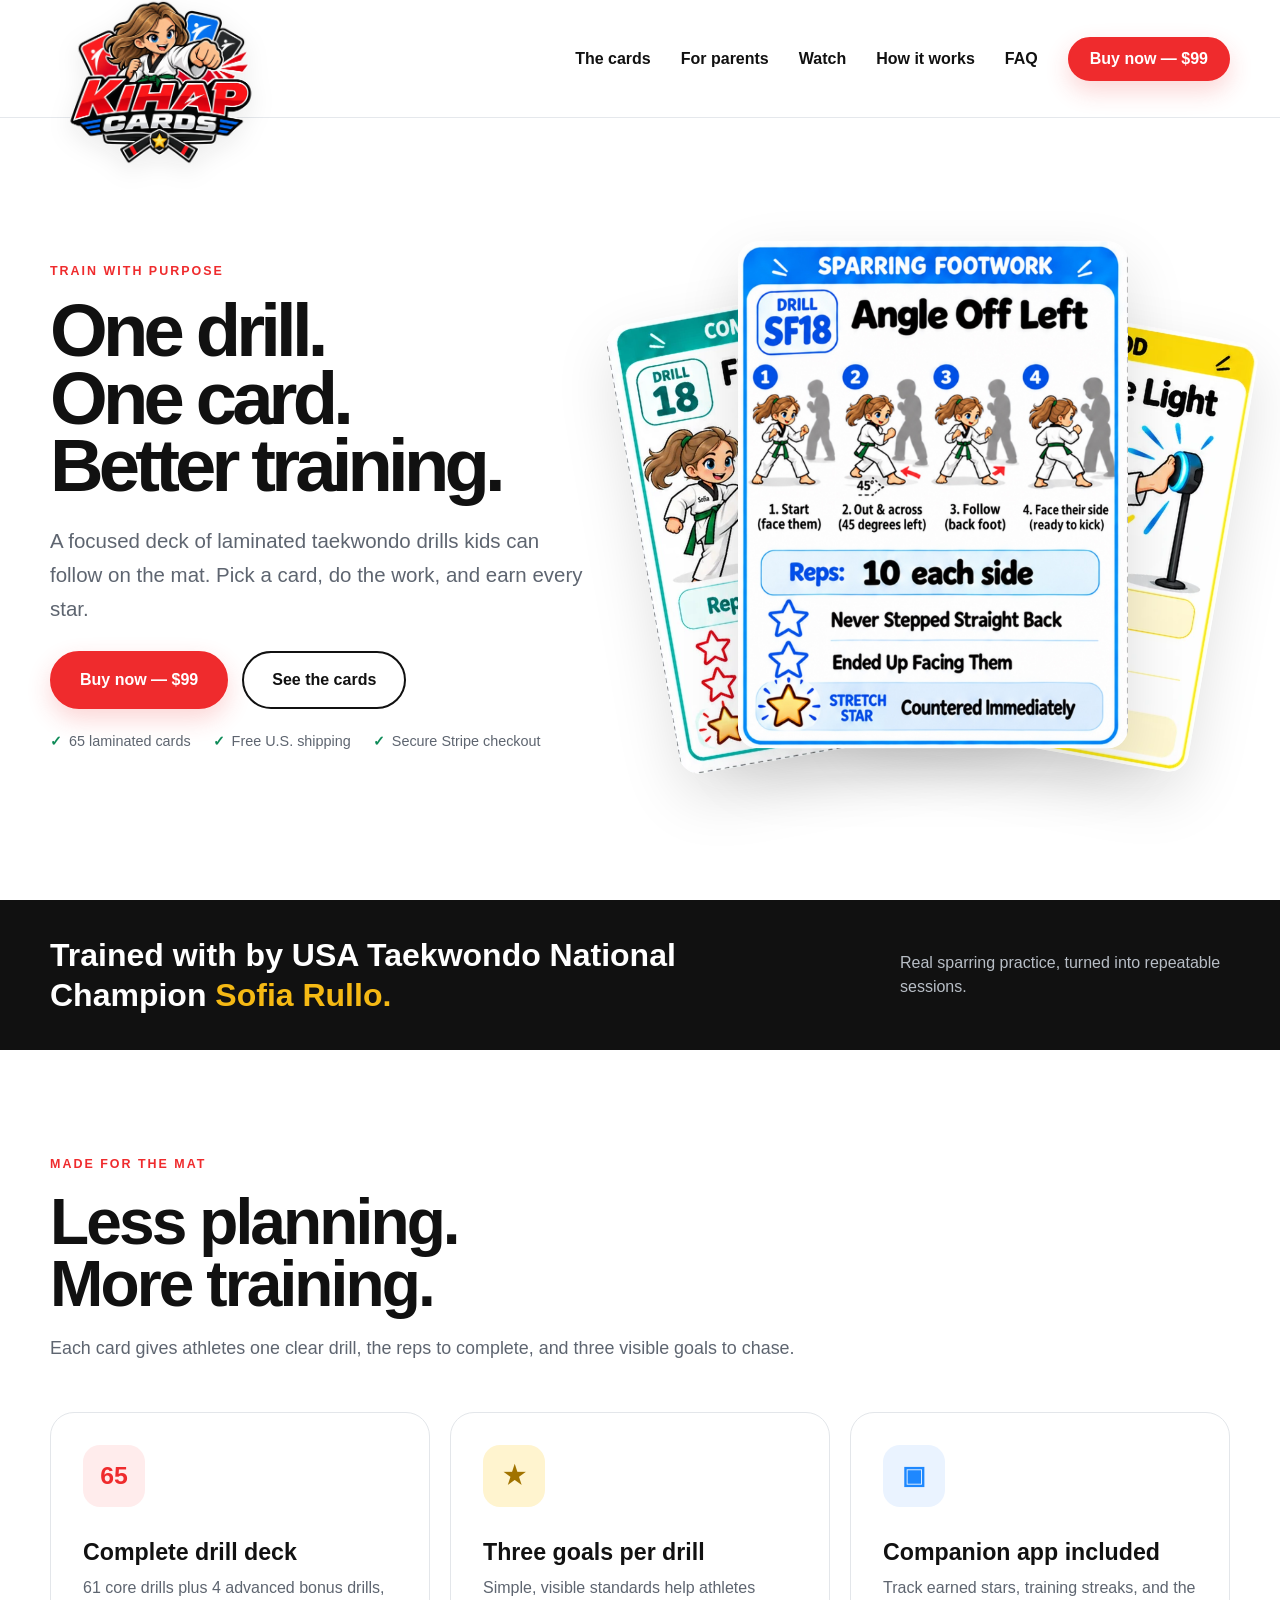
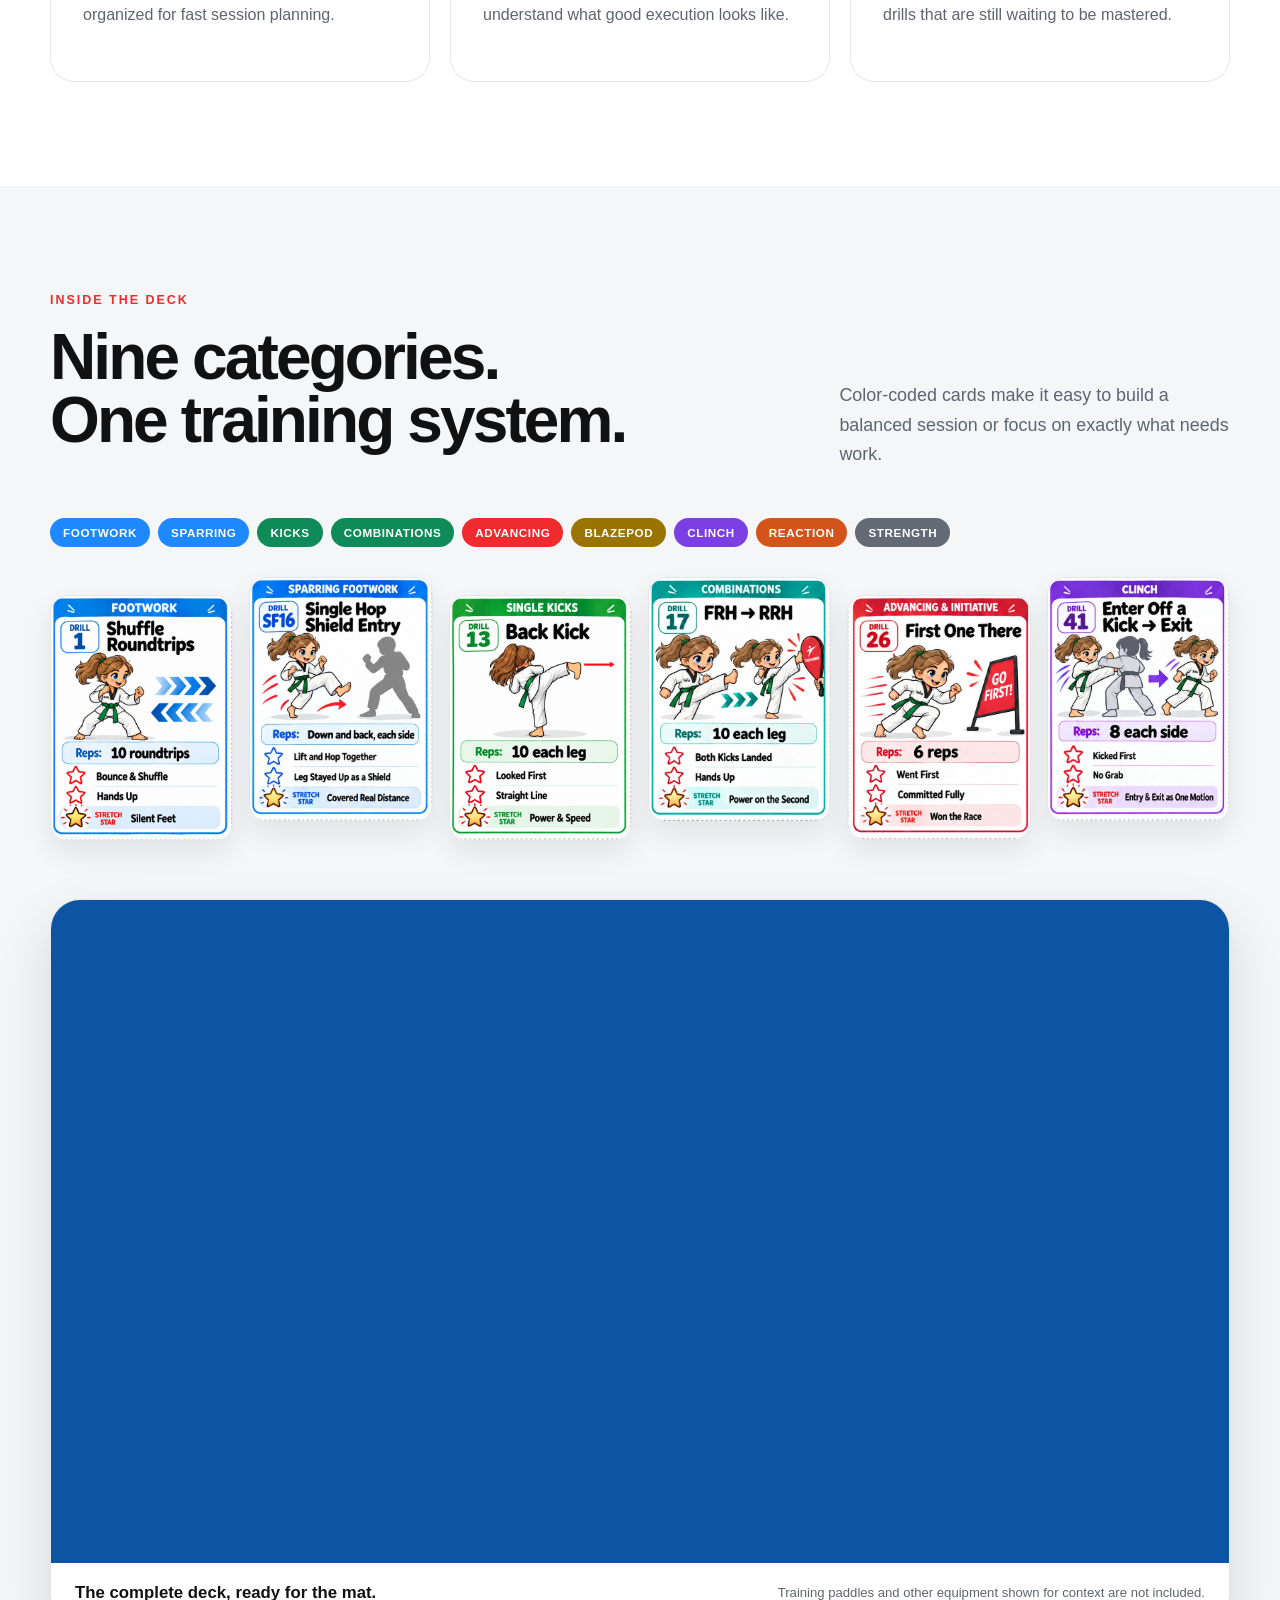
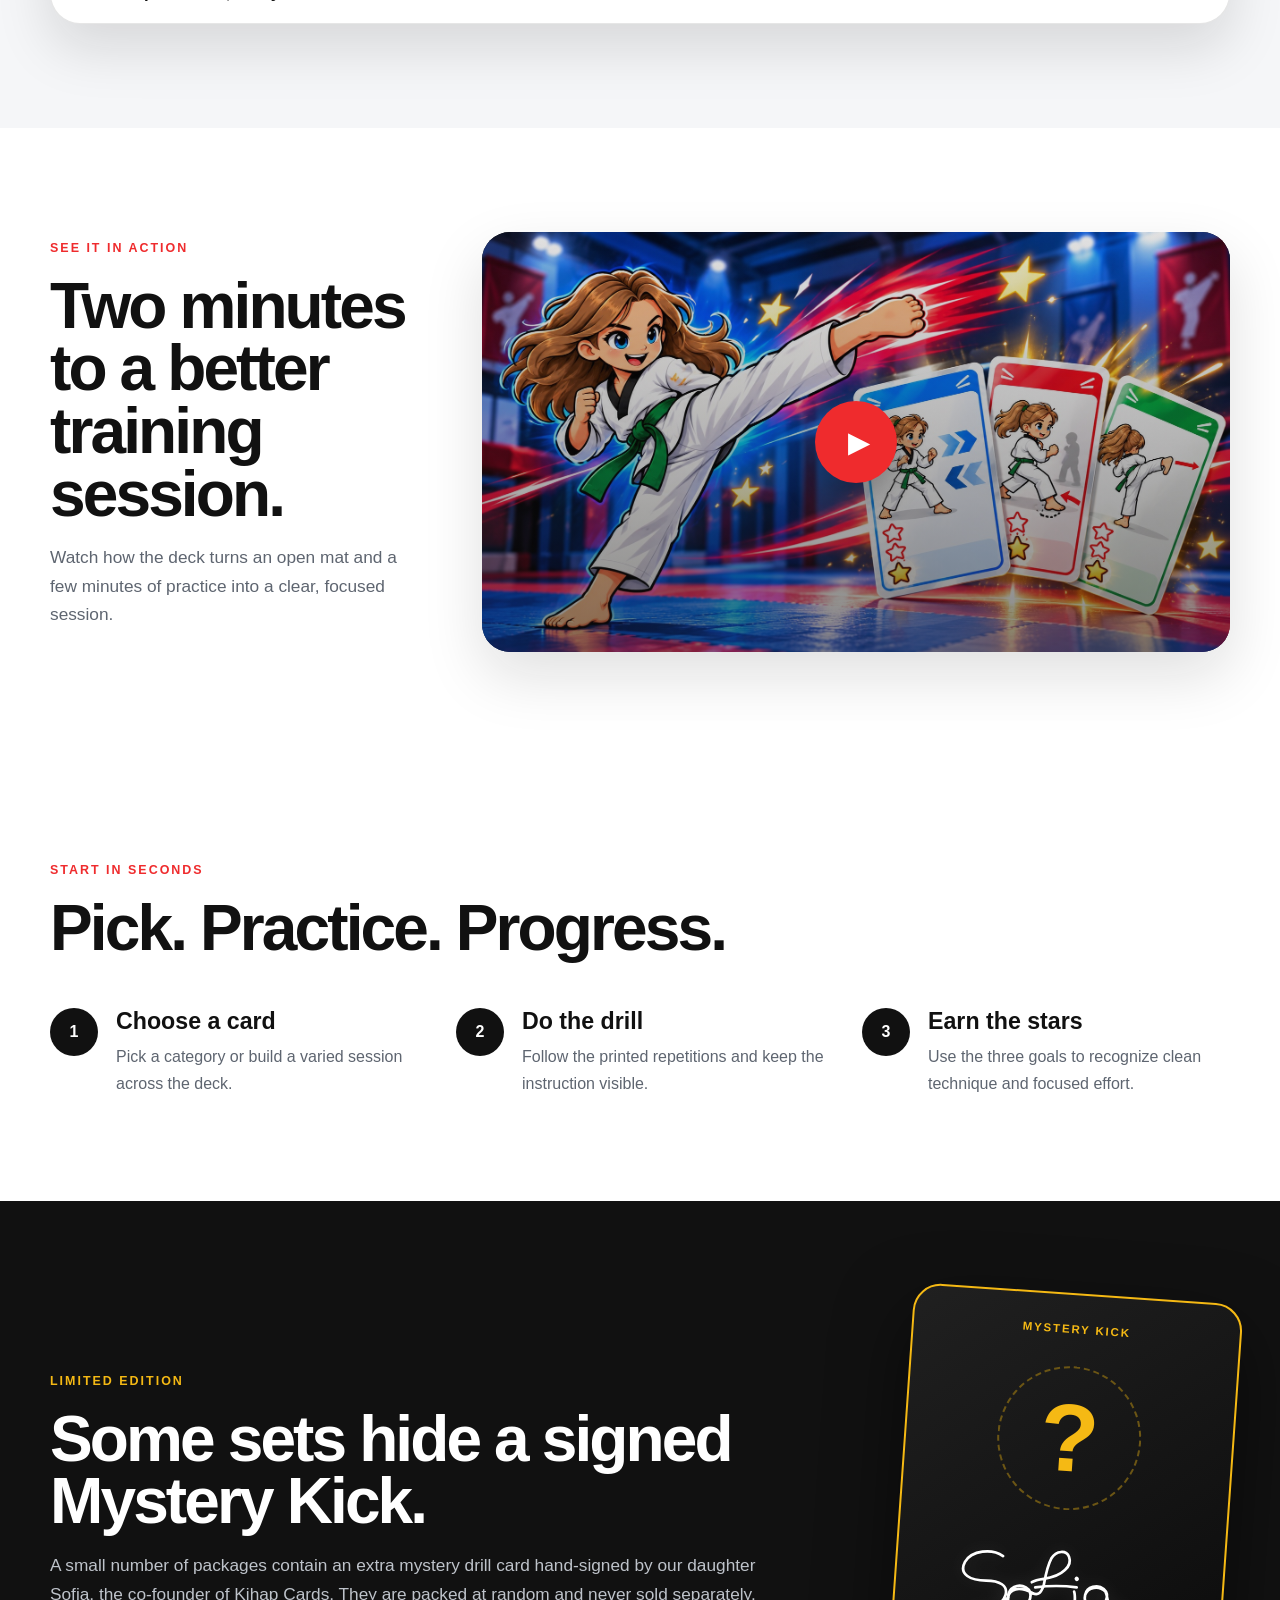
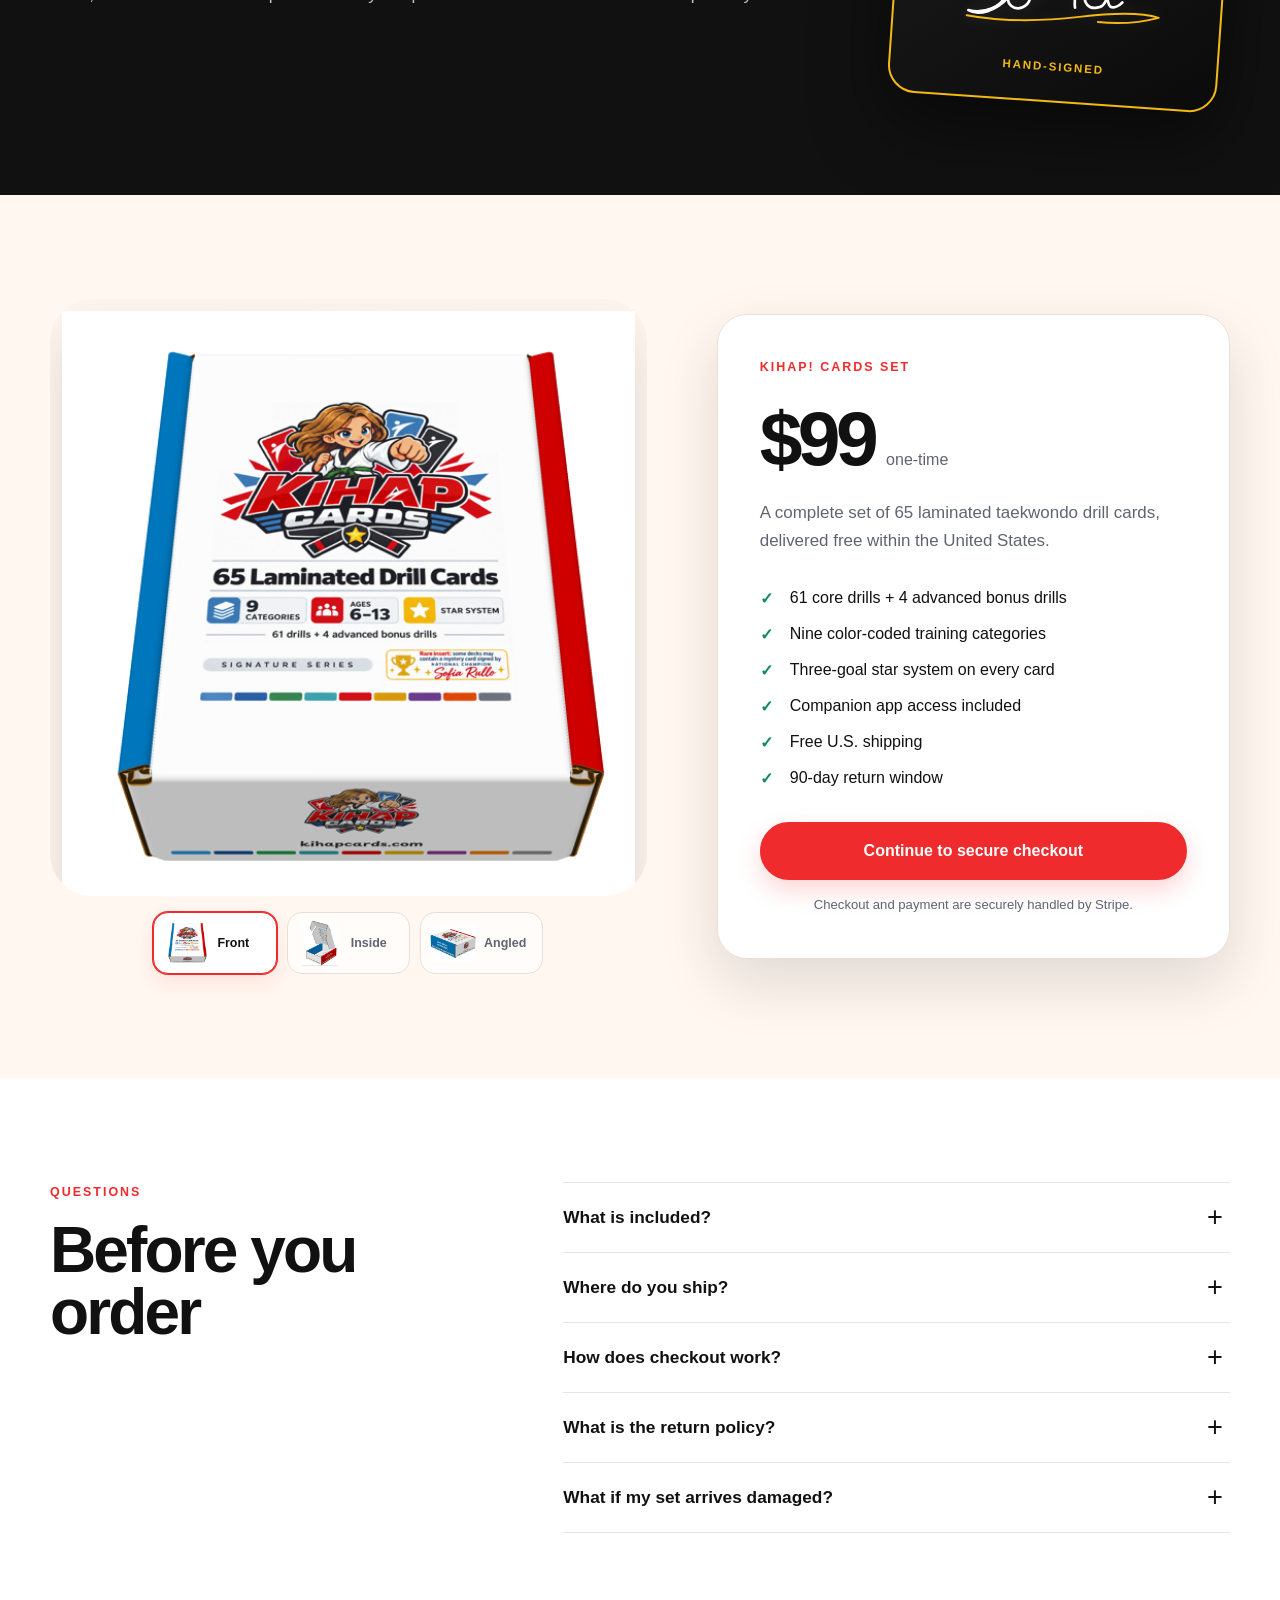
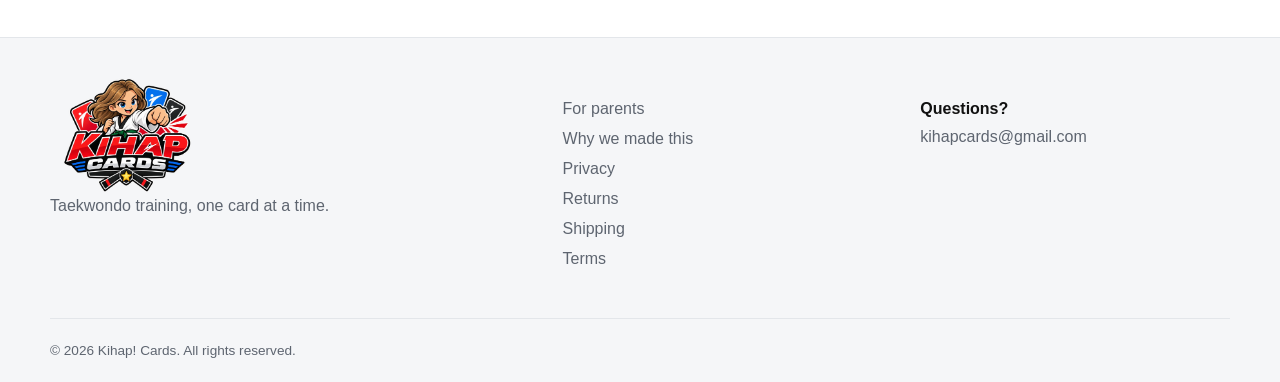
==== commit 8398834c: "Add real deck photo and equipment disclaimer" ====
--- a/index.html
+++ b/index.html
@@ -16,7 +16,7 @@
   <link rel="icon" type="image/png" sizes="32x32" href="/favicon-32x32.png">
   <link rel="apple-touch-icon" sizes="180x180" href="/apple-touch-icon.png">
   <link rel="manifest" href="/site.webmanifest">
-  <link rel="stylesheet" href="/styles.css?v=box-gallery-1">
+  <link rel="stylesheet" href="/styles.css?v=real-photo-1">
   <script defer src="/site.js?v=box-gallery-1"></script>
 </head>
 <body>
@@ -101,6 +101,16 @@
           <img src="/assets/card-advancing.webp" alt="First One There advancing card" loading="lazy">
           <img src="/assets/card-clinch.webp" alt="Enter Off a Kick clinch card" loading="lazy">
         </div>
+        <figure class="real-photo-proof">
+          <picture>
+            <source media="(max-width: 720px)" srcset="/assets/real-deck-mat-960.jpg">
+            <img src="/assets/real-deck-mat-1920.jpg" alt="A thick stack of color-coded Kihap drill cards, a reward tracker, and a logo card on a blue taekwondo mat beside two yellow training paddles" width="1920" height="1440" loading="lazy" decoding="async">
+          </picture>
+          <figcaption>
+            <strong>The complete deck, ready for the mat.</strong>
+            <span>Training paddles and other equipment shown for context are not included.</span>
+          </figcaption>
+        </figure>
       </div>
     </section>
 
@@ -199,7 +209,7 @@
     <section id="faq" class="section shell faq-section" aria-labelledby="faq-title">
       <div class="section-heading"><p class="eyebrow">Questions</p><h2 id="faq-title">Before you order</h2></div>
       <div class="faq-list">
-        <details><summary>What is included?</summary><p>One set includes 61 core drill cards and 4 advanced bonus drill cards across nine training categories.</p></details>
+        <details><summary>What is included?</summary><p>One set includes 61 core drill cards and 4 advanced bonus drill cards across nine training categories. Training paddles and other equipment shown in photographs are not included.</p></details>
         <details><summary>Where do you ship?</summary><p>Checkout is currently configured for United States shipping only. Shipping is included in the $99 price.</p></details>
         <details><summary>How does checkout work?</summary><p>Select Buy Now and you will continue to a secure checkout hosted by Stripe. Kihap! Cards never receives your full payment-card number.</p></details>
         <details><summary>What is the return policy?</summary><p>You may request a return within 90 days after delivery. Sets must be unused or lightly used and complete. The buyer pays return shipping unless the order arrived damaged, defective, or incorrect. See the full <a href="/returns.html">return policy</a>.</p></details>
--- a/styles.css
+++ b/styles.css
@@ -6,6 +6,7 @@
 .champion-band{background:var(--ink);color:#fff}.champion-inner{display:flex;align-items:center;justify-content:space-between;gap:48px;padding-block:35px}.champion-inner p{margin:0;max-width:710px;font-family:ui-rounded,"Avenir Next",sans-serif;font-size:clamp(1.35rem,2.7vw,2rem);font-weight:750;line-height:1.25}.champion-inner strong{color:var(--gold)}.champion-inner span{max-width:330px;color:#b8bec6;line-height:1.5}
 .section-heading{max-width:760px;margin-bottom:48px}.section-heading>p:last-child{margin-bottom:0;color:var(--muted);font-size:1.12rem}.section-heading-wide{max-width:none;display:grid;grid-template-columns:1.3fr .7fr;align-items:end;gap:64px}.feature-grid{display:grid;grid-template-columns:repeat(3,1fr);gap:20px}.feature-card{min-height:270px;padding:32px;border:1px solid var(--line);border-radius:var(--radius);background:#fff}.feature-card p{margin-bottom:0;color:var(--muted)}.feature-number,.feature-icon{display:flex;align-items:center;justify-content:center;width:62px;height:62px;margin-bottom:32px;border-radius:17px;background:#ffecec;color:var(--red);font-size:1.55rem;font-weight:900}.feature-card-yellow .feature-icon{background:#fff4cf;color:#a17300}.feature-card-blue .feature-icon{background:#eaf3ff;color:var(--blue)}
 .cards-section{overflow:hidden;background:var(--soft)}.category-row{display:flex;gap:8px;flex-wrap:wrap;margin-bottom:30px}.category-row span{border-radius:999px;padding:8px 13px;color:#fff;background:var(--ink);font-size:.73rem;font-weight:850;letter-spacing:.05em;text-transform:uppercase}.category-row span:nth-child(1),.category-row span:nth-child(2){background:var(--blue)}.category-row span:nth-child(3),.category-row span:nth-child(4){background:var(--green)}.category-row span:nth-child(5){background:var(--red)}.category-row span:nth-child(6){background:#9a7400}.category-row span:nth-child(7){background:#7b3fe4}.category-row span:nth-child(8){background:#d4531b}.category-row span:nth-child(9){background:#626a75}.card-gallery{display:grid;grid-template-columns:repeat(6,1fr);gap:16px}.card-gallery img{width:100%;border:1px solid var(--line);border-radius:18px;box-shadow:0 12px 28px rgba(17,17,17,.08);transition:transform .2s ease}.card-gallery img:nth-child(odd){transform:translateY(18px)}.card-gallery img:hover{transform:translateY(-4px) rotate(-1deg)}
+.real-photo-proof{margin:76px 0 0;overflow:hidden;border:1px solid rgba(17,17,17,.1);border-radius:30px;background:#fff;box-shadow:0 24px 55px rgba(17,17,17,.13)}.real-photo-proof picture{display:block;aspect-ratio:16/9;overflow:hidden;background:#0d55a2}.real-photo-proof img{width:100%;height:100%;object-fit:cover;object-position:50% 0;filter:saturate(.94) contrast(.98) brightness(1.02)}.real-photo-proof figcaption{display:flex;align-items:center;justify-content:space-between;gap:32px;padding:20px 24px}.real-photo-proof figcaption strong{font-size:1.05rem}.real-photo-proof figcaption span{max-width:520px;color:var(--muted);font-size:.82rem;line-height:1.5;text-align:right}
 .video-section{background:#fff}.video-grid{display:grid;grid-template-columns:.65fr 1.35fr;gap:72px;align-items:center}.video-grid>div:first-child p:last-child{color:var(--muted);font-size:1.08rem}.video-placeholder{position:relative;aspect-ratio:16/9;overflow:hidden;border-radius:28px;background:#111;box-shadow:var(--shadow)}.video-placeholder>img{width:100%;height:100%;object-fit:cover}.video-shade{position:absolute;inset:0;background:linear-gradient(rgba(17,17,17,.12),rgba(17,17,17,.5))}.play-button{position:absolute;left:50%;top:50%;transform:translate(-50%,-50%);width:82px;height:82px;border:0;border-radius:50%;background:var(--red);color:#fff;font-size:1.8rem;cursor:pointer;box-shadow:0 14px 35px rgba(0,0,0,.3)}.play-button:hover{background:var(--red-dark)}.play-button span{display:block;margin-left:5px}.video-placeholder p{display:none;position:absolute;left:20px;right:20px;bottom:16px;margin:0;padding:10px 14px;border-radius:10px;background:rgba(17,17,17,.8);color:#fff;text-align:center;font-size:.85rem}.video-placeholder p.is-visible{display:block}.video-placeholder iframe{width:100%;height:100%;border:0}
 .steps{list-style:none;padding:0;margin:0;display:grid;grid-template-columns:repeat(3,1fr);gap:38px}.steps li{display:flex;gap:18px}.steps li>span{flex:0 0 48px;width:48px;height:48px;display:grid;place-items:center;border-radius:50%;background:var(--ink);color:#fff;font-weight:900}.steps p{margin-bottom:0;color:var(--muted)}
 .mystery-section{padding-block:92px;background:var(--ink);color:#fff;overflow:hidden}.mystery-inner{display:grid;grid-template-columns:1fr 330px;align-items:center;gap:100px}.mystery-inner>div:first-child{max-width:720px}.mystery-inner p:not(.eyebrow){color:#bec3ca;font-size:1.08rem}.eyebrow-gold{color:var(--gold)}.mystery-card{min-height:410px;padding:28px;border:2px solid var(--gold);border-radius:28px;background:linear-gradient(145deg,#202020,#0b0b0b);box-shadow:0 28px 70px rgba(0,0,0,.5);display:flex;flex-direction:column;align-items:center;justify-content:space-between;text-align:center;transform:rotate(4deg)}.mystery-card span,.mystery-card small{color:var(--gold);text-transform:uppercase;letter-spacing:.16em;font-size:.72rem;font-weight:900}.mystery-card strong{width:144px;height:144px;display:grid;place-items:center;border:2px dashed #6b5514;border-radius:50%;color:var(--gold);font-size:6rem;line-height:1}.sofia-signature{width:220px;height:auto;overflow:visible;filter:drop-shadow(0 0 8px rgba(255,255,255,.12));transform:rotate(-4deg)}.sofia-signature .signature-stroke{fill:none;stroke:#fff;stroke-width:3.2;stroke-linecap:round;stroke-linejoin:round}.sofia-signature .signature-dot{stroke-width:5}.sofia-signature .signature-flourish{stroke:var(--gold);stroke-width:2.2}.sofia-signature.signature-ready .signature-stroke{stroke-dasharray:1;stroke-dashoffset:1}.sofia-signature.signature-ready.is-signing .signature-stroke-1{animation:signature-write .68s ease-out .05s forwards}.sofia-signature.signature-ready.is-signing .signature-stroke-2{animation:signature-write .46s ease-out .68s forwards}.sofia-signature.signature-ready.is-signing .signature-stroke-3{animation:signature-write .64s ease-out 1.08s forwards}.sofia-signature.signature-ready.is-signing .signature-stroke-4{animation:signature-write .22s ease-out 1.66s forwards}.sofia-signature.signature-ready.is-signing .signature-stroke-5{animation:signature-write .25s ease-out 1.83s forwards}.sofia-signature.signature-ready.is-signing .signature-stroke-6{animation:signature-write .12s ease-out 2.04s forwards}.sofia-signature.signature-ready.is-signing .signature-stroke-7{animation:signature-write .58s ease-out 2.12s forwards}.sofia-signature.signature-ready.is-signing .signature-stroke-8{animation:signature-write .62s ease-out 2.62s forwards}@keyframes signature-write{to{stroke-dashoffset:0}}
@@ -18,6 +19,7 @@
 @media(max-width:420px){.hero-art{min-height:290px}.trust-list{display:grid;gap:8px}.buy-photo{min-height:360px}}
 @media(max-width:960px){.box-gallery{width:min(660px,100%);margin-inline:auto}}
 @media(max-width:720px){.box-gallery-stage{aspect-ratio:1/1;overflow-x:auto;overscroll-behavior-x:contain;scroll-snap-type:x mandatory;scrollbar-width:none;-webkit-overflow-scrolling:touch}.box-gallery-stage::-webkit-scrollbar{display:none}.box-gallery-track{display:flex;width:auto;height:100%}.box-gallery-slide,.box-gallery-slide.is-active{position:relative;inset:auto;flex:0 0 100%;opacity:1;visibility:visible;transform:none;transition:none;scroll-snap-align:start;scroll-snap-stop:always}.box-gallery-slide img{padding:6px}.box-gallery-controls{display:flex;justify-content:center;gap:0;margin-top:4px}.box-gallery-button,.box-gallery-button:hover,.box-gallery-button.is-active{position:relative;display:grid;place-items:center;width:44px;min-width:44px;height:44px;min-height:44px;padding:0;border:0;background:transparent;box-shadow:none;transform:none}.box-gallery-button::before{content:"";width:8px;height:8px;border-radius:999px;background:#c5b9b2;transition:width .18s ease,background .18s ease}.box-gallery-button.is-active::before{width:24px;background:var(--red)}.box-gallery-button img,.box-gallery-button span{display:none}}
+@media(max-width:720px){.real-photo-proof{margin-top:52px;border-radius:22px}.real-photo-proof picture{aspect-ratio:4/5}.real-photo-proof img{object-position:50% 50%}.real-photo-proof figcaption{align-items:flex-start;flex-direction:column;gap:6px;padding:17px 18px}.real-photo-proof figcaption span{max-width:none;text-align:left}}
 @media(prefers-reduced-motion:reduce){html{scroll-behavior:auto}*,*::before,*::after{transition-duration:.01ms!important}}
 
 /* Editorial pages: the drill card becomes the page's visual grammar. */
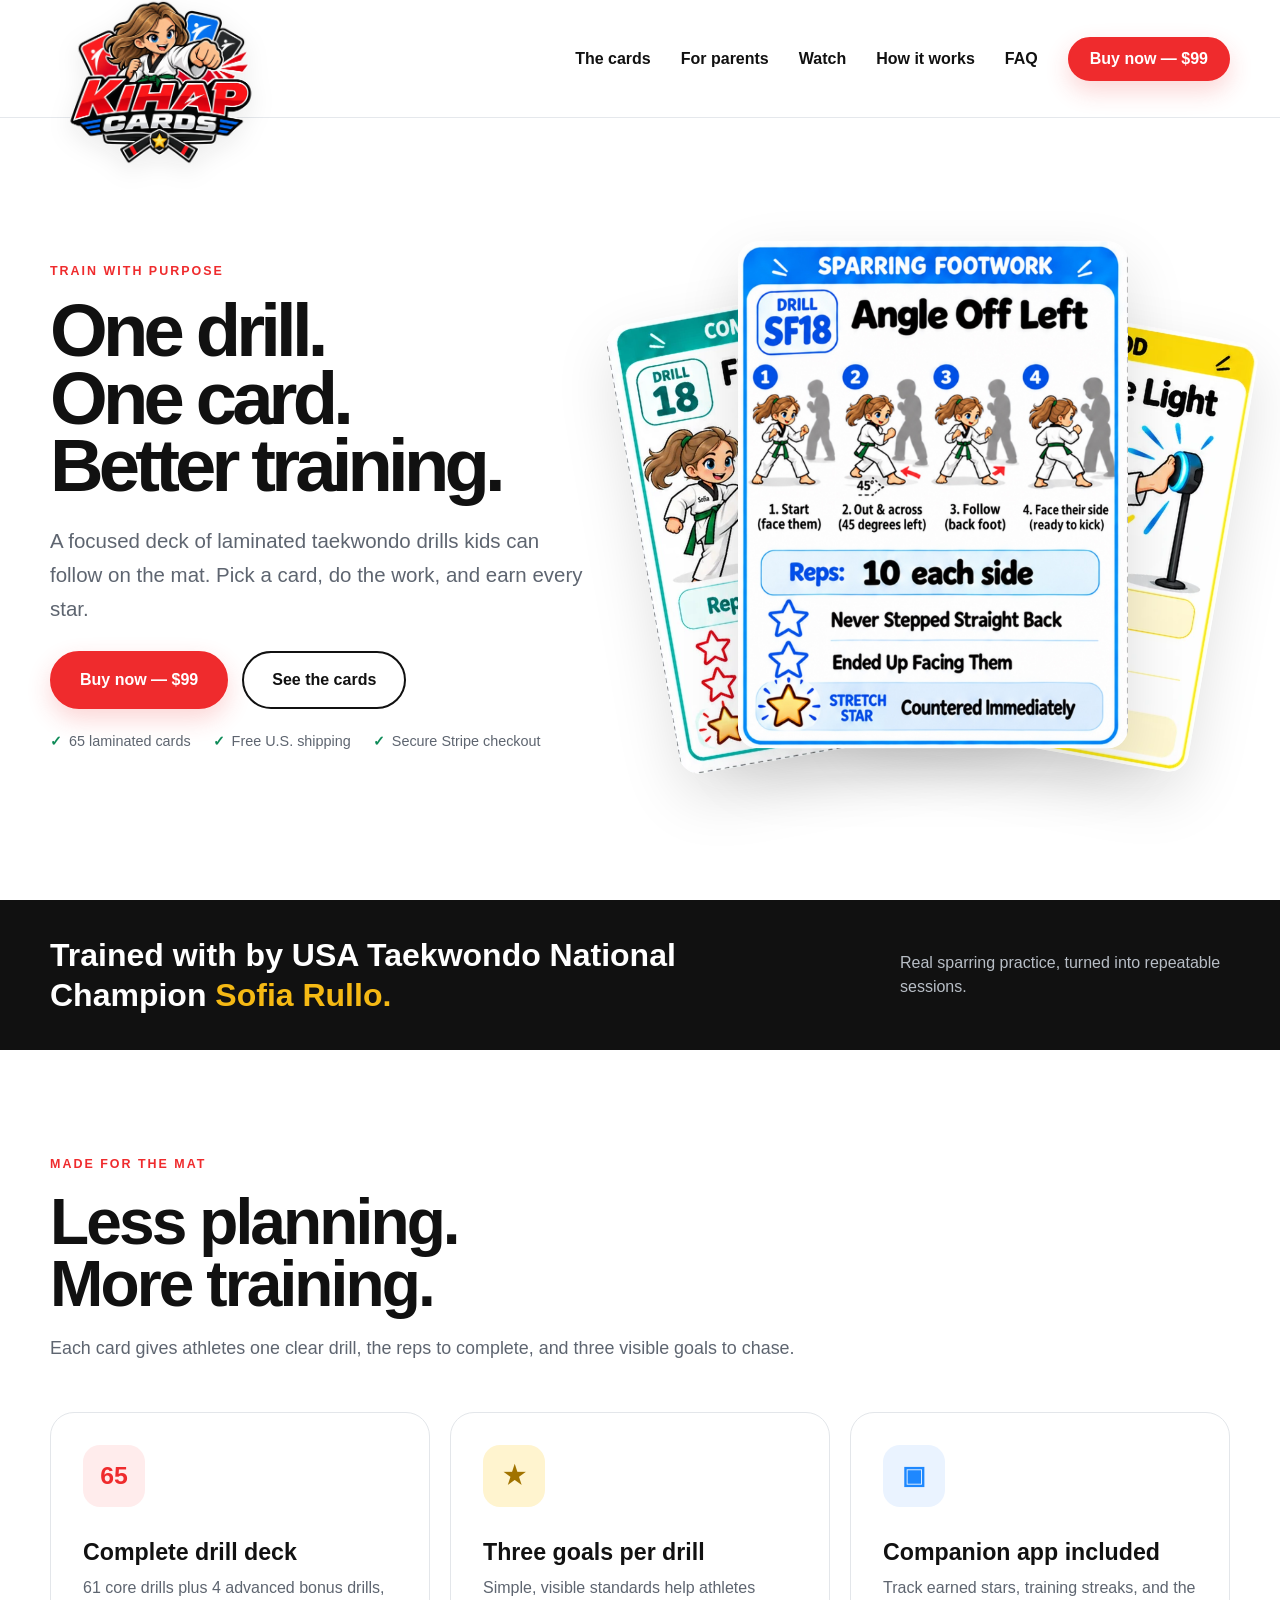
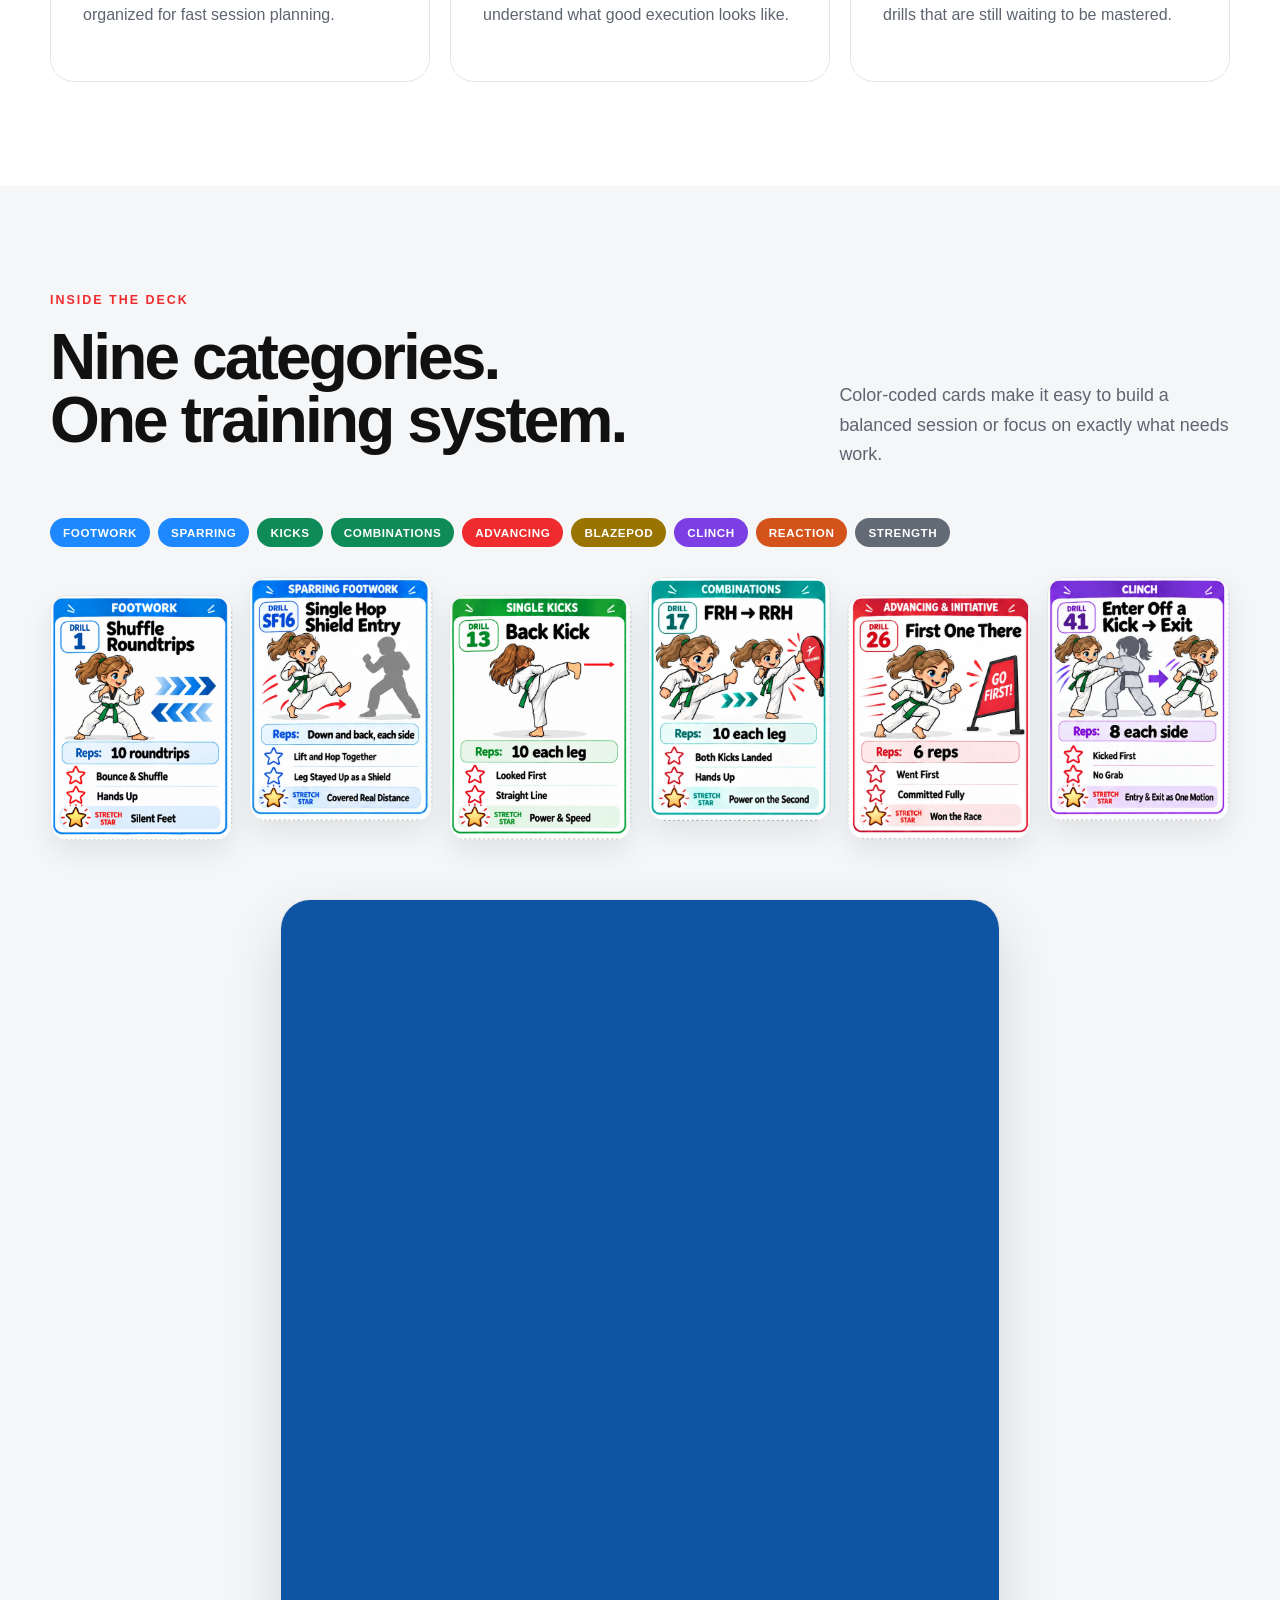
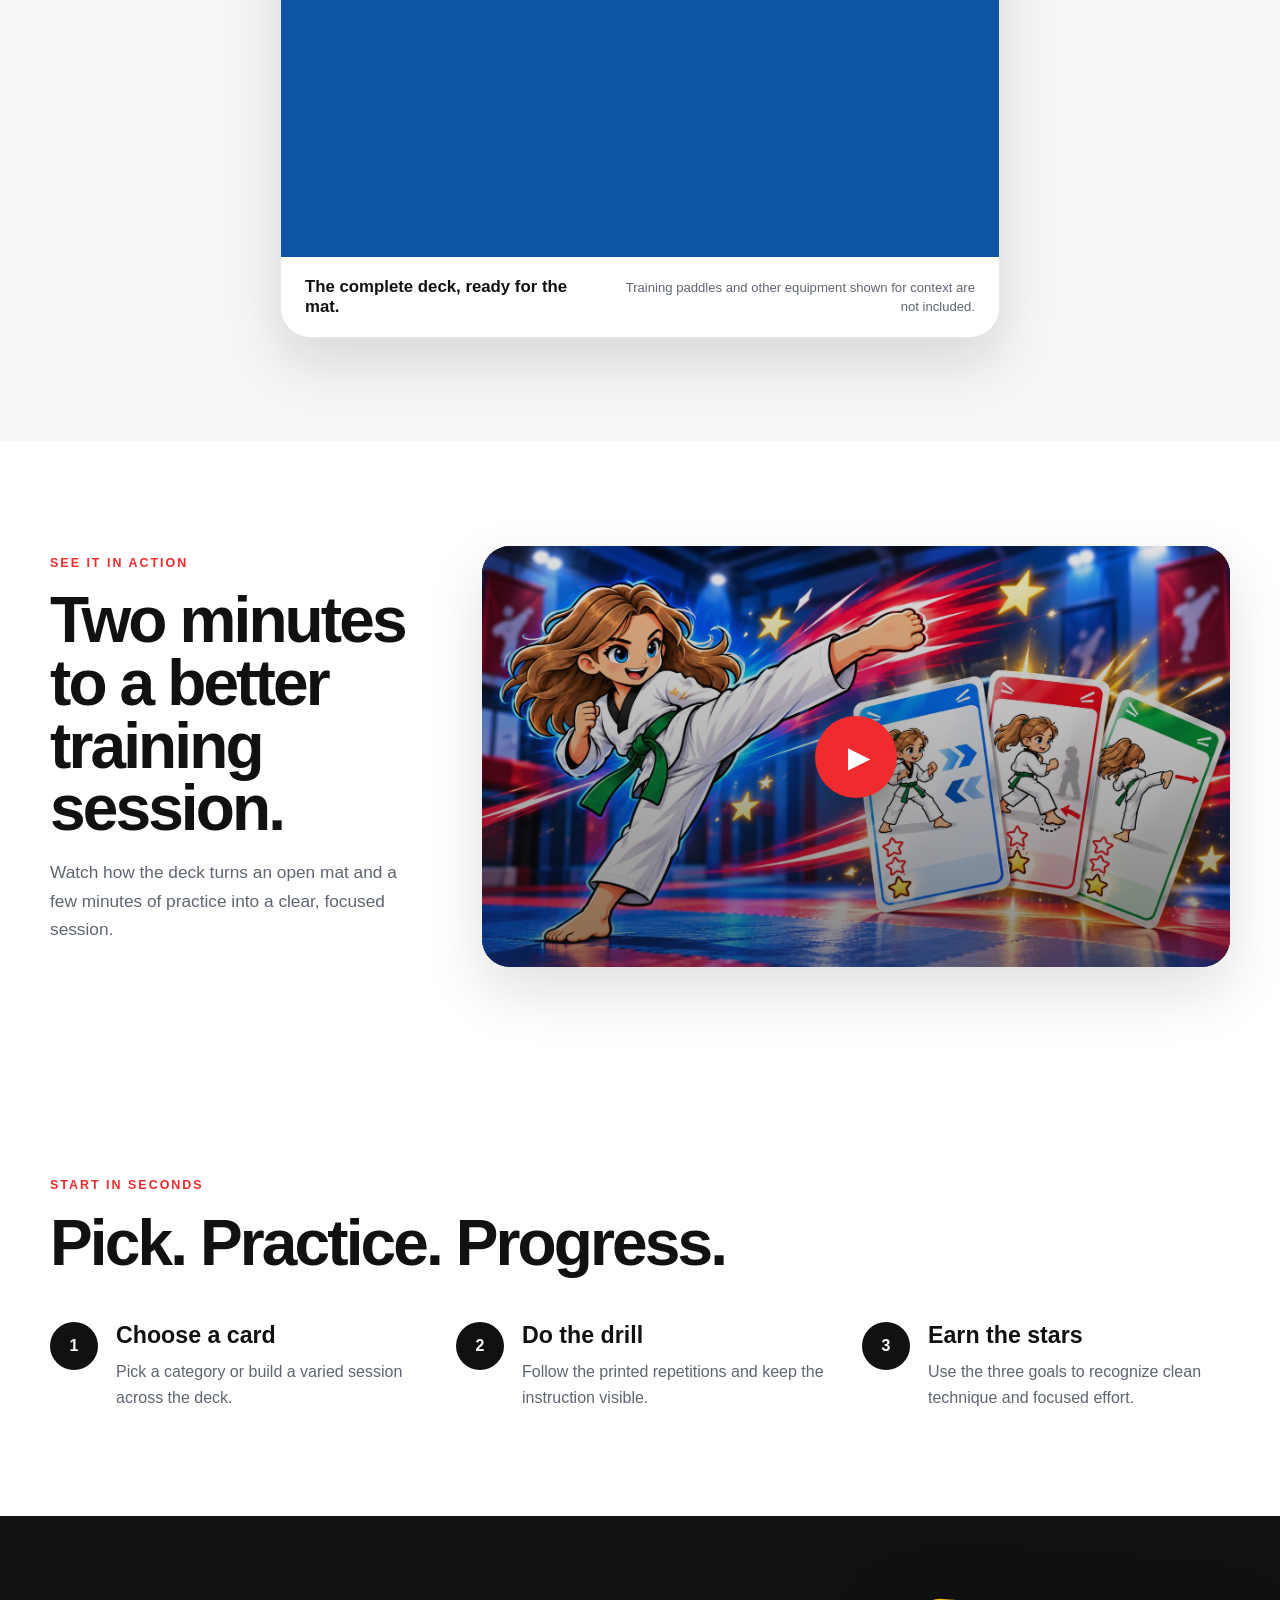
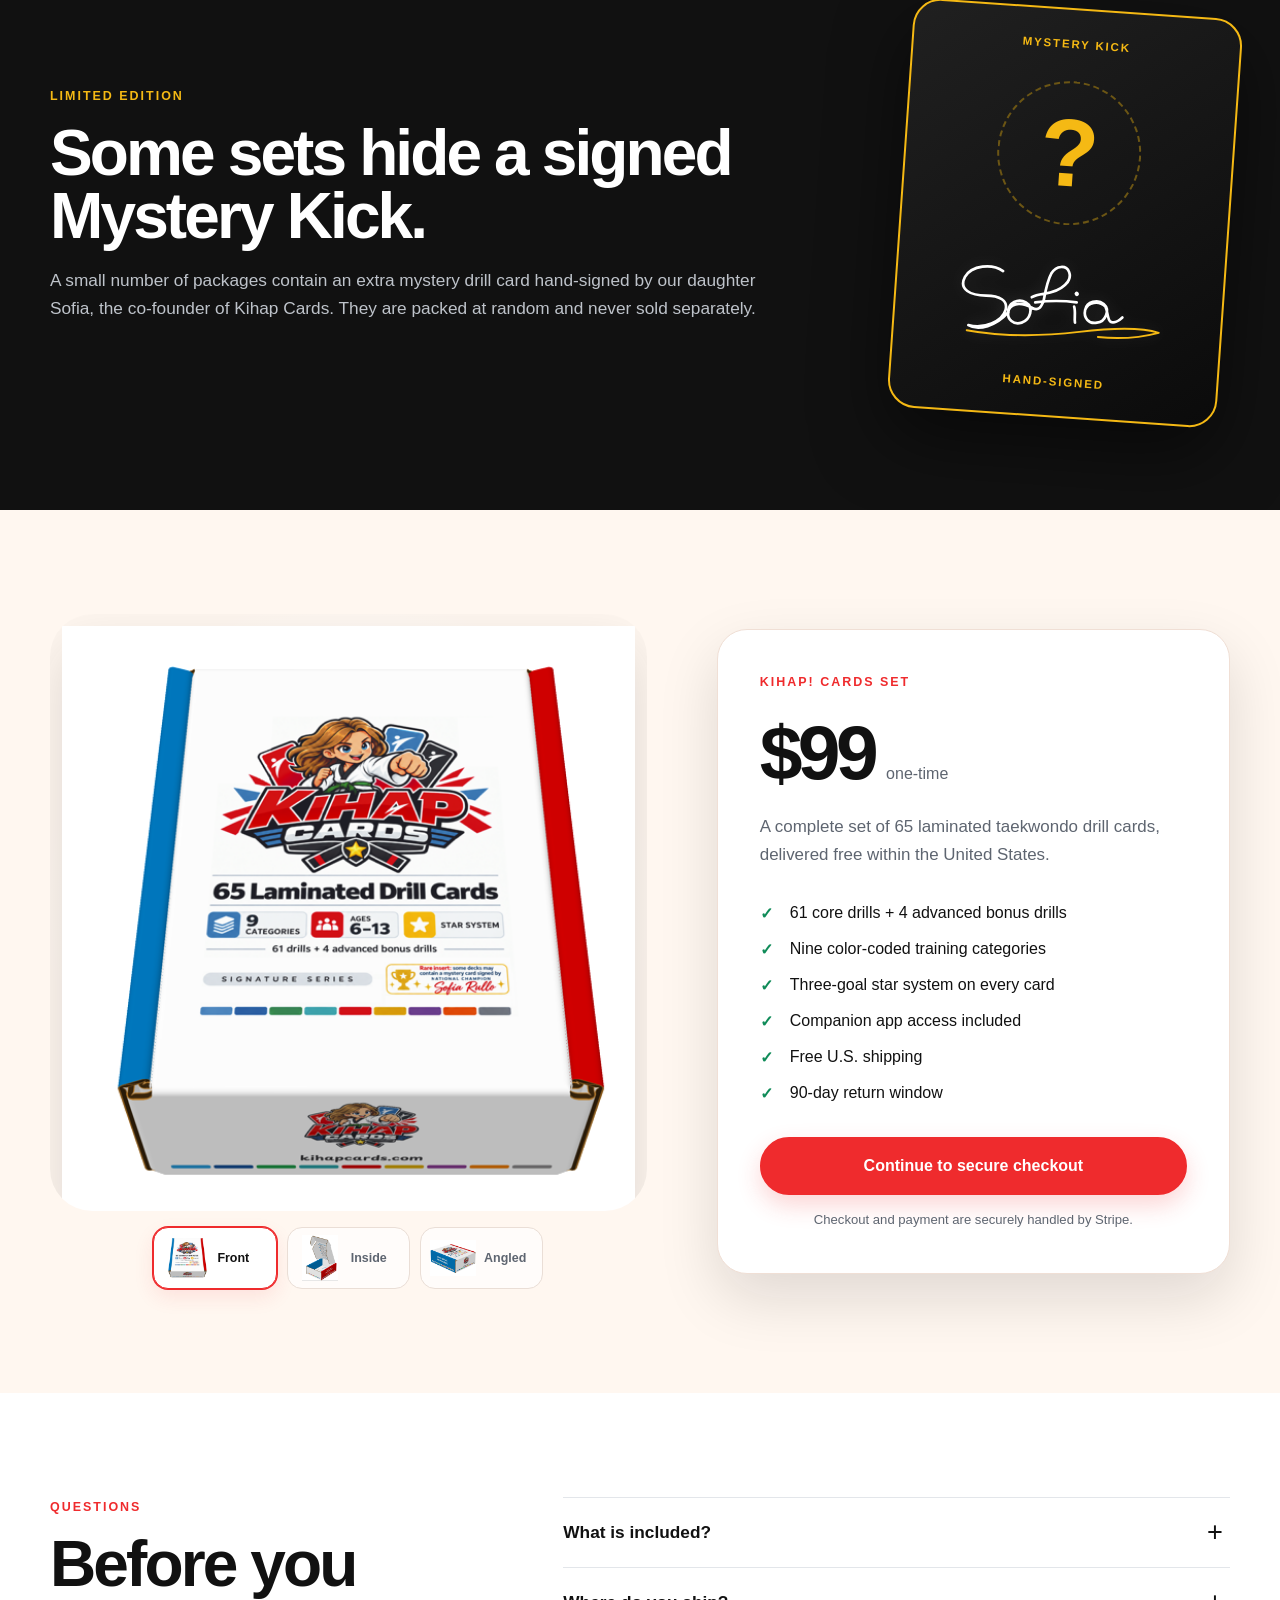
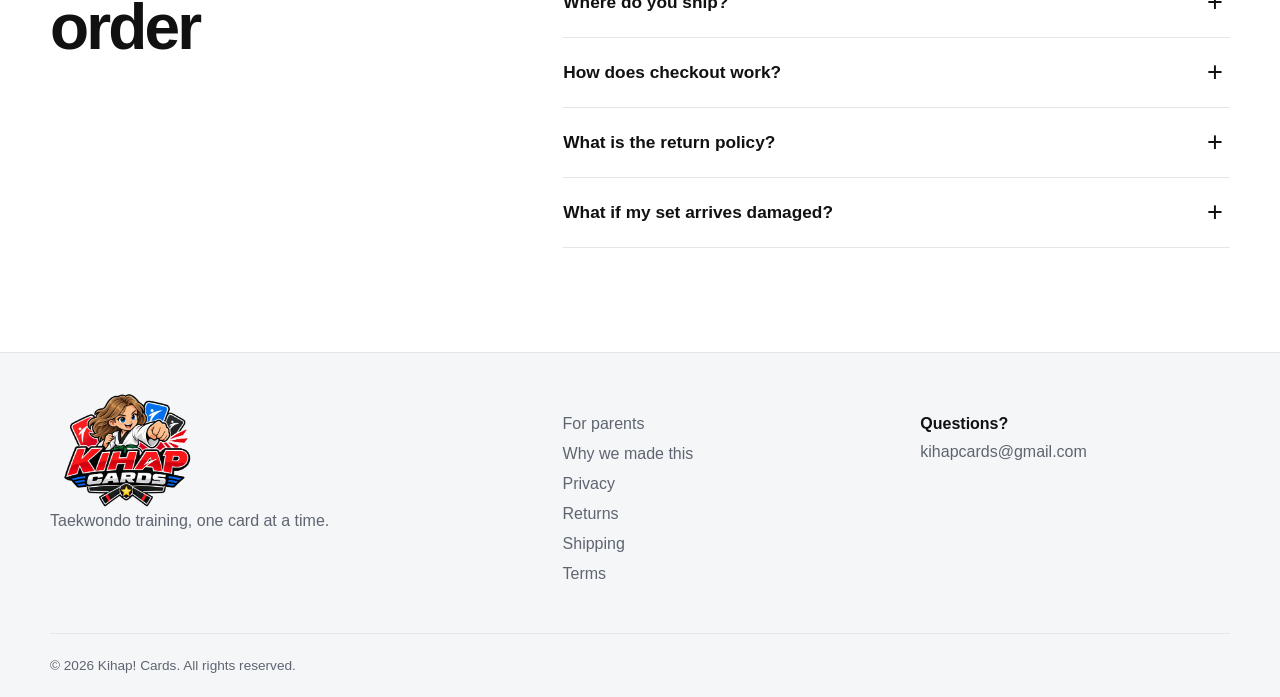
==== commit b1a0bc88: "Add portrait hard-flash deck photo" ====
--- a/index.html
+++ b/index.html
@@ -16,7 +16,7 @@
   <link rel="icon" type="image/png" sizes="32x32" href="/favicon-32x32.png">
   <link rel="apple-touch-icon" sizes="180x180" href="/apple-touch-icon.png">
   <link rel="manifest" href="/site.webmanifest">
-  <link rel="stylesheet" href="/styles.css?v=real-photo-1">
+  <link rel="stylesheet" href="/styles.css?v=hard-flash-photo-1">
   <script defer src="/site.js?v=box-gallery-1"></script>
 </head>
 <body>
@@ -103,8 +103,8 @@
         </div>
         <figure class="real-photo-proof">
           <picture>
-            <source media="(max-width: 720px)" srcset="/assets/real-deck-mat-960.jpg">
-            <img src="/assets/real-deck-mat-1920.jpg" alt="A thick stack of color-coded Kihap drill cards, a reward tracker, and a logo card on a blue taekwondo mat beside two yellow training paddles" width="1920" height="1440" loading="lazy" decoding="async">
+            <source media="(max-width: 720px)" srcset="/assets/real-deck-hard-flash-portrait-720.jpg">
+            <img src="/assets/real-deck-hard-flash-portrait-1086.jpg" alt="A portrait hard-flash photograph of a thick stack of color-coded Kihap drill cards, a reward tracker, and a logo card on a blue taekwondo mat beside two yellow training paddles" width="1086" height="1448" loading="lazy" decoding="async">
           </picture>
           <figcaption>
             <strong>The complete deck, ready for the mat.</strong>
--- a/styles.css
+++ b/styles.css
@@ -6,7 +6,7 @@
 .champion-band{background:var(--ink);color:#fff}.champion-inner{display:flex;align-items:center;justify-content:space-between;gap:48px;padding-block:35px}.champion-inner p{margin:0;max-width:710px;font-family:ui-rounded,"Avenir Next",sans-serif;font-size:clamp(1.35rem,2.7vw,2rem);font-weight:750;line-height:1.25}.champion-inner strong{color:var(--gold)}.champion-inner span{max-width:330px;color:#b8bec6;line-height:1.5}
 .section-heading{max-width:760px;margin-bottom:48px}.section-heading>p:last-child{margin-bottom:0;color:var(--muted);font-size:1.12rem}.section-heading-wide{max-width:none;display:grid;grid-template-columns:1.3fr .7fr;align-items:end;gap:64px}.feature-grid{display:grid;grid-template-columns:repeat(3,1fr);gap:20px}.feature-card{min-height:270px;padding:32px;border:1px solid var(--line);border-radius:var(--radius);background:#fff}.feature-card p{margin-bottom:0;color:var(--muted)}.feature-number,.feature-icon{display:flex;align-items:center;justify-content:center;width:62px;height:62px;margin-bottom:32px;border-radius:17px;background:#ffecec;color:var(--red);font-size:1.55rem;font-weight:900}.feature-card-yellow .feature-icon{background:#fff4cf;color:#a17300}.feature-card-blue .feature-icon{background:#eaf3ff;color:var(--blue)}
 .cards-section{overflow:hidden;background:var(--soft)}.category-row{display:flex;gap:8px;flex-wrap:wrap;margin-bottom:30px}.category-row span{border-radius:999px;padding:8px 13px;color:#fff;background:var(--ink);font-size:.73rem;font-weight:850;letter-spacing:.05em;text-transform:uppercase}.category-row span:nth-child(1),.category-row span:nth-child(2){background:var(--blue)}.category-row span:nth-child(3),.category-row span:nth-child(4){background:var(--green)}.category-row span:nth-child(5){background:var(--red)}.category-row span:nth-child(6){background:#9a7400}.category-row span:nth-child(7){background:#7b3fe4}.category-row span:nth-child(8){background:#d4531b}.category-row span:nth-child(9){background:#626a75}.card-gallery{display:grid;grid-template-columns:repeat(6,1fr);gap:16px}.card-gallery img{width:100%;border:1px solid var(--line);border-radius:18px;box-shadow:0 12px 28px rgba(17,17,17,.08);transition:transform .2s ease}.card-gallery img:nth-child(odd){transform:translateY(18px)}.card-gallery img:hover{transform:translateY(-4px) rotate(-1deg)}
-.real-photo-proof{margin:76px 0 0;overflow:hidden;border:1px solid rgba(17,17,17,.1);border-radius:30px;background:#fff;box-shadow:0 24px 55px rgba(17,17,17,.13)}.real-photo-proof picture{display:block;aspect-ratio:16/9;overflow:hidden;background:#0d55a2}.real-photo-proof img{width:100%;height:100%;object-fit:cover;object-position:50% 0;filter:saturate(.94) contrast(.98) brightness(1.02)}.real-photo-proof figcaption{display:flex;align-items:center;justify-content:space-between;gap:32px;padding:20px 24px}.real-photo-proof figcaption strong{font-size:1.05rem}.real-photo-proof figcaption span{max-width:520px;color:var(--muted);font-size:.82rem;line-height:1.5;text-align:right}
+.real-photo-proof{width:min(720px,100%);margin:76px auto 0;overflow:hidden;border:1px solid rgba(17,17,17,.1);border-radius:30px;background:#fff;box-shadow:0 24px 55px rgba(17,17,17,.13)}.real-photo-proof picture{display:block;aspect-ratio:3/4;overflow:hidden;background:#0d55a2}.real-photo-proof img{width:100%;height:100%;object-fit:cover;object-position:50% 50%}.real-photo-proof figcaption{display:flex;align-items:center;justify-content:space-between;gap:32px;padding:20px 24px}.real-photo-proof figcaption strong{font-size:1.05rem}.real-photo-proof figcaption span{max-width:360px;color:var(--muted);font-size:.82rem;line-height:1.5;text-align:right}
 .video-section{background:#fff}.video-grid{display:grid;grid-template-columns:.65fr 1.35fr;gap:72px;align-items:center}.video-grid>div:first-child p:last-child{color:var(--muted);font-size:1.08rem}.video-placeholder{position:relative;aspect-ratio:16/9;overflow:hidden;border-radius:28px;background:#111;box-shadow:var(--shadow)}.video-placeholder>img{width:100%;height:100%;object-fit:cover}.video-shade{position:absolute;inset:0;background:linear-gradient(rgba(17,17,17,.12),rgba(17,17,17,.5))}.play-button{position:absolute;left:50%;top:50%;transform:translate(-50%,-50%);width:82px;height:82px;border:0;border-radius:50%;background:var(--red);color:#fff;font-size:1.8rem;cursor:pointer;box-shadow:0 14px 35px rgba(0,0,0,.3)}.play-button:hover{background:var(--red-dark)}.play-button span{display:block;margin-left:5px}.video-placeholder p{display:none;position:absolute;left:20px;right:20px;bottom:16px;margin:0;padding:10px 14px;border-radius:10px;background:rgba(17,17,17,.8);color:#fff;text-align:center;font-size:.85rem}.video-placeholder p.is-visible{display:block}.video-placeholder iframe{width:100%;height:100%;border:0}
 .steps{list-style:none;padding:0;margin:0;display:grid;grid-template-columns:repeat(3,1fr);gap:38px}.steps li{display:flex;gap:18px}.steps li>span{flex:0 0 48px;width:48px;height:48px;display:grid;place-items:center;border-radius:50%;background:var(--ink);color:#fff;font-weight:900}.steps p{margin-bottom:0;color:var(--muted)}
 .mystery-section{padding-block:92px;background:var(--ink);color:#fff;overflow:hidden}.mystery-inner{display:grid;grid-template-columns:1fr 330px;align-items:center;gap:100px}.mystery-inner>div:first-child{max-width:720px}.mystery-inner p:not(.eyebrow){color:#bec3ca;font-size:1.08rem}.eyebrow-gold{color:var(--gold)}.mystery-card{min-height:410px;padding:28px;border:2px solid var(--gold);border-radius:28px;background:linear-gradient(145deg,#202020,#0b0b0b);box-shadow:0 28px 70px rgba(0,0,0,.5);display:flex;flex-direction:column;align-items:center;justify-content:space-between;text-align:center;transform:rotate(4deg)}.mystery-card span,.mystery-card small{color:var(--gold);text-transform:uppercase;letter-spacing:.16em;font-size:.72rem;font-weight:900}.mystery-card strong{width:144px;height:144px;display:grid;place-items:center;border:2px dashed #6b5514;border-radius:50%;color:var(--gold);font-size:6rem;line-height:1}.sofia-signature{width:220px;height:auto;overflow:visible;filter:drop-shadow(0 0 8px rgba(255,255,255,.12));transform:rotate(-4deg)}.sofia-signature .signature-stroke{fill:none;stroke:#fff;stroke-width:3.2;stroke-linecap:round;stroke-linejoin:round}.sofia-signature .signature-dot{stroke-width:5}.sofia-signature .signature-flourish{stroke:var(--gold);stroke-width:2.2}.sofia-signature.signature-ready .signature-stroke{stroke-dasharray:1;stroke-dashoffset:1}.sofia-signature.signature-ready.is-signing .signature-stroke-1{animation:signature-write .68s ease-out .05s forwards}.sofia-signature.signature-ready.is-signing .signature-stroke-2{animation:signature-write .46s ease-out .68s forwards}.sofia-signature.signature-ready.is-signing .signature-stroke-3{animation:signature-write .64s ease-out 1.08s forwards}.sofia-signature.signature-ready.is-signing .signature-stroke-4{animation:signature-write .22s ease-out 1.66s forwards}.sofia-signature.signature-ready.is-signing .signature-stroke-5{animation:signature-write .25s ease-out 1.83s forwards}.sofia-signature.signature-ready.is-signing .signature-stroke-6{animation:signature-write .12s ease-out 2.04s forwards}.sofia-signature.signature-ready.is-signing .signature-stroke-7{animation:signature-write .58s ease-out 2.12s forwards}.sofia-signature.signature-ready.is-signing .signature-stroke-8{animation:signature-write .62s ease-out 2.62s forwards}@keyframes signature-write{to{stroke-dashoffset:0}}
@@ -19,7 +19,7 @@
 @media(max-width:420px){.hero-art{min-height:290px}.trust-list{display:grid;gap:8px}.buy-photo{min-height:360px}}
 @media(max-width:960px){.box-gallery{width:min(660px,100%);margin-inline:auto}}
 @media(max-width:720px){.box-gallery-stage{aspect-ratio:1/1;overflow-x:auto;overscroll-behavior-x:contain;scroll-snap-type:x mandatory;scrollbar-width:none;-webkit-overflow-scrolling:touch}.box-gallery-stage::-webkit-scrollbar{display:none}.box-gallery-track{display:flex;width:auto;height:100%}.box-gallery-slide,.box-gallery-slide.is-active{position:relative;inset:auto;flex:0 0 100%;opacity:1;visibility:visible;transform:none;transition:none;scroll-snap-align:start;scroll-snap-stop:always}.box-gallery-slide img{padding:6px}.box-gallery-controls{display:flex;justify-content:center;gap:0;margin-top:4px}.box-gallery-button,.box-gallery-button:hover,.box-gallery-button.is-active{position:relative;display:grid;place-items:center;width:44px;min-width:44px;height:44px;min-height:44px;padding:0;border:0;background:transparent;box-shadow:none;transform:none}.box-gallery-button::before{content:"";width:8px;height:8px;border-radius:999px;background:#c5b9b2;transition:width .18s ease,background .18s ease}.box-gallery-button.is-active::before{width:24px;background:var(--red)}.box-gallery-button img,.box-gallery-button span{display:none}}
-@media(max-width:720px){.real-photo-proof{margin-top:52px;border-radius:22px}.real-photo-proof picture{aspect-ratio:4/5}.real-photo-proof img{object-position:50% 50%}.real-photo-proof figcaption{align-items:flex-start;flex-direction:column;gap:6px;padding:17px 18px}.real-photo-proof figcaption span{max-width:none;text-align:left}}
+@media(max-width:720px){.real-photo-proof{margin-top:52px;border-radius:22px}.real-photo-proof picture{aspect-ratio:3/4}.real-photo-proof figcaption{align-items:flex-start;flex-direction:column;gap:6px;padding:17px 18px}.real-photo-proof figcaption span{max-width:none;text-align:left}}
 @media(prefers-reduced-motion:reduce){html{scroll-behavior:auto}*,*::before,*::after{transition-duration:.01ms!important}}
 
 /* Editorial pages: the drill card becomes the page's visual grammar. */
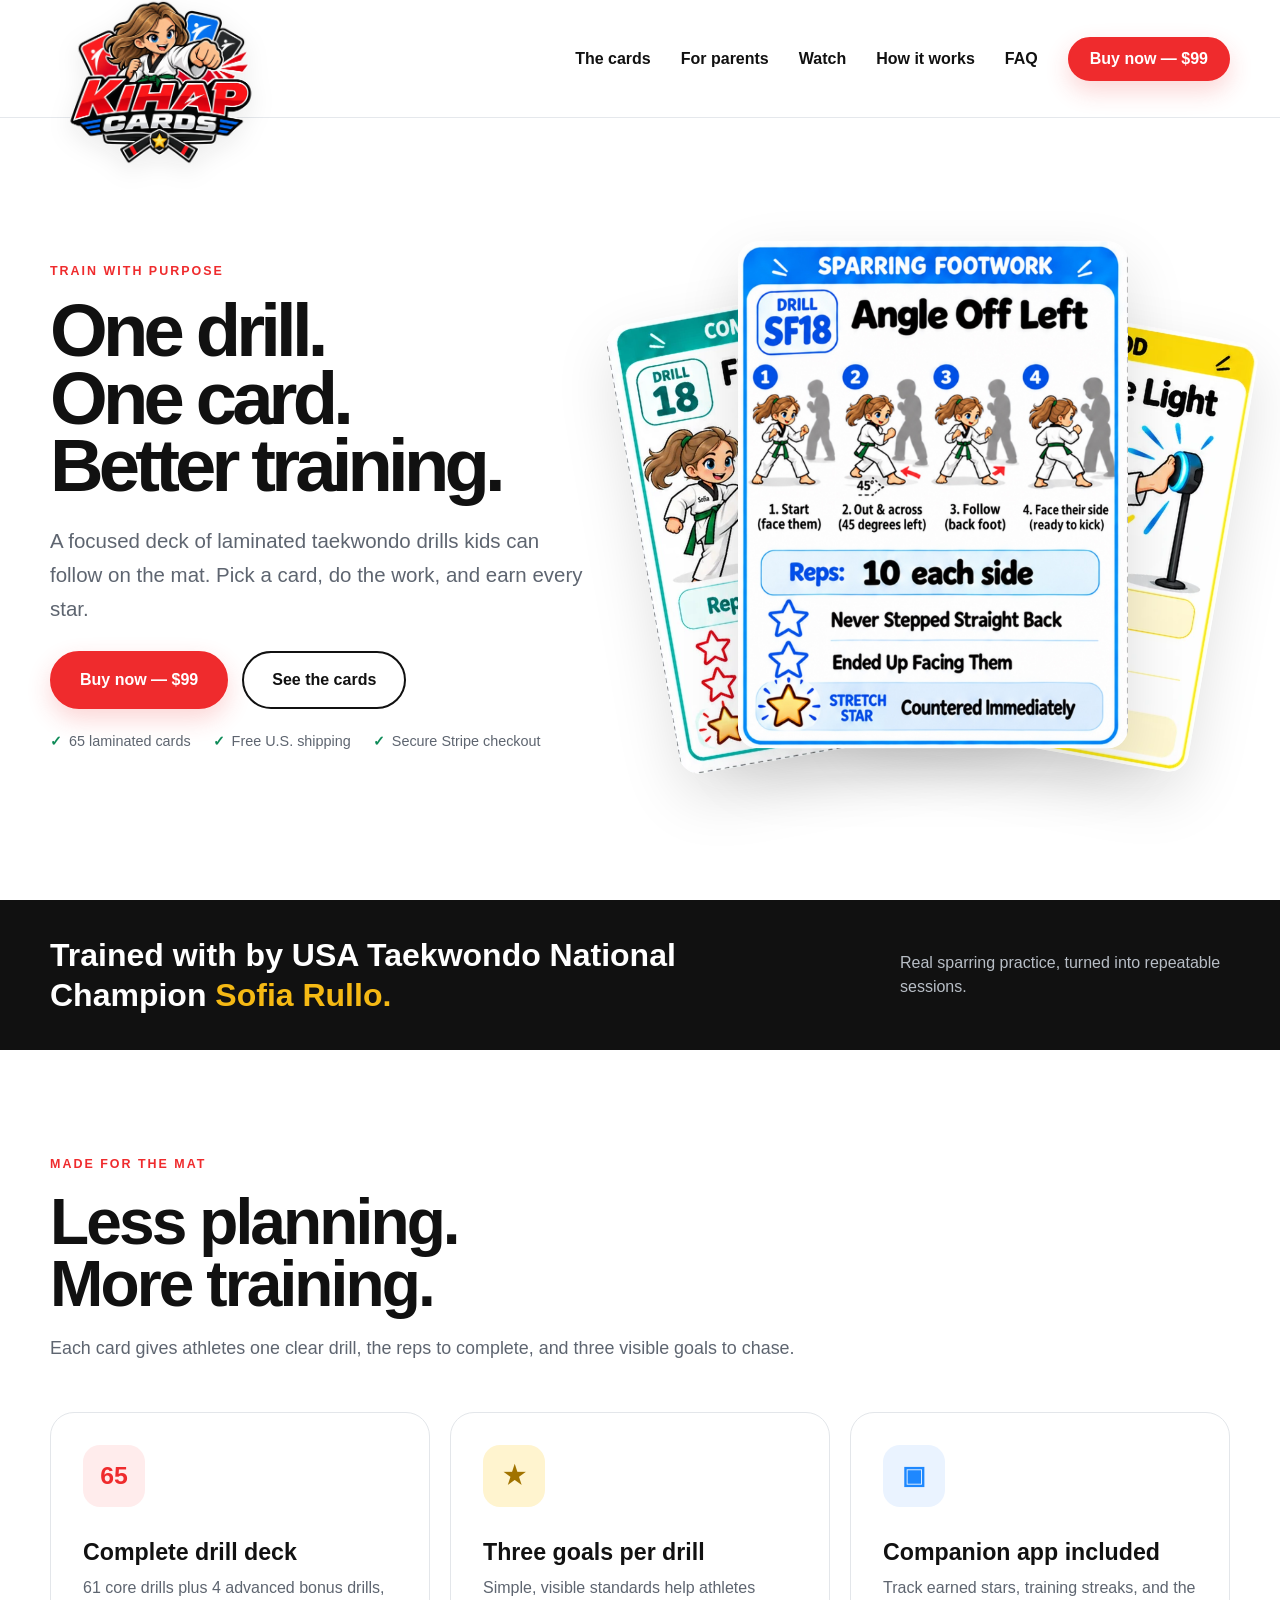
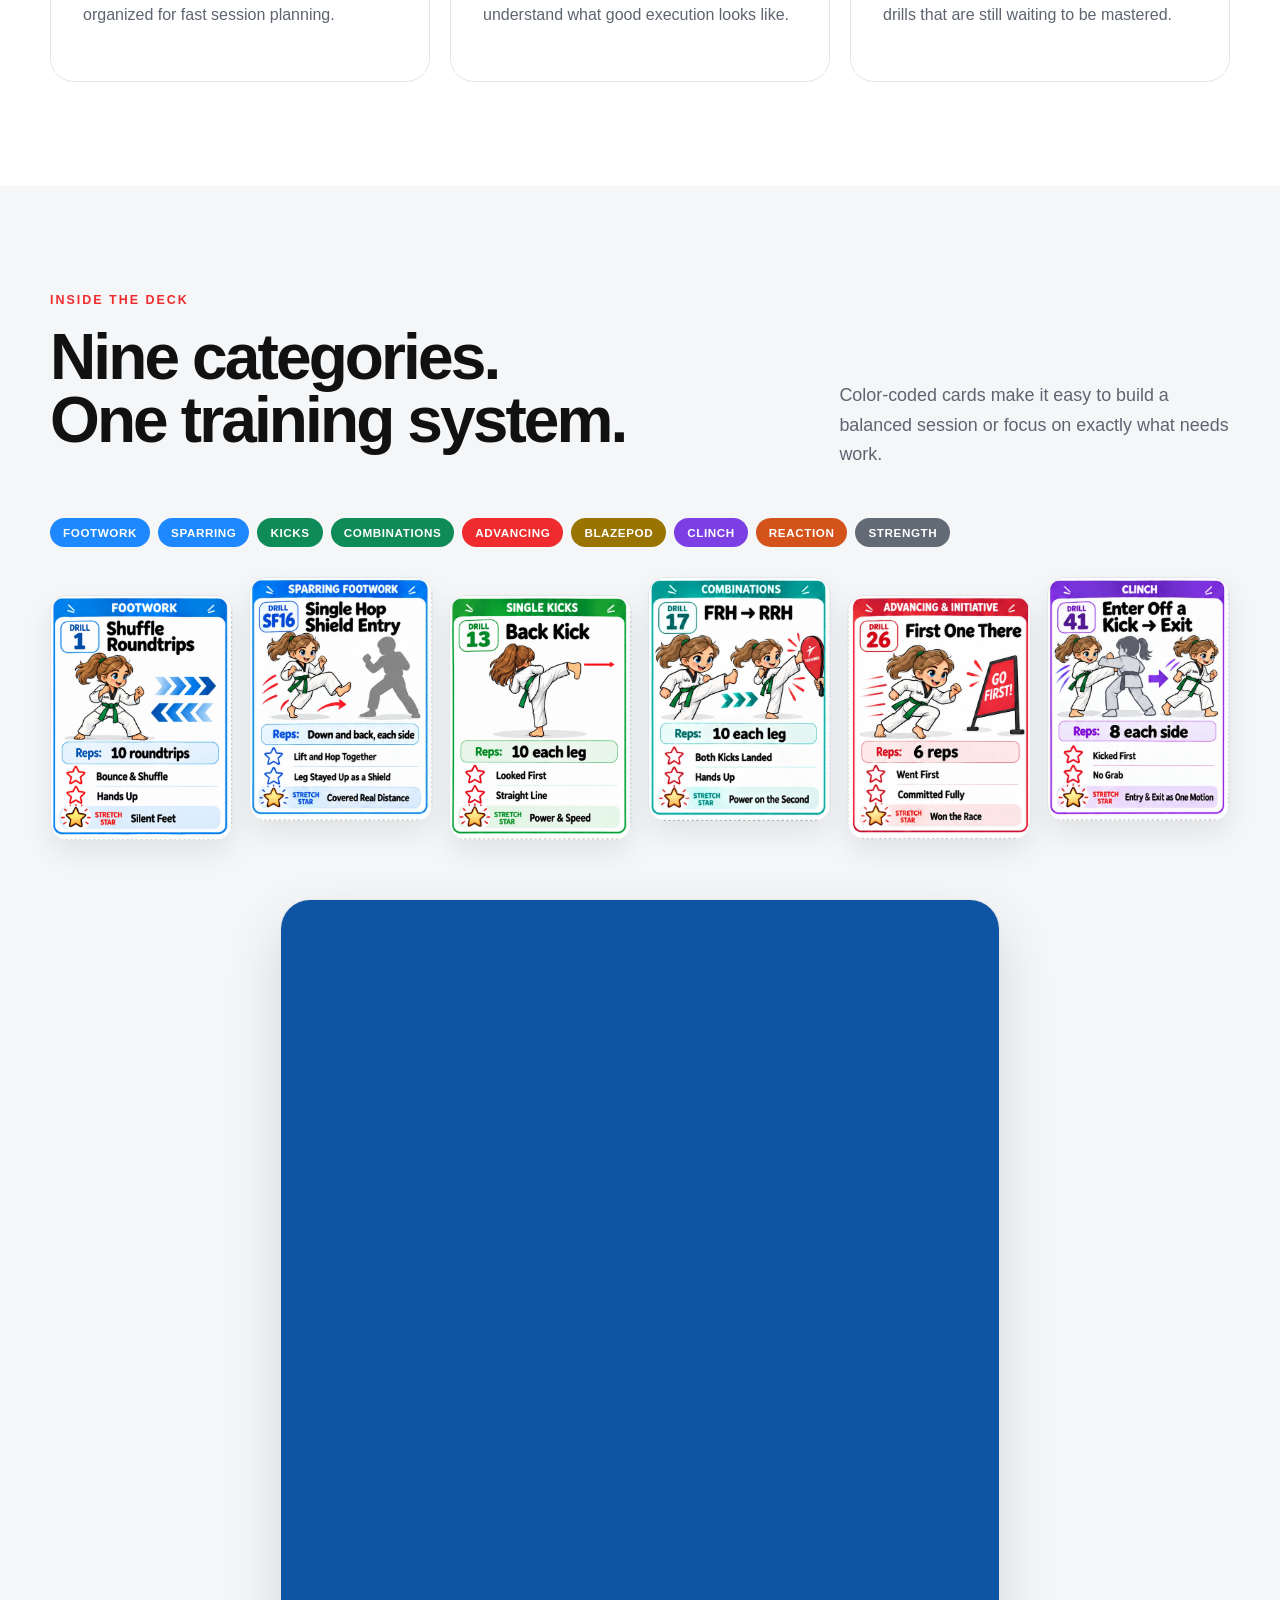
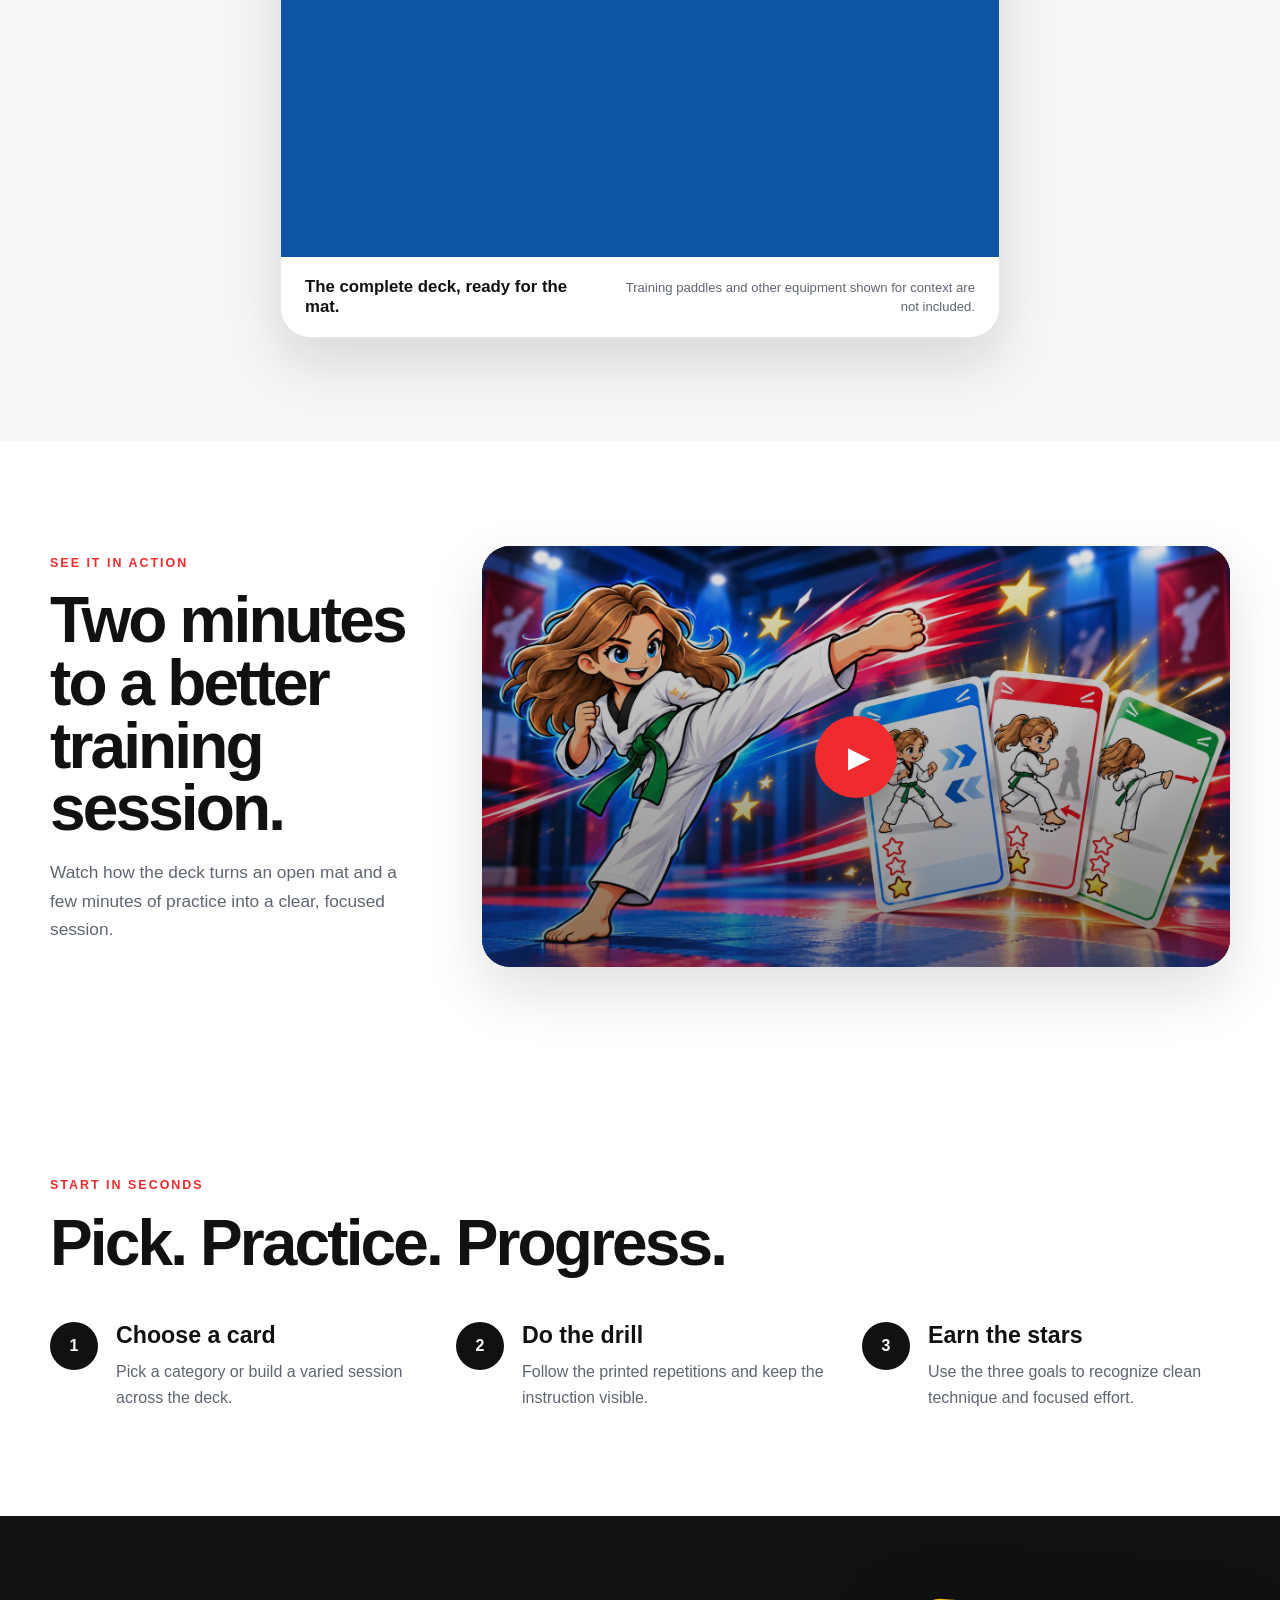
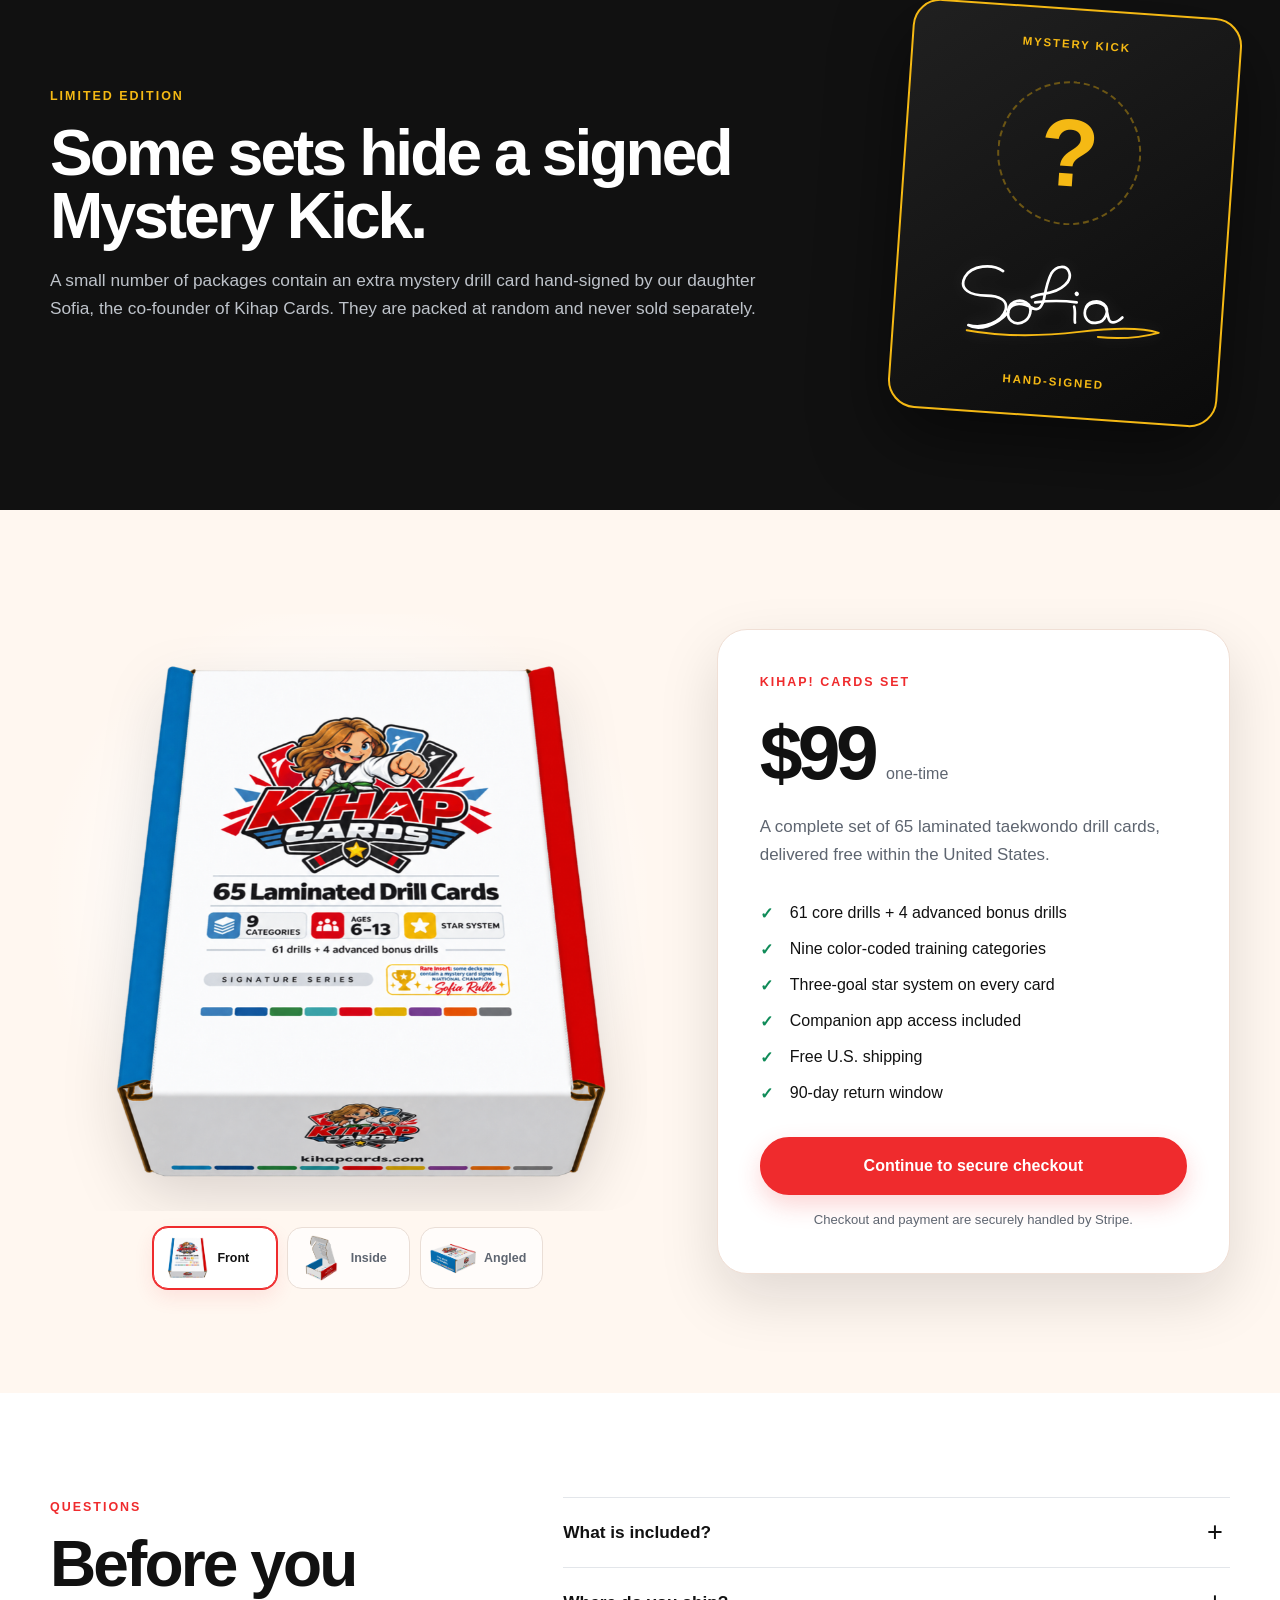
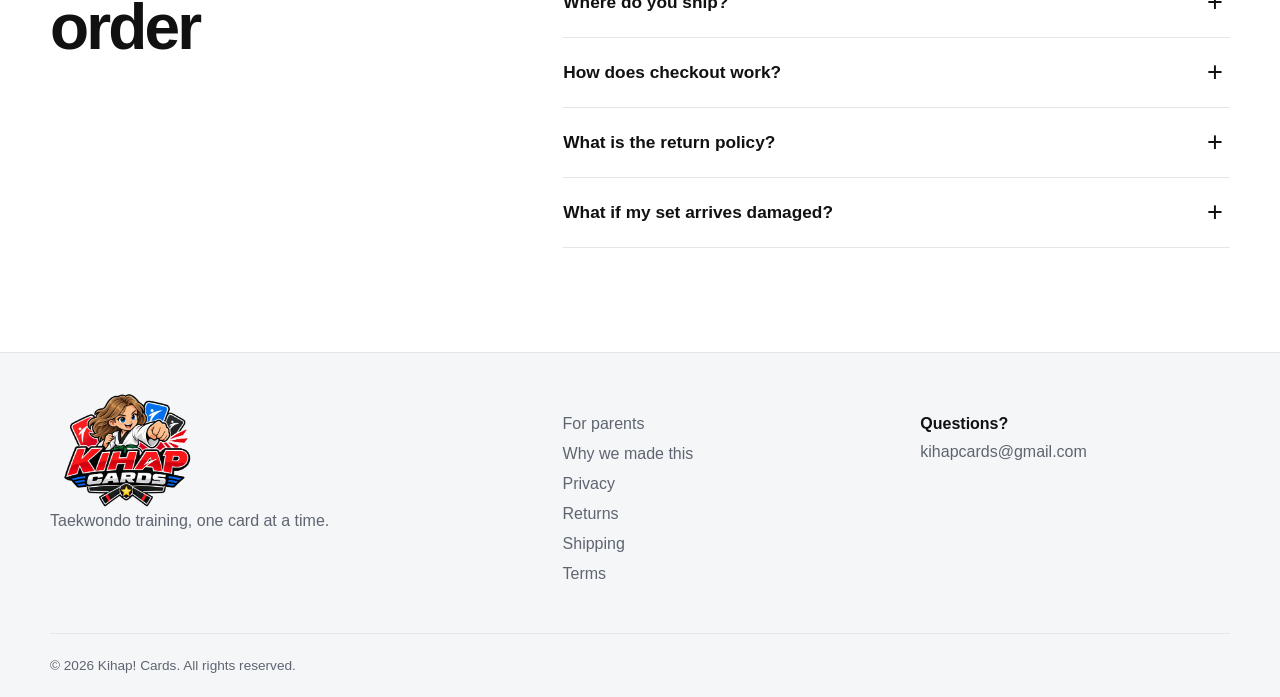
==== commit 735de631: "Knock out box gallery backgrounds" ====
--- a/index.html
+++ b/index.html
@@ -168,27 +168,27 @@
           <div class="box-gallery-stage" data-box-stage>
             <div class="box-gallery-track">
               <figure class="box-gallery-slide is-active" data-box-slide role="group" aria-roledescription="slide" aria-label="1 of 3 — Front view" aria-hidden="false">
-                <img src="/assets/box-render-front.png" alt="Kihap Cards box, front view" width="556" height="576" loading="lazy">
+                <img src="/assets/box-render-front-cutout.png" alt="Kihap Cards box, front view" width="868" height="900" loading="lazy">
               </figure>
               <figure class="box-gallery-slide" data-box-slide role="group" aria-roledescription="slide" aria-label="2 of 3 — Inside the box" aria-hidden="true">
-                <img src="/assets/box-render-open.png" alt="Kihap Cards box opened to show the inside" width="517" height="653" loading="lazy">
+                <img src="/assets/box-render-open-cutout.png" alt="Kihap Cards box opened to show the inside" width="711" height="900" loading="lazy">
               </figure>
               <figure class="box-gallery-slide" data-box-slide role="group" aria-roledescription="slide" aria-label="3 of 3 — Angled view" aria-hidden="true">
-                <img src="/assets/box-render-angled.png" alt="Kihap Cards box, angled view" width="656" height="511" loading="lazy">
+                <img src="/assets/box-render-angled-cutout.png" alt="Kihap Cards box, angled view" width="900" height="700" loading="lazy">
               </figure>
             </div>
           </div>
           <div class="box-gallery-controls" aria-label="Choose a box view">
             <button class="box-gallery-button is-active" type="button" data-box-index="0" aria-label="Show front view" aria-current="true">
-              <img src="/assets/box-render-front.png" alt="" width="556" height="576" loading="lazy">
+              <img src="/assets/box-render-front-cutout.png" alt="" width="868" height="900" loading="lazy">
               <span>Front</span>
             </button>
             <button class="box-gallery-button" type="button" data-box-index="1" aria-label="Show inside the box" aria-current="false">
-              <img src="/assets/box-render-open.png" alt="" width="517" height="653" loading="lazy">
+              <img src="/assets/box-render-open-cutout.png" alt="" width="711" height="900" loading="lazy">
               <span>Inside</span>
             </button>
             <button class="box-gallery-button" type="button" data-box-index="2" aria-label="Show angled view" aria-current="false">
-              <img src="/assets/box-render-angled.png" alt="" width="656" height="511" loading="lazy">
+              <img src="/assets/box-render-angled-cutout.png" alt="" width="900" height="700" loading="lazy">
               <span>Angled</span>
             </button>
           </div>
